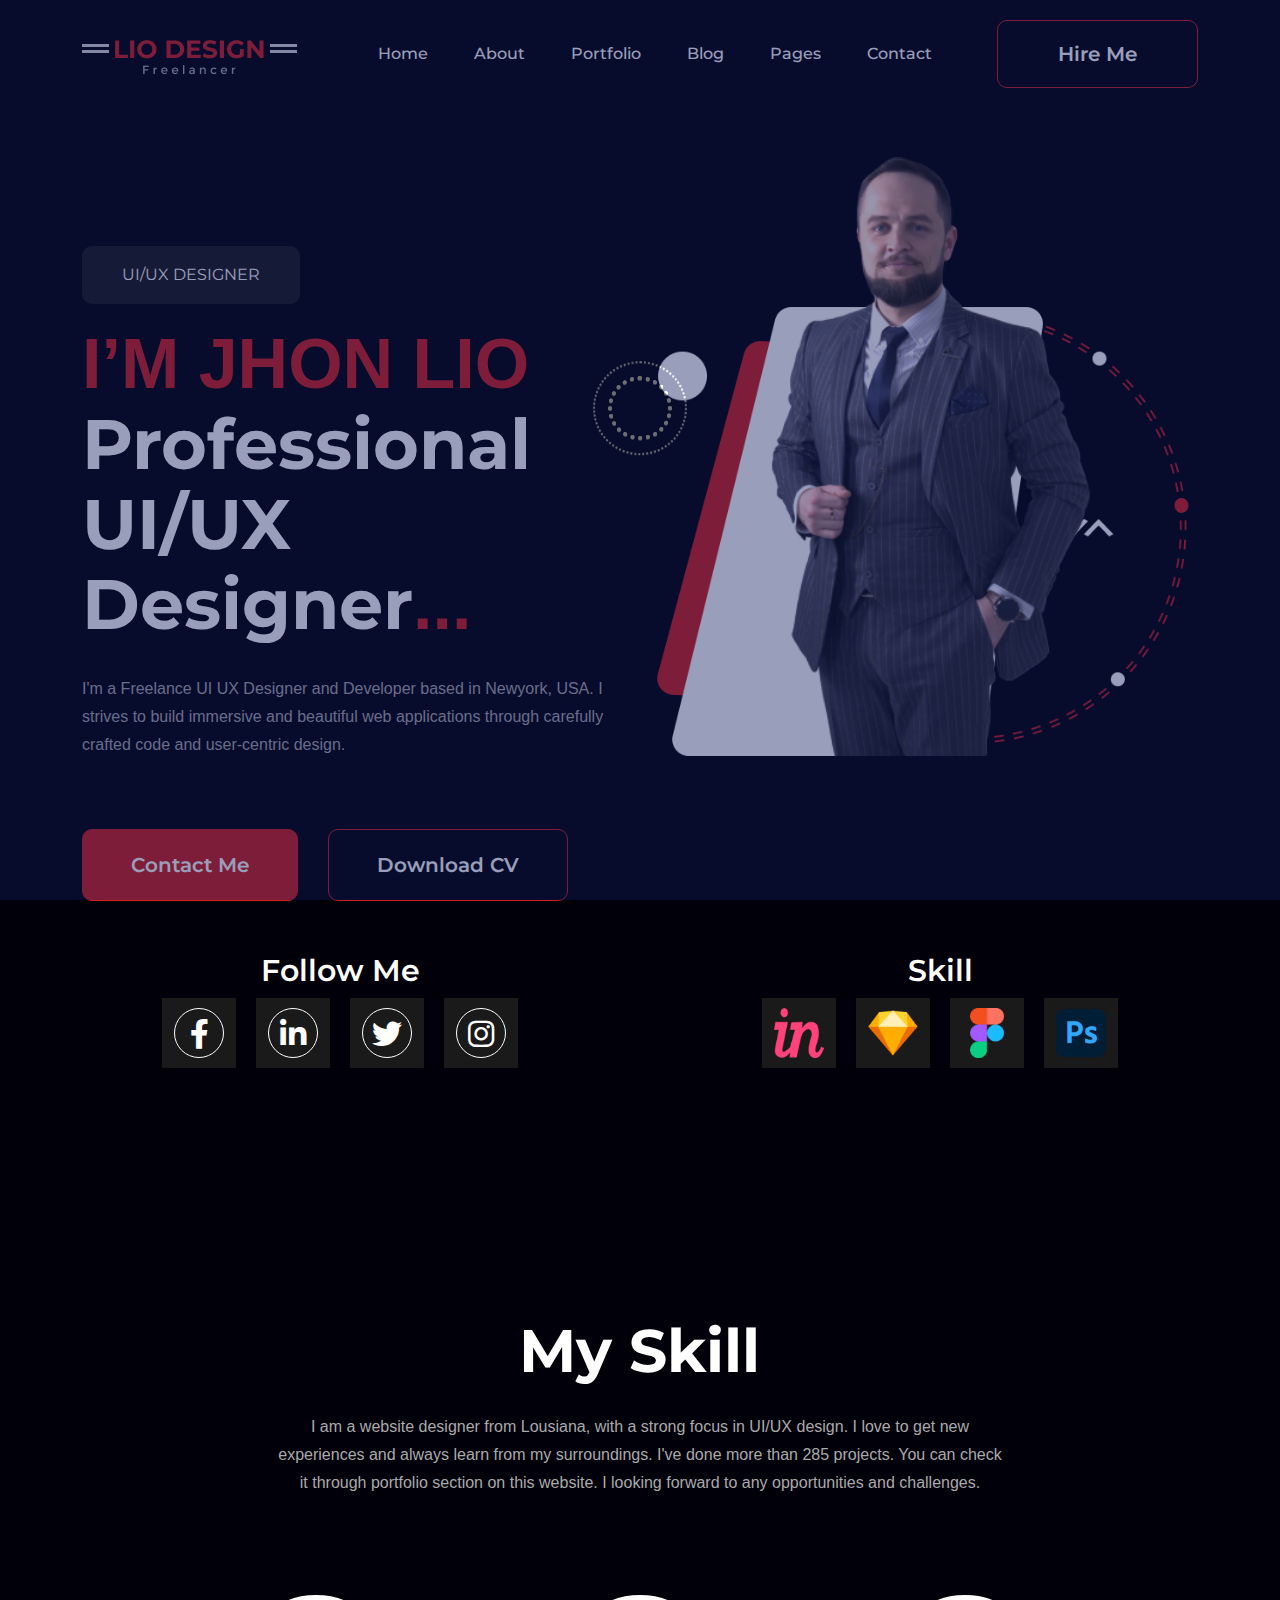
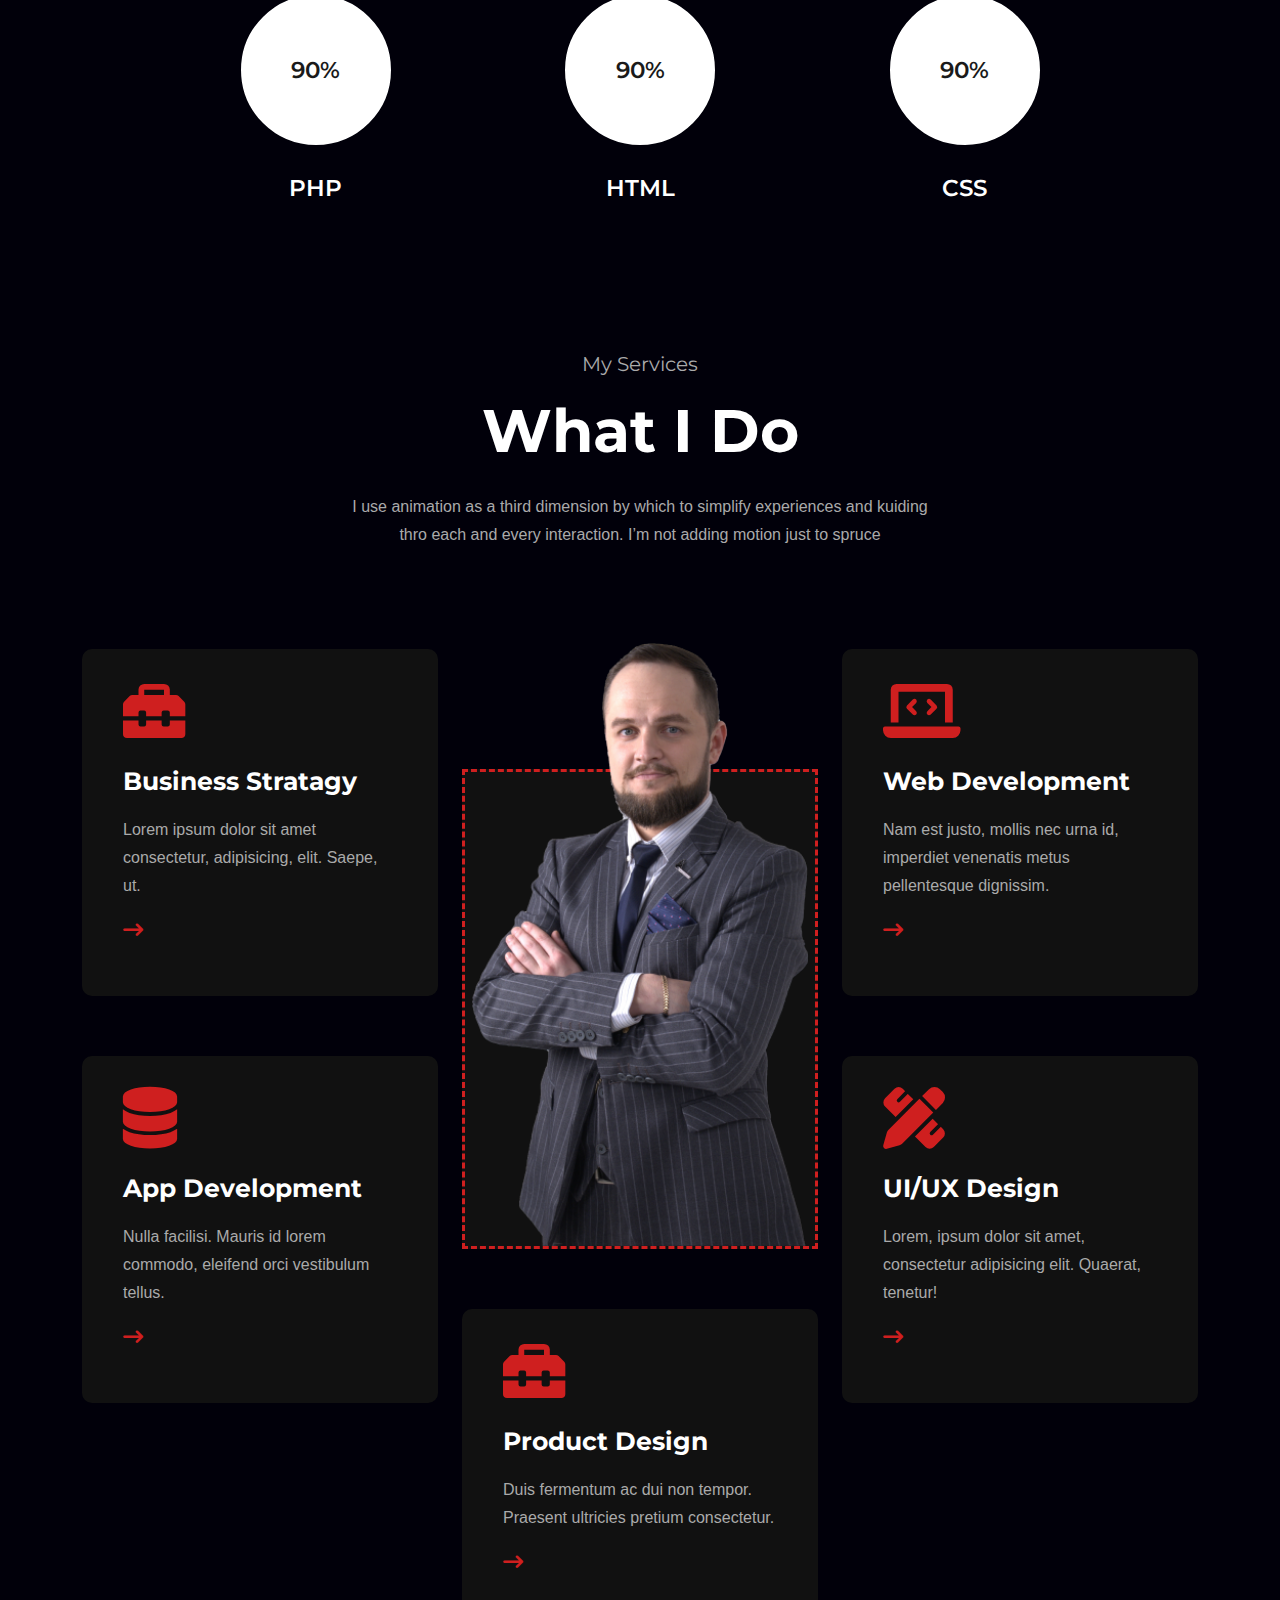
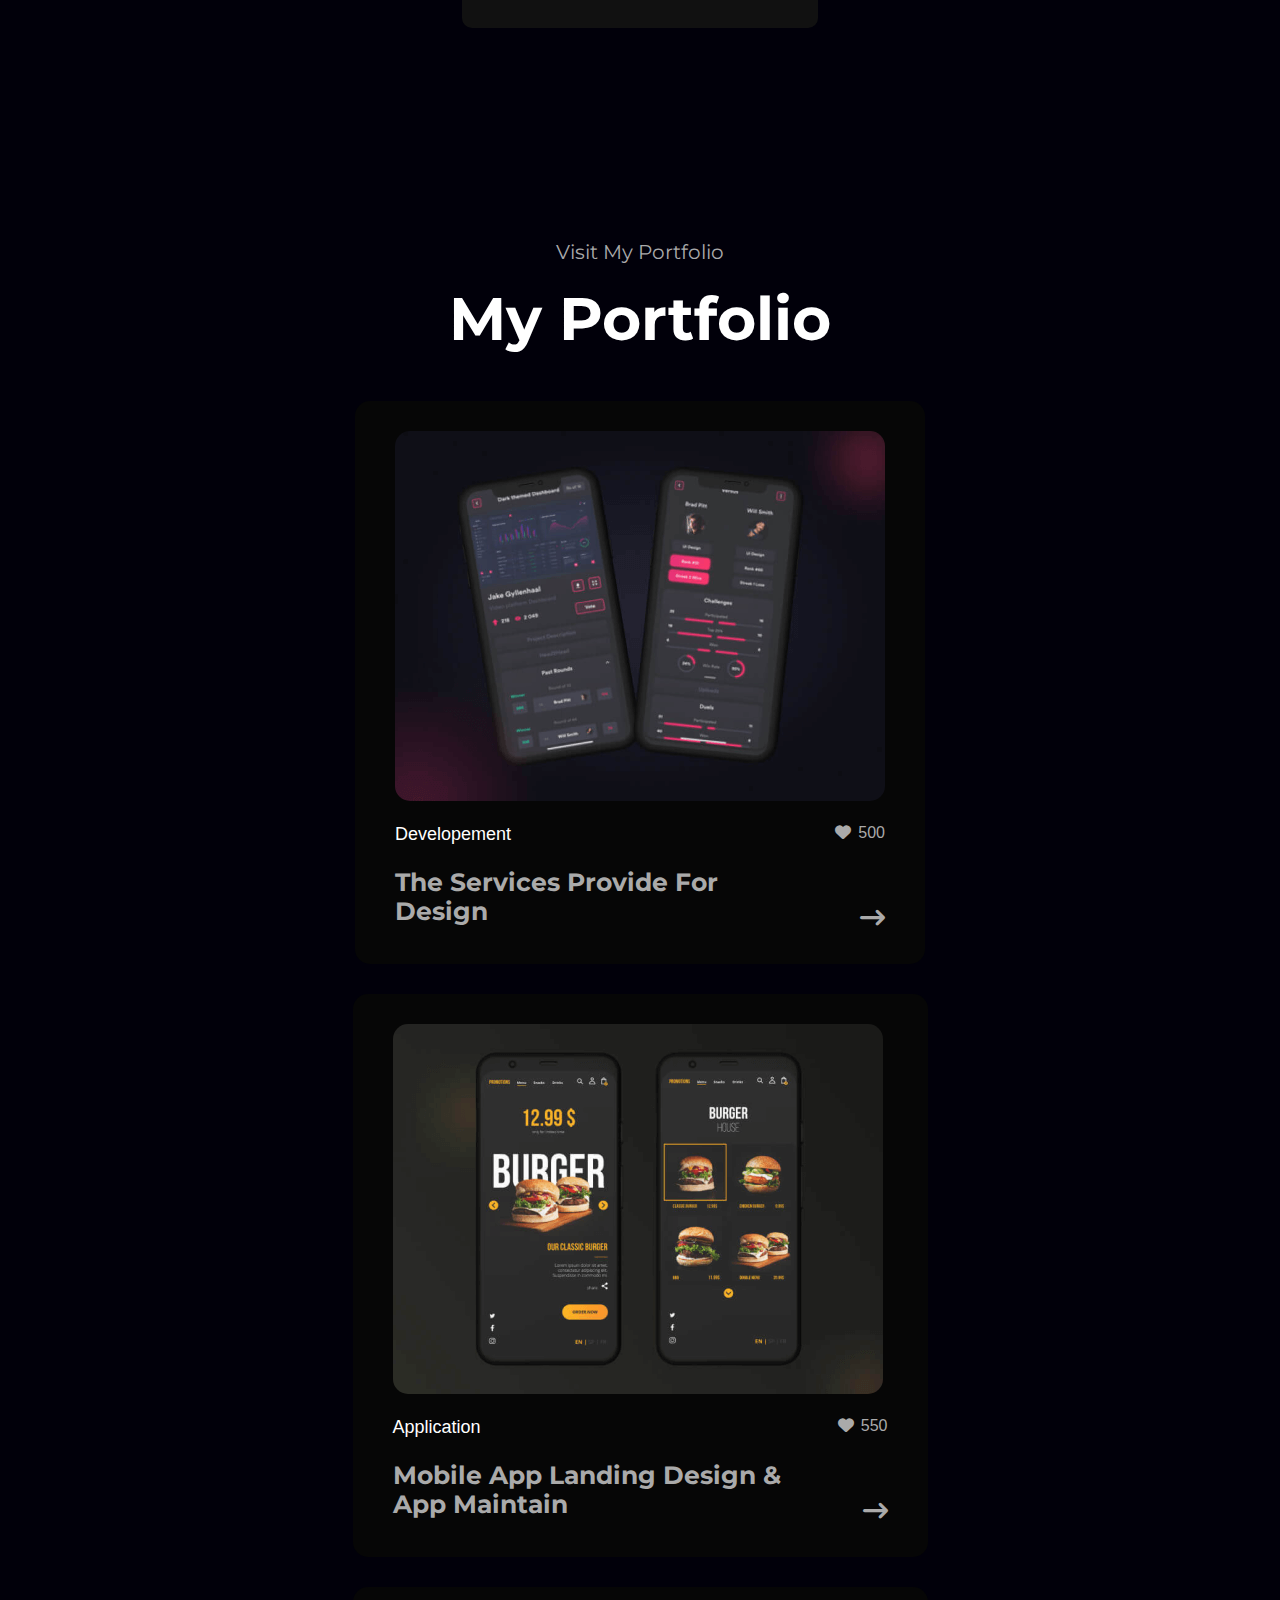
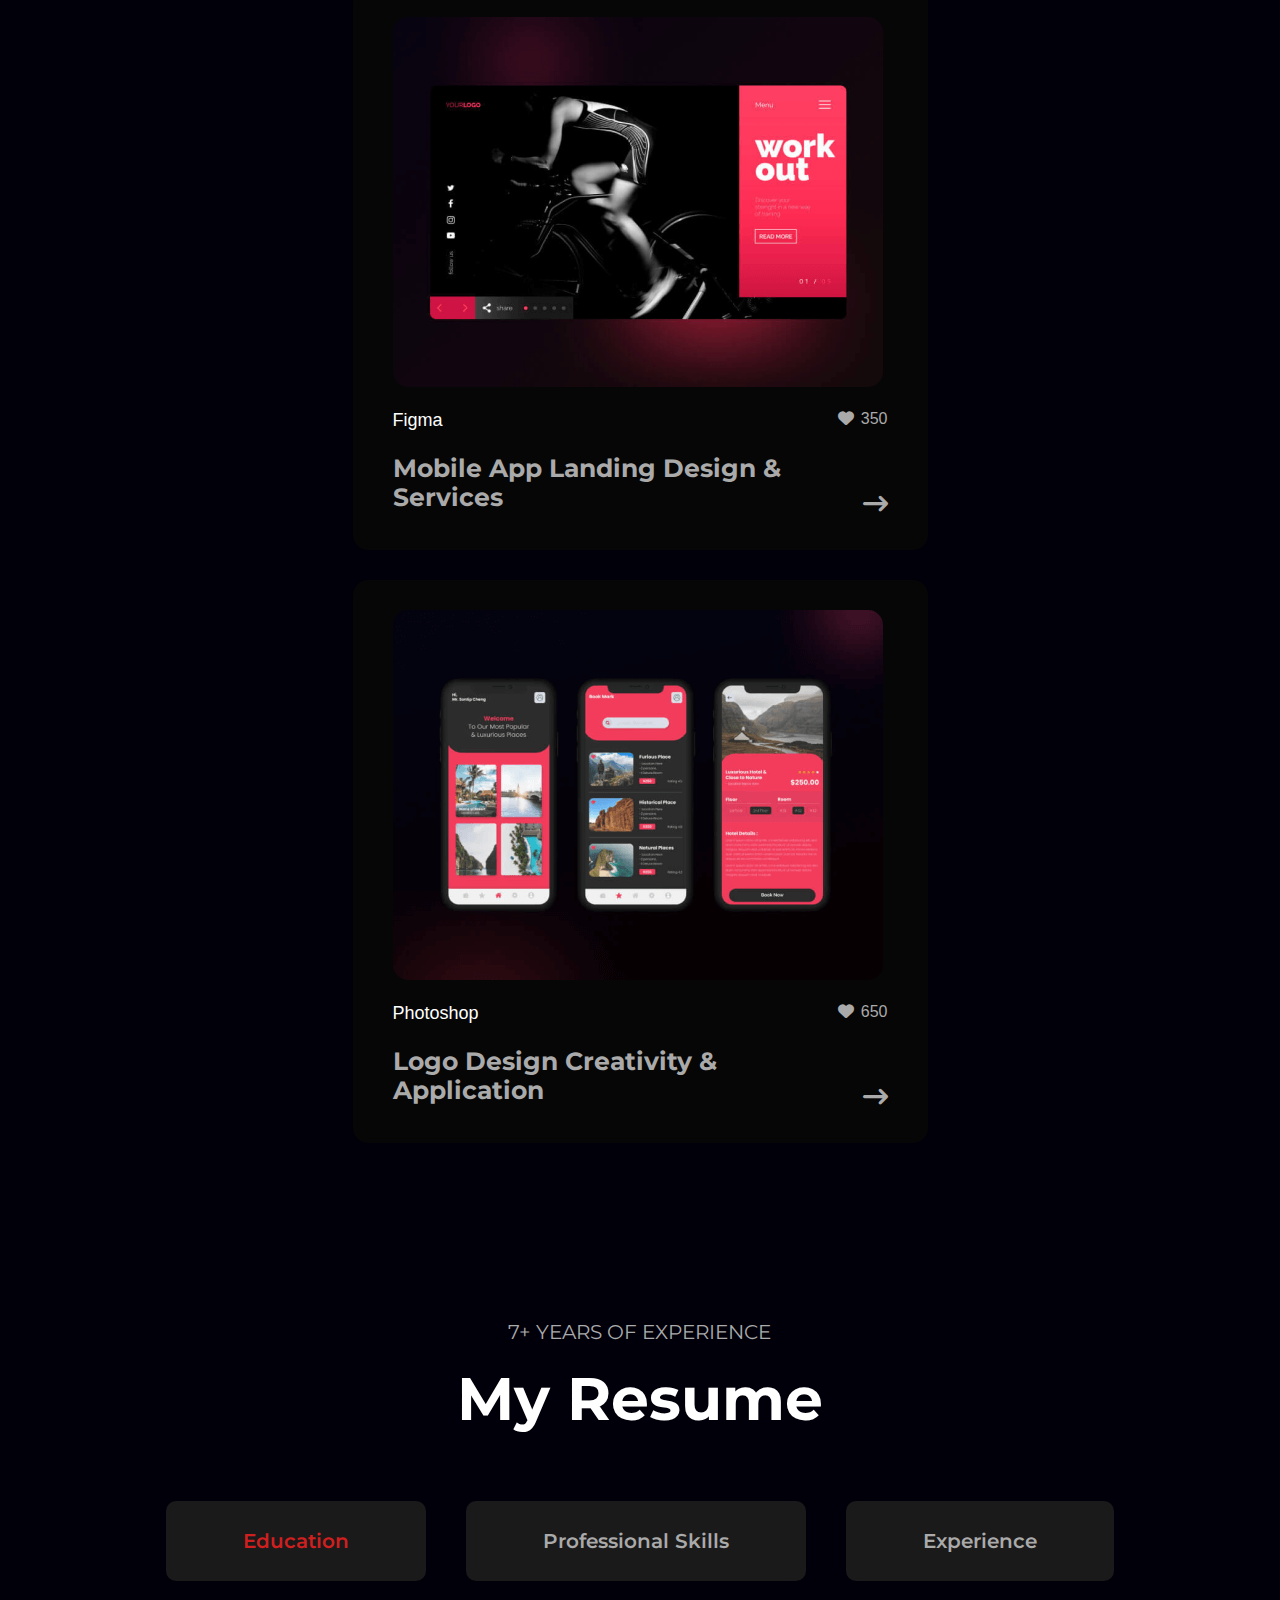
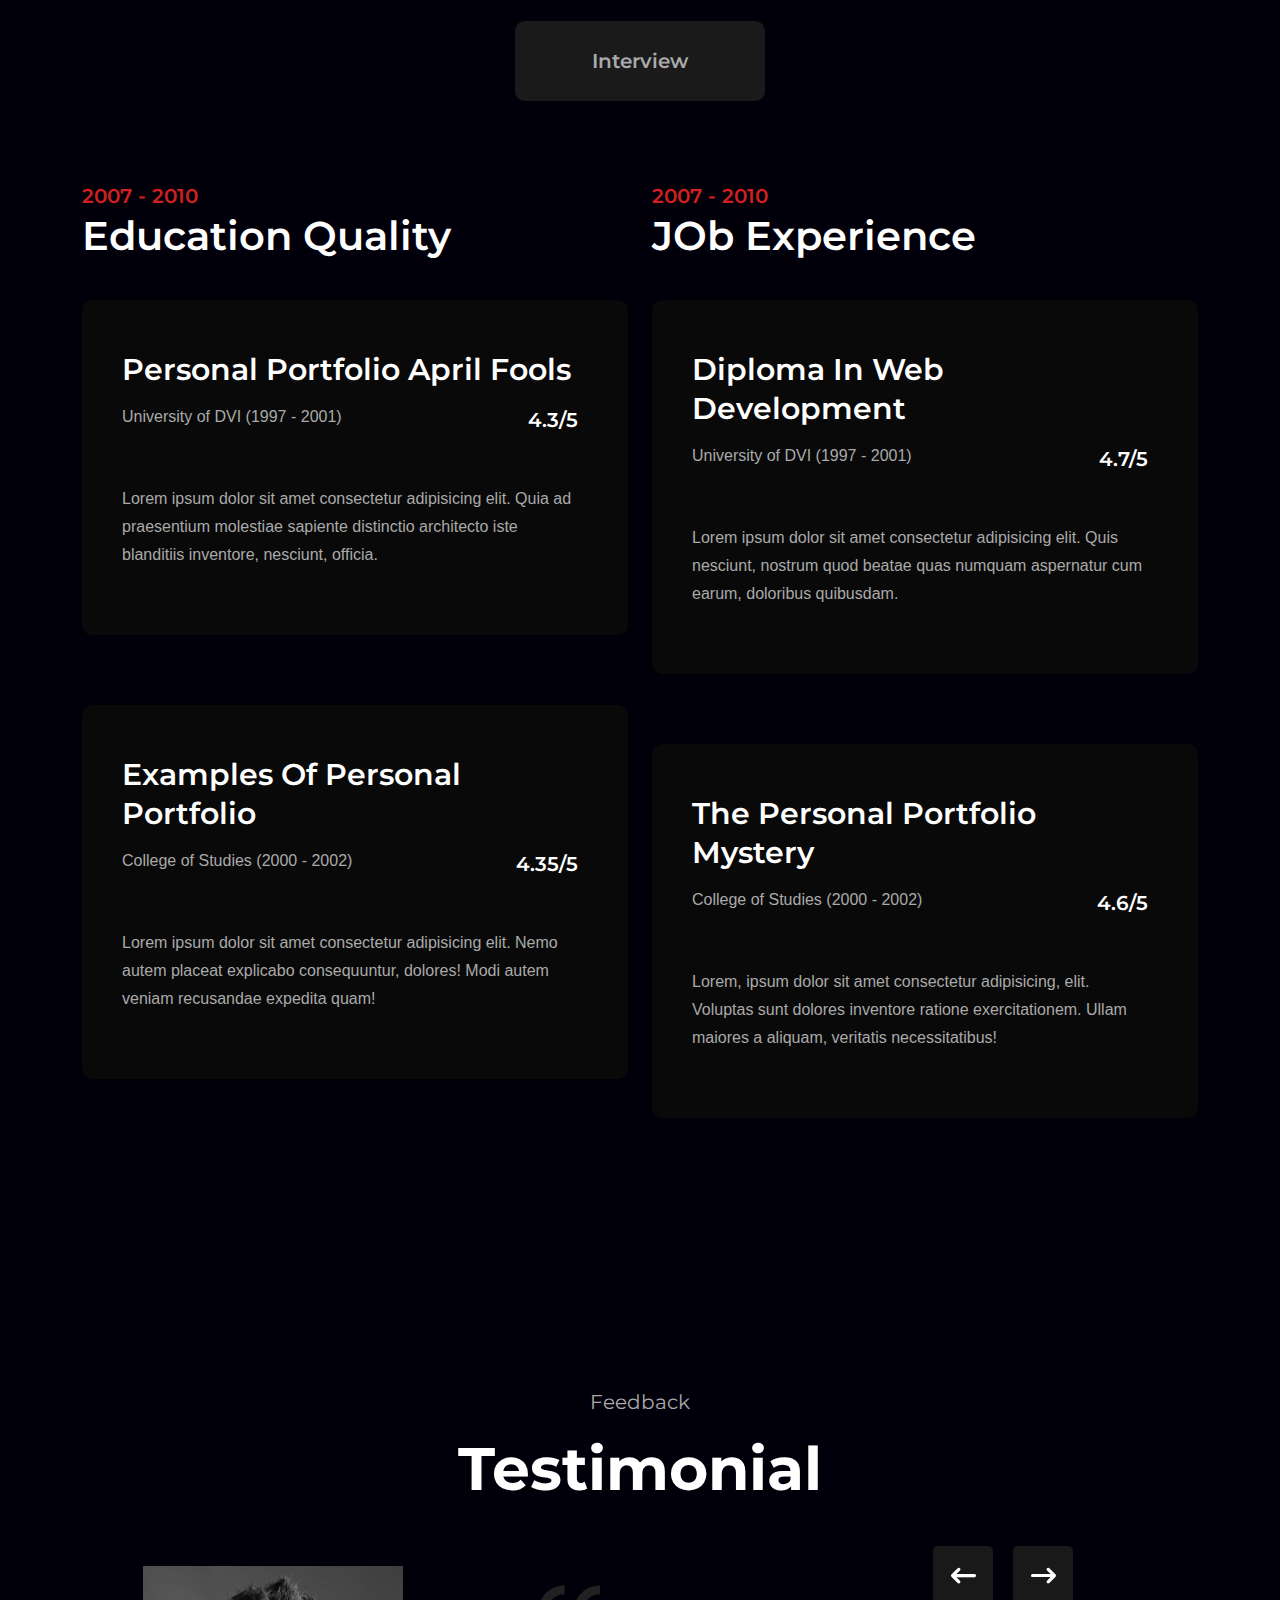
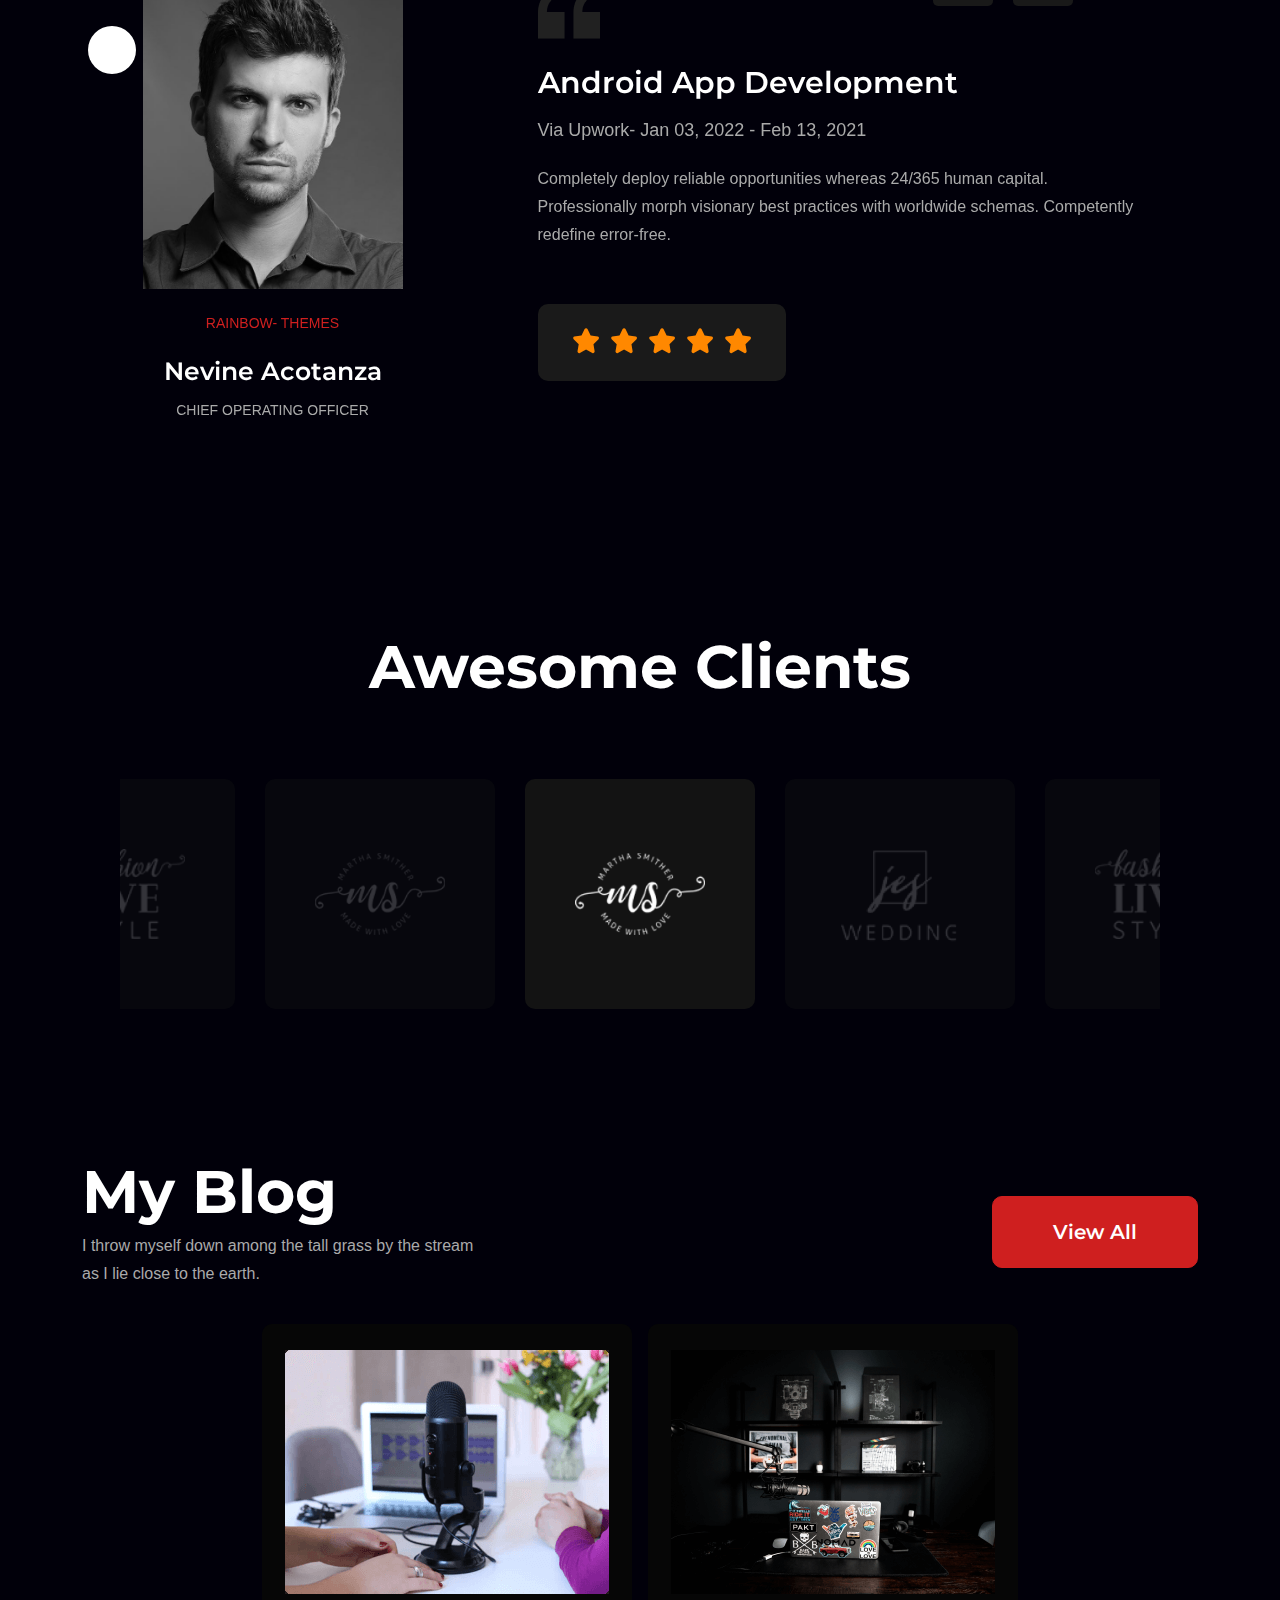
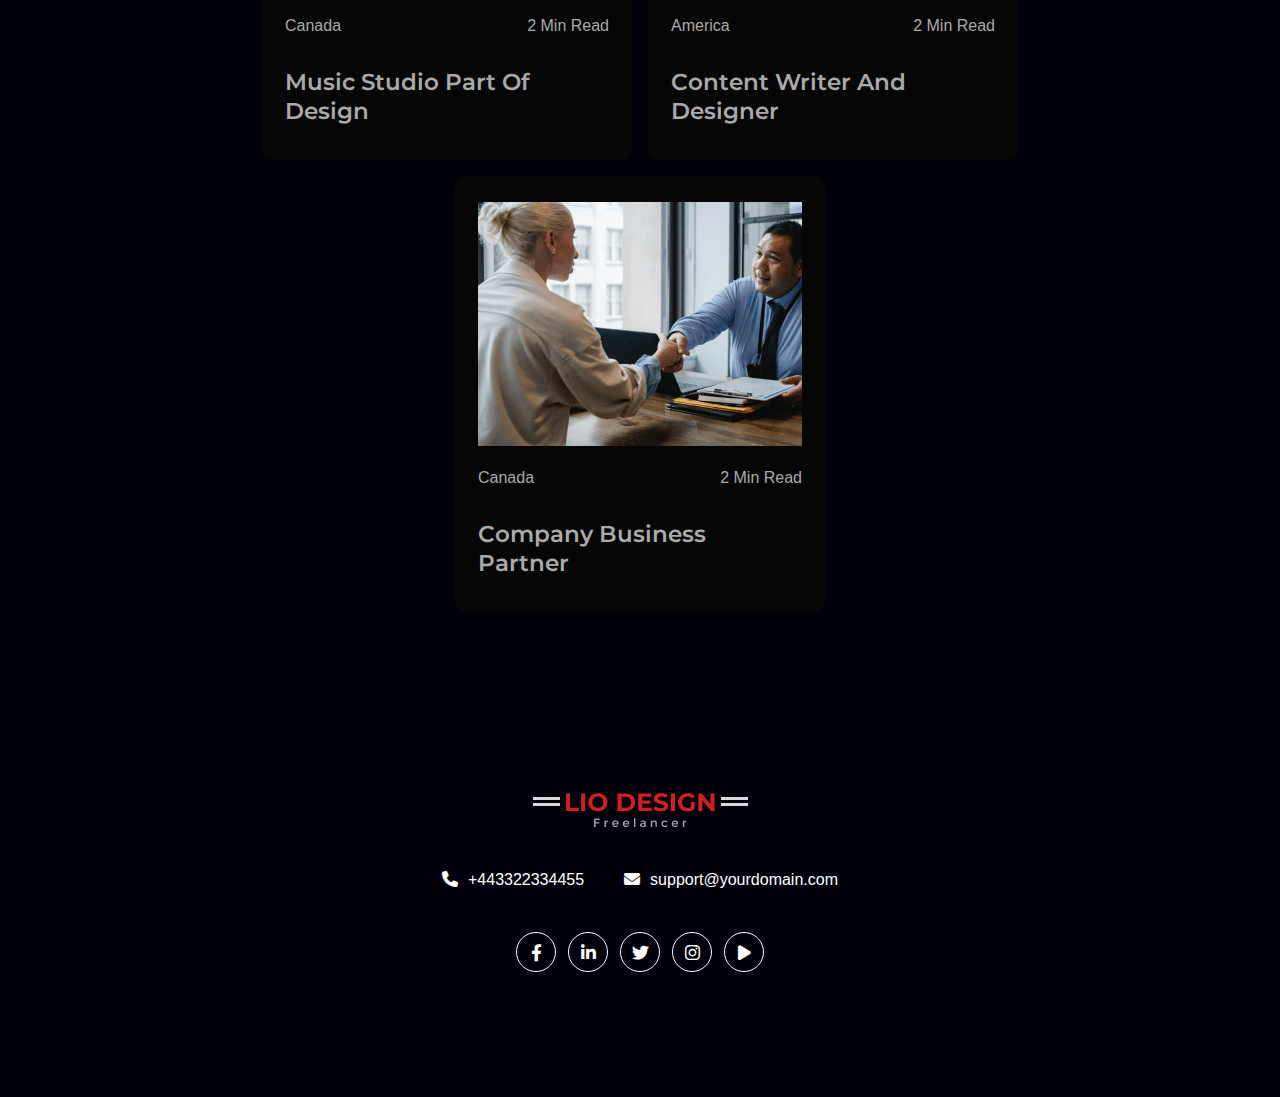
==== index.html @ 2f4b8023 "Initial commit" ====
<!DOCTYPE html>
<html lang="en">
	
<!-- Mirrored from www.ecologytheme.com/theme/liodesign/index.html by HTTrack Website Copier/3.x [XR&CO'2014], Tue, 16 May 2023 11:45:24 GMT -->
<head>
		<meta charset="UTF-8" />
		<meta http-equiv="X-UA-Compatible" content="IE=edge" />
		<meta name="viewport" content="width=device-width, initial-scale=1.0" />
		<title>Lio Design - Personal Portfolio HTML5 Template</title>
		<link rel="icon" href="images/icon.png" />
		<!--===== CSS =====-->
		<!-- Bootstrap Css -->
		<link rel="stylesheet" href="css/bootstrap.min.css" />
		<!-- Owl Carousel Css -->
		<link rel="stylesheet" href="css/owl.carousel.min.css" />
		<link rel="stylesheet" href="css/owl.theme.default.min.css" />
		<!-- Font Awesome Css -->
		<link rel="stylesheet" href="css/all.min.css" />
		
		<!-- Style Css -->
		<link rel="stylesheet" href="css/style.css" />
		<!-- Responsive Css -->
		<link rel="stylesheet" href="css/responsive.css" />
	</head>
	<body class="body-v1">
		<!--===== Preloader Starts =====-->
		<div class="preloader-area">
			<div class="spinner">
				<div class="inner">
					<div class="disc"></div>
					<div class="disc"></div>
					<div class="disc"></div>
				</div>
			</div>
		</div>
		<!--===== Preloader Ends =====-->
		<!--===== Header Starts =====-->
		<header class="header-v1">
			<!-- Main Menu Starts -->
			<div class="main-menu">
				<nav class="navbar navbar-expand-lg bg-light menu-one" id="topMenu">
					<div class="container">
						<a class="navbar-brand" href="index.html">
							<img src="images/logo-v1.png" alt="Logo" />
							<span class="visually-hidden">LioDesign</span>
						</a>
						<button class="navbar-toggler" type="button" data-bs-toggle="offcanvas" data-bs-target="#offcanvasMenu" aria-controls="offcanvasMenu">
							<span>
								<i class="fa-solid fa-bars"></i>
							</span>
						</button>
						<div class="collapse navbar-collapse" id="primaryMenu">
							<ul class="navbar-nav mx-auto">
								<li class="nav-item dropdown">
									<a class="nav-link dropdown-toggle" href="#" role="button" data-bs-toggle="dropdown" aria-expanded="false">
										Home
									</a>
									<ul class="dropdown-menu">
										<li>
											<a class="dropdown-item" href="index.html">Home V1</a>
										</li>
										<li>
											<a class="dropdown-item" href="index-2.html">Home V2</a>
										</li>
									</ul>
								</li>
								<li class="nav-item">
									<a class="nav-link" href="#features">About</a>
								</li>
								<li class="nav-item">
									<a class="nav-link" href="#portfolio">Portfolio</a>
								</li>
								<li class="nav-item">
									<a class="nav-link" href="#blogs">Blog</a>
								</li>

								<li class="nav-item dropdown">
									<a class="nav-link dropdown-toggle" href="#" role="button" data-bs-toggle="dropdown" aria-expanded="false">
										Pages
									</a>
									<ul class="dropdown-menu">
										<li>
											<a class="dropdown-item" href="index.html">Home v1</a>
										</li>
										<li>
											<a class="dropdown-item" href="index-2.html">Home v2</a>
										</li>
										<li>
											<a class="dropdown-item" href="blog.html">Blog</a>
										</li>
										<li>
											<a class="dropdown-item" href="blog-post.html">Blog Post</a>
										</li>
										<li>
											<a class="dropdown-item" href="contact-us.html">Contact Us</a>
										</li>
									</ul>
								</li>
								<li class="nav-item">
									<a class="nav-link" href="#footer-contact">Contact</a>
								</li>
							</ul>
							<a href="#" class="btn btn-outline-primary">Hire Me</a>
						</div>
						<!-- Primary Menu Ends -->
					</div>
				</nav>
			</div>
			<!-- Main Menu Ends -->
			<!-- OffCanvas NavMenu Starts -->
			<div class="offcanvas offcanvas-end" tabindex="-1" id="offcanvasMenu">
				<div class="offcanvas-header">
					<a href="index.html" class="navbar-brand">
						<img src="images/logo-v1.png" alt="" />
					</a>
					<button type="button" class="btn-close ms-auto" data-bs-dismiss="offcanvas" aria-label="Close">
						<i class="fa-solid fa-xmark"></i>
					</button>
				</div>
				<div class="offcanvas-body" id="off-menu">
					<nav class="navbar navbar-dark">
						<ul class="navbar-nav mx-auto">
							<li class="nav-item dropdown">
								<a class="nav-link dropdown-toggle" href="#" role="button" data-bs-toggle="dropdown" aria-expanded="false">
									Home
								</a>
								<ul class="dropdown-menu">
									<li>
										<a class="dropdown-item" href="index.html">Home V1</a>
									</li>
									<li>
										<a class="dropdown-item" href="index-2.html">Home V2</a>
									</li>
								</ul>
							</li>
							<li class="nav-item">
								<a class="nav-link" href="#features">Features</a>
							</li>
							<li class="nav-item">
								<a class="nav-link" href="#portfolio">Portfolio</a>
							</li>
							<li class="nav-item">
								<a class="nav-link" href="#clients">Clients</a>
							</li>
							<li class="nav-item">
								<a class="nav-link" href="#blogs">Blogs</a>
							</li>

							<li class="nav-item dropdown">
								<a class="nav-link dropdown-toggle" href="#" role="button" data-bs-toggle="dropdown" aria-expanded="false">
									Pages
								</a>
								<ul class="dropdown-menu">
									<li>
										<a class="dropdown-item" href="index.html">Home v1</a>
									</li>
									<li>
										<a class="dropdown-item" href="index-2.html">Home v2</a>
									</li>
									<li>
										<a class="dropdown-item" href="blog.html">Blog Page</a>
									</li>
									<li>
										<a class="dropdown-item" href="blog-post.html">Blog Single</a>
									</li>
									<li>
										<a class="dropdown-item" href="contact-us.html">Contact Us</a>
									</li>
								</ul>
							</li>
							<li class="nav-item">
								<a class="nav-link" href="#footer-contact">Contact</a>
							</li>
						</ul>
						<a href="#" class="btn btn-outline-primary mx-auto">Hire Me</a>
					</nav>
				</div>
			</div>
			<!-- OffCanvas NavMenu Ends -->
			<div class="hero-section">
				<div class="container">
					<div class="row">
						<div class="col-lg-6">
							<div class="hero-intro">
								<span class="btn btn-primary subtitle-btn">UI/UX DESIGNER</span>
								<h1 data-aos="fade-right" data-aos-duration="1500">
									<span class="highlight-text">I’M JHON LIO</span>
									Professional UI/UX Designer<span class="highlight-color">...</span>
								</h1>
								<p data-aos="fade-right" data-aos-duration="2000">
									I'm a Freelance UI UX Designer and Developer based in Newyork, USA. I strives to build immersive and beautiful web applications through carefully crafted code and user-centric design.
								</p>
								<div class="multi-btn">
									<a href="#" class="btn btn-primary" data-aos="fade-right" data-aos-duration="2000">Contact Me</a>
									<a href="#" class="btn btn-outline-primary" data-aos="fade-left" data-aos-duration="2000">Download CV</a>
								</div>
							</div>
							<!-- Hero Intro Ends -->
						</div>
						<div class="col-lg-6">
							<div class="hero-img">
								<img src="images/hero-one-img-one.png" alt="" />
								<div class="person-img">
									<img src="images/hero-person-imgones.png" alt="" />
								</div>
								<div class="hero-img-pos-one hero-img-pos">
									<img src="images/dribble.png" alt="" />
									<div class="box-txt">
										<h6>Johon Lio</h6>
										<h6>UI/UX <a href="#" target="_blank">Dribble</a></h6>
									</div>
								</div>
								<div class="hero-img-pos-two hero-img-pos">
									<img src="images/behance.png" alt="" />
									<div class="box-txt">
										<h6>Johon Lio</h6>
										<h6>UI/UX <a href="#" target="_blank">Behance</a></h6>
									</div>
								</div>
								<div class="hero-img-pos-three hero-img-pos">
									<img src="images/icon03.png" alt="" />
									<div class="box-txt">
										<h6>Johon Lio</h6>
										<h6>UI/UX <a href="#" target="_blank">Uplabs</a></h6>
									</div>
								</div>
							</div>
						</div>
					</div>
					<div class="hero-bottom">
						<div class="row">
							<div class="col-md-6">
								<div class="icon-links social-btns">
									<h4>Follow me</h4>
									<ul class="social-links">
										<li>
											<a href="#">
												<i class="fa-brands fa-facebook-f"></i>
											</a>
										</li>
										<li>
											<a href="#">
												<i class="fa-brands fa-linkedin-in"></i>
											</a>
										</li>
										<li>
											<a href="#">
												<i class="fa-brands fa-twitter"></i>
											</a>
										</li>
										<li>
											<a href="#">
												<i class="fa-brands fa-instagram"></i>
											</a>
										</li>
									</ul>
								</div>
							</div>
							<div class="col-md-6">
								<div class="icon-links">
									<h4>skill</h4>
									<ul class="img-links">
										<li>
											<a href="#"><img class="img-fluid" src="images/icon-0001.png" alt="" /></a>
										</li>
										<li>
											<a href="#"><img class="img-fluid" src="images/icon-0002.png" alt="" /></a>
										</li>
										<li>
											<a href="#"><img class="img-fluid" src="images/icon-0003.png" alt="" /></a>
										</li>
										<li>
											<a href="#"><img class="img-fluid" src="images/icon-0004.png" alt="" /></a>
										</li>
									</ul>
								</div>
							</div>
						</div>
					</div>
					<!-- Hero Bottom Ends -->
				</div>
			</div>
			<!-- Hero Section Ends -->
		</header>
		<!--===== Header Ends =====-->
		<!--===== SKills Starts =====-->
		<section class="skills-section skills-section-v2">
			<div class="container">
				<div class="row">
					<div class="col-md-12">
						<div class="section-header">
							<h2>My Skill</h2>
							<p>
								I am a website designer from Lousiana, with a strong focus in UI/UX design. I love to get new experiences and always learn from my surroundings. I've done more than 285 projects. You can check it through
								portfolio section on this website. I looking forward to any opportunities and challenges.
							</p>
						</div>
						<!-- Section Header Ends -->
					</div>
				</div>
				<div class="progress-body d-flex justify-content-evenly gap-3 pt-5">
					<div class="progress-wrapper">
						<div class="progress">
							<span class="progress-left">
								<span class="progress-bar"></span>
							</span>
							<span class="progress-right">
								<span class="progress-bar"></span>
							</span>
							<div class="progress-value">90%</div>
						</div>
						<span>PHP</span>
					</div>
					<div class="progress-wrapper">
						<div class="progress">
							<span class="progress-left">
								<span class="progress-bar"></span>
							</span>
							<span class="progress-right">
								<span class="progress-bar"></span>
							</span>
							<div class="progress-value">90%</div>
						</div>
						<span>HTML</span>
					</div>
					<div class="progress-wrapper">
						<div class="progress">
							<span class="progress-left">
								<span class="progress-bar"></span>
							</span>
							<span class="progress-right">
								<span class="progress-bar"></span>
							</span>
							<div class="progress-value">90%</div>
						</div>
						<span>CSS</span>
					</div>
				</div>
			</div>
		</section>
		<!--===== Skills Ends =====-->
		<!--===== Work Services Starts =====-->
		<section class="work-services" id="features">
			<div class="container">
				<div class="row">
					<div class="col-md-12">
						<div class="section-header">
							<span class="subtitle">My Services</span>
							<h2>what i do</h2>
							<p>
								I use animation as a third dimension by which to simplify experiences and kuiding thro each and every interaction. I’m not adding motion just to spruce
							</p>
						</div>
						<!-- Section Header Ends -->
					</div>
				</div>
				<div class="services-intro">
					<div class="row">
						<div class="col-lg-4">
							<div class="services-box" data-aos="fade-right" data-aos-duration="2000">
								<i class="fa-solid fa-toolbox"></i>
								<h5>Business Stratagy</h5>
								<p>
									Lorem ipsum dolor sit amet consectetur, adipisicing, elit. Saepe, ut.
								</p>
								<a href="#">
									<i class="fa-solid fa-arrow-right-long"></i>
								</a>
							</div>
							<!-- Services Box Ends -->
							<div class="services-box" data-aos="fade-right" data-aos-duration="2000">
								<i class="fa-solid fa-database"></i>
								<h5>App Development</h5>
								<p>
									Nulla facilisi. Mauris id lorem commodo, eleifend orci vestibulum tellus.
								</p>
								<a href="#">
									<i class="fa-solid fa-arrow-right-long"></i>
								</a>
							</div>
							<!-- Services Box Ends -->
						</div>
						<div class="col-lg-4">
							<div class="services-img">
								<img src="images/services-person.png" alt="" />
							</div>
							<div class="services-box" data-aos="fade-up" data-aos-duration="2000">
								<i class="fa-solid fa-toolbox"></i>
								<h5>Product Design</h5>
								<p>
									Duis fermentum ac dui non tempor. Praesent ultricies pretium consectetur.
								</p>
								<a href="#">
									<i class="fa-solid fa-arrow-right-long"></i>
								</a>
							</div>
							<!-- Services Box Ends -->
						</div>
						<div class="col-lg-4">
							<div class="services-box" data-aos="fade-left" data-aos-duration="2000">
								<i class="fa-solid fa-laptop-code"></i>
								<h5>Web Development</h5>
								<p>
									Nam est justo, mollis nec urna id, imperdiet venenatis metus pellentesque dignissim.
								</p>
								<a href="#">
									<i class="fa-solid fa-arrow-right-long"></i>
								</a>
							</div>
							<!-- Services Box Ends -->
							<div class="services-box" data-aos="fade-left" data-aos-duration="2000">
								<i class="fa-solid fa-pen-ruler"></i>
								<h5>UI/UX Design</h5>
								<p>
									Lorem, ipsum dolor sit amet, consectetur adipisicing elit. Quaerat, tenetur!
								</p>
								<a href="#">
									<i class="fa-solid fa-arrow-right-long"></i>
								</a>
							</div>
							<!-- Services Box Ends -->
						</div>
					</div>
				</div>
			</div>
		</section>
		<!--===== Work Services Ends =====-->
		<!--===== Portfolio Starts =====-->
		<section class="portfolio portfolio-one" id="portfolio">
			<div class="container">
				<div class="row">
					<div class="col-md-12">
						<div class="section-header">
							<span class="subtitle">visit My Portfolio</span>
							<h2>My Portfolio</h2>
						</div>
					</div>
				</div>
				<div class="portfolio-wrapper">
					<div class="portfolio-box" data-aos="fade-right" data-aos-duration="1500">
						<img src="images/portfolio-001.png" alt="" />
						<div class="portfolio-review">
							<span class="portfolio-category">Developement</span>
							<span class="portfolio-likes"> <i class="fa-solid fa-heart"></i>500</span>
						</div>
						<div class="portfolio-intro">
							<a href="#">
								<h5>The Services Provide for Design</h5>
							</a>
							<a href="#">
								<i class="fa-solid fa-arrow-right-long"></i>
							</a>
						</div>
					</div>
					<!-- Portfolio Box Ends -->
					<div class="portfolio-box" data-aos="fade-left" data-aos-duration="1500">
						<img src="images/portfolio-002.png" alt="" />
						<div class="portfolio-review">
							<span class="portfolio-category">Application</span>
							<span class="portfolio-likes"> <i class="fa-solid fa-heart"></i>550</span>
						</div>
						<div class="portfolio-intro">
							<a href="#">
								<h5>Mobile app Landing Design & app maintain</h5>
							</a>
							<a href="#">
								<i class="fa-solid fa-arrow-right-long"></i>
							</a>
						</div>
					</div>
					<!-- Portfolio Box Ends -->
					<div class="portfolio-box" data-aos="fade-right" data-aos-duration="2500">
						<img src="images/portfolio-003.png" alt="" />
						<div class="portfolio-review">
							<span class="portfolio-category">Figma</span>
							<span class="portfolio-likes"> <i class="fa-solid fa-heart"></i>350</span>
						</div>
						<div class="portfolio-intro">
							<a href="#">
								<h5>Mobile app landing design & Services</h5>
							</a>
							<a href="#">
								<i class="fa-solid fa-arrow-right-long"></i>
							</a>
						</div>
					</div>
					<!-- Portfolio Box Ends -->
					<div class="portfolio-box" data-aos="fade-left" data-aos-duration="2500">
						<img src="images/portfolio-004.png" alt="" />
						<div class="portfolio-review">
							<span class="portfolio-category">Photoshop</span>
							<span class="portfolio-likes"> <i class="fa-solid fa-heart"></i>650</span>
						</div>
						<div class="portfolio-intro">
							<a href="#">
								<h5>Logo design creativity & Application</h5>
							</a>
							<a href="#">
								<i class="fa-solid fa-arrow-right-long"></i>
							</a>
						</div>
					</div>
					<!-- Portfolio Box Ends -->
				</div>
			</div>
		</section>
		<!--===== Portfolio Ends =====-->
		<!--===== Resume Starts =====-->
		<section class="my-resume">
			<div class="container">
				<div class="row">
					<div class="col-md-12">
						<div class="section-header">
							<span class="subtitle">
								7+ YEARS OF EXPERIENCE
							</span>
							<h2>my resume</h2>
						</div>
					</div>
				</div>
				<div class="row">
					<div class="col-md-12">
						<div class="resume-tabs">
							<ul class="nav nav-pills mb-3" id="resume-pills-tab" role="tablist">
								<li class="nav-item" role="presentation">
									<button
										class="nav-link active"
										id="resume-pills-education-tab"
										data-bs-toggle="pill"
										data-bs-target="#resume-pills-education"
										type="button"
										role="tab"
										aria-controls="resume-pills-education"
										aria-selected="true"
									>
										Education
									</button>
								</li>
								<li class="nav-item" role="presentation">
									<button
										class="nav-link"
										id="resume-pills-professional-tab"
										data-bs-toggle="pill"
										data-bs-target="#resume-pills-professional"
										type="button"
										role="tab"
										aria-controls="resume-pills-professional"
										aria-selected="false"
									>
										Professional Skills
									</button>
								</li>
								<li class="nav-item" role="presentation">
									<button
										class="nav-link"
										id="resume-pills-experience-tab"
										data-bs-toggle="pill"
										data-bs-target="#resume-pills-experience"
										type="button"
										role="tab"
										aria-controls="resume-pills-experience"
										aria-selected="false"
									>
										Experience
									</button>
								</li>
								<li class="nav-item" role="presentation">
									<button
										class="nav-link"
										id="resume-pills-interview-tab"
										data-bs-toggle="pill"
										data-bs-target="#resume-pills-interview"
										type="button"
										role="tab"
										aria-controls="resume-pills-interview"
										aria-selected="false"
									>
										Interview
									</button>
								</li>
							</ul>
							<div class="tab-content" id="resume-pills-tabContent">
								<div class="tab-pane fade show active" id="resume-pills-education" role="tabpanel" aria-labelledby="resume-pills-education-tab">
									<div class="row">
										<div class="col-md-6">
											<div class="content-wrapper" data-aos="zoom-in-left" data-aos-duration="3000">
												<div class="section-content">
													<span class="time-frame">
														2007 - 2010
													</span>
													<h3>Education Quality</h3>
												</div>
												<div class="content-box">
													<h4>Personal Portfolio April Fools</h4>
													<div class="content-review">
														<span class="pl-time">University of DVI (1997 - 2001)</span>
														<span class="ratings">4.3/5</span>
													</div>
													<p>
														Lorem ipsum dolor sit amet consectetur adipisicing elit. Quia ad praesentium molestiae sapiente distinctio architecto iste blanditiis inventore, nesciunt, officia.
													</p>
												</div>
												<div class="content-box">
													<h4>Examples Of Personal Portfolio</h4>
													<div class="content-review">
														<span class="pl-time">College of Studies (2000 - 2002)</span>
														<span class="ratings">4.35/5</span>
													</div>
													<p>
														Lorem ipsum dolor sit amet consectetur adipisicing elit. Nemo autem placeat explicabo consequuntur, dolores! Modi autem veniam recusandae expedita quam!
													</p>
												</div>
												
											</div>
											<!-- Content Wrapper Ends -->
											
										</div>
										<div class="col-md-6">
											<div class="content-wrapper" data-aos="zoom-in-right" data-aos-duration="3000">
												<div class="section-content">
													<span class="time-frame">
														2007 - 2010
													</span>
													<h3>JOb Experience</h3>
												</div>
												<div class="content-box">
													<h4>Diploma in Web Development</h4>
													<div class="content-review">
														<span class="pl-time">University of DVI (1997 - 2001)</span>
														<span class="ratings">4.7/5</span>
													</div>
													<p>
														Lorem ipsum dolor sit amet consectetur adipisicing elit. Quis nesciunt, nostrum quod beatae quas numquam aspernatur cum earum, doloribus quibusdam.
													</p>
												</div>
												<div class="content-box">
													<h4>The Personal Portfolio Mystery</h4>
													<div class="content-review">
														<span class="pl-time">College of Studies (2000 - 2002)</span>
														<span class="ratings">4.6/5</span>
													</div>
													<p>
														Lorem, ipsum dolor sit amet consectetur adipisicing, elit. Voluptas sunt dolores inventore ratione exercitationem. Ullam maiores a aliquam, veritatis necessitatibus!
													</p>
												</div>
											</div>
											<!-- Content Wrapper Ends -->
										</div>
										<div class="img-position-1">
											<img src="images/shape-001.png" alt="">
										</div>
										<div class="img-position-2">
											<img src="images/shape-001.png" alt="">
										</div>
									</div>
								</div>
								<div class="tab-pane fade" id="resume-pills-professional" role="tabpanel" aria-labelledby="resume-pills-professional-tab">
									<div class="row">
										<div class="col-md-6">
											<div class="content-wrapper" data-aos="zoom-in-left" data-aos-duration="3000">
												<div class="section-content">
													<span class="time-frame">
														2007 - 2010
													</span>
													<h3>Education Quality</h3>
												</div>
												<div class="content-box">
													<h4>Personal Portfolio April Fools</h4>
													<div class="content-review">
														<span class="pl-time">University of DVI (1997 - 2001)</span>
														<span class="ratings">4.3/5</span>
													</div>
													<p>
														Lorem ipsum dolor sit amet consectetur adipisicing elit. Quia ad praesentium molestiae sapiente distinctio architecto iste blanditiis inventore, nesciunt, officia.
													</p>
												</div>
												<div class="content-box">
													<h4>Examples Of Personal Portfolio</h4>
													<div class="content-review">
														<span class="pl-time">College of Studies (2000 - 2002)</span>
														<span class="ratings">4.35/5</span>
													</div>
													<p>
														Lorem ipsum dolor sit amet consectetur adipisicing elit. Nemo autem placeat explicabo consequuntur, dolores! Modi autem veniam recusandae expedita quam!
													</p>
												</div>
											</div>
											<!-- Content Wrapper Ends -->
										</div>
										<div class="col-md-6">
											<div class="content-wrapper" data-aos="zoom-in-right" data-aos-duration="3000">
												<div class="section-content">
													<span class="time-frame">
														2007 - 2010
													</span>
													<h3>JOb Experience</h3>
												</div>
												<div class="content-box">
													<h4>Diploma in Web Development</h4>
													<div class="content-review">
														<span class="pl-time">University of DVI (1997 - 2001)</span>
														<span class="ratings">4.7/5</span>
													</div>
													<p>
														Lorem ipsum dolor sit amet consectetur adipisicing elit. Quis nesciunt, nostrum quod beatae quas numquam aspernatur cum earum, doloribus quibusdam.
													</p>
												</div>
												<div class="content-box">
													<h4>The Personal Portfolio Mystery</h4>
													<div class="content-review">
														<span class="pl-time">College of Studies (2000 - 2002)</span>
														<span class="ratings">4.6/5</span>
													</div>
													<p>
														Lorem, ipsum dolor sit amet consectetur adipisicing, elit. Voluptas sunt dolores inventore ratione exercitationem. Ullam maiores a aliquam, veritatis necessitatibus!
													</p>
												</div>
											</div>
											<!-- Content Wrapper Ends -->
										</div>
										<div class="img-position-1">
											<img src="images/shape-001.png" alt="">
										</div>
										<div class="img-position-2">
											<img src="images/shape-001.png" alt="">
										</div>
									</div>
								</div>
								<div class="tab-pane fade" id="resume-pills-experience" role="tabpanel" aria-labelledby="resume-pills-experience-tab">
									<div class="row">
										<div class="col-md-6">
											<div class="content-wrapper" data-aos="zoom-in-left" data-aos-duration="3000">
												<div class="section-content">
													<span class="time-frame">
														2007 - 2010
													</span>
													<h3>Education Quality</h3>
												</div>
												<div class="content-box">
													<h4>Personal Portfolio April Fools</h4>
													<div class="content-review">
														<span class="pl-time">University of DVI (1997 - 2001)</span>
														<span class="ratings">4.3/5</span>
													</div>
													<p>
														Lorem ipsum dolor sit amet consectetur adipisicing elit. Quia ad praesentium molestiae sapiente distinctio architecto iste blanditiis inventore, nesciunt, officia.
													</p>
												</div>
												<div class="content-box">
													<h4>Examples Of Personal Portfolio</h4>
													<div class="content-review">
														<span class="pl-time">College of Studies (2000 - 2002)</span>
														<span class="ratings">4.35/5</span>
													</div>
													<p>
														Lorem ipsum dolor sit amet consectetur adipisicing elit. Nemo autem placeat explicabo consequuntur, dolores! Modi autem veniam recusandae expedita quam!
													</p>
												</div>
											</div>
											<!-- Content Wrapper Ends -->
										</div>
										<div class="col-md-6">
											<div class="content-wrapper" data-aos="zoom-in-right" data-aos-duration="3000">
												<div class="section-content">
													<span class="time-frame">
														2007 - 2010
													</span>
													<h3>JOb Experience</h3>
												</div>
												<div class="content-box">
													<h4>Diploma in Web Development</h4>
													<div class="content-review">
														<span class="pl-time">University of DVI (1997 - 2001)</span>
														<span class="ratings">4.7/5</span>
													</div>
													<p>
														Lorem ipsum dolor sit amet consectetur adipisicing elit. Quis nesciunt, nostrum quod beatae quas numquam aspernatur cum earum, doloribus quibusdam.
													</p>
												</div>
												<div class="content-box">
													<h4>The Personal Portfolio Mystery</h4>
													<div class="content-review">
														<span class="pl-time">College of Studies (2000 - 2002)</span>
														<span class="ratings">4.6/5</span>
													</div>
													<p>
														Lorem, ipsum dolor sit amet consectetur adipisicing, elit. Voluptas sunt dolores inventore ratione exercitationem. Ullam maiores a aliquam, veritatis necessitatibus!
													</p>
												</div>
											</div>
											<!-- Content Wrapper Ends -->
										</div>
										<div class="img-position-1">
											<img src="images/shape-001.png" alt="">
										</div>
										<div class="img-position-2">
											<img src="images/shape-001.png" alt="">
										</div>
									</div>
								</div>
								<div class="tab-pane fade" id="resume-pills-interview" role="tabpanel" aria-labelledby="resume-pills-interview-tab">
									<div class="row">
										<div class="col-md-6">
											<div class="content-wrapper" data-aos="zoom-in-left" data-aos-duration="3000">
												<div class="section-content">
													<span class="time-frame">
														2007 - 2010
													</span>
													<h3>Education Quality</h3>
												</div>
												<div class="content-box">
													<h4>Personal Portfolio Demonstration</h4>
													<div class="content-review">
														<span class="pl-time">University of DVI (1997 - 2001)</span>
														<span class="ratings">4.3/5</span>
													</div>
													<p>
														Lorem ipsum dolor sit amet consectetur adipisicing elit. Quia ad praesentium molestiae sapiente distinctio architecto iste blanditiis inventore, nesciunt, officia.
													</p>
												</div>
												<div class="content-box">
													<h4>Examples Of Personal Portfolio</h4>
													<div class="content-review">
														<span class="pl-time">College of Studies (2000 - 2002)</span>
														<span class="ratings">4.35/5</span>
													</div>
													<p>
														Lorem ipsum dolor sit amet consectetur adipisicing elit. Nemo autem placeat explicabo consequuntur, dolores! Modi autem veniam recusandae expedita quam!
													</p>
												</div>
											</div>
											<!-- Content Wrapper Ends -->
										</div>
										<div class="col-md-6">
											<div class="content-wrapper" data-aos="zoom-in-right" data-aos-duration="3000">
												<div class="section-content">
													<span class="time-frame">
														2007 - 2010
													</span>
													<h3>JOb Experience</h3>
												</div>
												<div class="content-box">
													<h4>Diploma in Web Development</h4>
													<div class="content-review">
														<span class="pl-time">University of DVI (1997 - 2001)</span>
														<span class="ratings">4.7/5</span>
													</div>
													<p>
														Lorem ipsum dolor sit amet consectetur adipisicing elit. Quis nesciunt, nostrum quod beatae quas numquam aspernatur cum earum, doloribus quibusdam.
													</p>
												</div>
												<div class="content-box">
													<h4>The Personal Portfolio Mystery</h4>
													<div class="content-review">
														<span class="pl-time">College of Studies (2000 - 2002)</span>
														<span class="ratings">4.6/5</span>
													</div>
													<p>
														Lorem, ipsum dolor sit amet consectetur adipisicing, elit. Voluptas sunt dolores inventore ratione exercitationem. Ullam maiores a aliquam, veritatis necessitatibus!
													</p>
												</div>
											</div>
											<!-- Content Wrapper Ends -->
										</div>
										<div class="img-position-1">
											<img src="images/shape-001.png" alt="">
										</div>
										<div class="img-position-2">
											<img src="images/shape-001.png" alt="">
										</div>
									</div>
								</div>
							</div>
						</div>
					</div>
				</div>
			</div>
		</section>
		<!--===== Resume Ends =====-->
		<!--===== Testimonial Starts =====-->
		<section class="testimonial testimonial-v1">
			<div class="container">
				<div class="row">
					<div class="col-md-12">
						<div class="section-header">
							<span class="subtitle">
								Feedback
							</span>
							<h2>Testimonial</h2>
						</div>
						<!-- Section Header Ends -->
					</div>
				</div>
				<div class="testimonial-carousel owl-carousel owl-theme">
					<div class="items" data-aos="zoom-in-down" data-aos-duration="3000">
						<div class="testimonial-wrapper">
							<div class="testimonial-info">
								<div class="img-bg-overlay">
									<img src="images/client01.jpg" alt="" />
								</div>
								<div class="info-text">
									<a href="#">
										<span class="company-name">RAINBOW- THEMES</span>
									</a>
									<h5>Nevine Acotanza</h5>
									<span class="company-position">Chief Operating Officer</span>
								</div>
							</div>
							<!-- Testimonial Info Ends -->
							<div class="testimonal-intro">
								<img src="images/quotation-img.png" alt="" />
								<h4 class="project-category">Android App Development</h4>
								<span class="platform">Via Upwork- Jan 03, 2022 - Feb 13, 2021</span>
								<p>
									Completely deploy reliable opportunities whereas 24/365 human capital. Professionally morph visionary best practices with worldwide schemas. Competently redefine error-free.
								</p>
								<ul class="review-stars">
									<li>
										<i class="fa-solid fa-star star-overlay"></i>
									</li>
									<li>
										<i class="fa-solid fa-star star-overlay"></i>
									</li>
									<li>
										<i class="fa-solid fa-star star-overlay"></i>
									</li>
									<li>
										<i class="fa-solid fa-star star-overlay"></i>
									</li>
									<li>
										<i class="fa-solid fa-star star-overlay"></i>
									</li>
								</ul>
							</div>
							<!-- Testimonial Intro Ends -->
						</div>
						<!-- Testimonial Wrapper Ends -->
					</div>
					<!-- Items Ends -->
					<div class="items">
						<div class="testimonial-wrapper">
							<div class="testimonial-info">
								<div class="img-bg-overlay">
									<img src="images/client02.jpg" alt="" />
								</div>
								<div class="info-text">
									<a href="#">
										<span class="company-name">RAINBOW- THEMES</span>
									</a>
									<h5>Nevine Acotanza</h5>
									<span class="company-position">Chief Operating Officer</span>
								</div>
							</div>
							<!-- Testimonial Info Ends -->
							<div class="testimonal-intro">
								<img src="images/quotation-img.png" alt="" />
								<h4 class="project-category">Web Forum Development</h4>
								<span class="platform">Via Upwork- Mar 05, 2022 - May 20, 2021</span>
								<p>
									Completely deploy reliable opportunities whereas 24/365 human capital. Professionally morph visionary best practices with worldwide schemas. Competently redefine error-free.
								</p>
								<ul class="review-stars">
									<li>
										<i class="fa-solid fa-star star-overlay"></i>
									</li>
									<li>
										<i class="fa-solid fa-star star-overlay"></i>
									</li>
									<li>
										<i class="fa-solid fa-star star-overlay"></i>
									</li>
									<li>
										<i class="fa-solid fa-star star-overlay"></i>
									</li>
									<li>
										<i class="fa-solid fa-star star-overlay"></i>
									</li>
								</ul>
							</div>
							<!-- Testimonial Intro Ends -->
						</div>
						<!-- Testimonial Wrapper Ends -->
					</div>
					<!-- Items Ends -->
					<div class="items">
						<div class="testimonial-wrapper">
							<div class="testimonial-info">
								<div class="img-bg-overlay">
									<img src="images/testimonial-person-img-01.png" alt="" />
								</div>
								<div class="info-text">
									<a href="#">
										<span class="company-name">RAINBOW- THEMES</span>
									</a>
									<h5>Nevine Acotanza</h5>
									<span class="company-position">Chief Operating Officer</span>
								</div>
							</div>
							<!-- Testimonial Info Ends -->
							<div class="testimonal-intro">
								<img src="images/quotation-img.png" alt="" />
								<h4 class="project-category">Android App Development</h4>
								<span class="platform">Via Upwork- Mar 5, 2012 - AUG 20,2021</span>
								<p>
									Completely deploy reliable opportunities whereas 24/365 human capital. Professionally morph visionary best practices with worldwide schemas. Competently redefine error-free.
								</p>
								<ul class="review-stars">
									<li>
										<i class="fa-solid fa-star star-overlay"></i>
									</li>
									<li>
										<i class="fa-solid fa-star star-overlay"></i>
									</li>
									<li>
										<i class="fa-solid fa-star star-overlay"></i>
									</li>
									<li>
										<i class="fa-solid fa-star star-overlay"></i>
									</li>
									<li>
										<i class="fa-solid fa-star star-overlay"></i>
									</li>
								</ul>
							</div>
							<!-- Testimonial Intro Ends -->
						</div>
						<!-- Testimonial Wrapper Ends -->
					</div>
					<!-- Items Ends -->
				</div>
			</div>
		</section>
		<!--===== Testimonial Ends =====-->
		<!--===== Client Starts =====-->
		<section class="clients" id="clients">
			<div class="container">
				<div class="row">
					<div class="col-md-12">
						<div class="section-header">
							<h2>Awesome Clients</h2>
						</div>
					</div>
					<div class="client-carousel-wrapper">
						<div class="client-carousel owl-carousel owl-theme">
							<div class="item">
								<img src="images/clients-001.png" alt="" />
							</div>
							<div class="item">
								<img src="images/clients-002.png" alt="" />
							</div>
							<div class="item">
								<img src="images/clients-003.png" alt="" />
							</div>
							<div class="item">
								<img src="images/clients-004.png" alt="" />
							</div>
						</div>
					</div>
				</div>
			</div>
		</section>
		<!--===== Client Ends =====-->
		<!--===== Blog Starts =====-->
		<section class="blog-section blog-section-v1" id="blogs">
			<div class="container">
				<div class="blog-header">
					<div class="blog-heading">
						<h2>my blog</h2>
						<p>
							I throw myself down among the tall grass by the stream as I lie close to the earth.
						</p>
					</div>
					<a href="#" class="btn btn-primary">View All</a>
				</div>
				<div class="blog-wrapper">
					<div class="blog-box" data-aos="fade-right" data-aos-duration="2000">
						<img src="images/blog-one-img-01.png" alt="" />
						<div class="blog-review">
							<span class="blog-category">Canada</span>
							<span class="reading-time">2 min read</span>
						</div>
						<div class="blog-intro">
							<a href="#">
								<h5>Music Studio part of design</h5>
							</a>
							<a href="#">
								<i class="fa-solid fa-arrow-right-long"></i>
							</a>
						</div>
					</div>
					<!-- Blog Box Ends -->
					<div class="blog-box" data-aos="zoom-in" data-aos-duration="3000">
						<img src="images/blog-one-img-02.png" alt="" />
						<div class="blog-review">
							<span class="blog-category">America</span>
							<span class="reading-time">2 min read</span>
						</div>
						<div class="blog-intro">
							<a href="#">
								<h5>Content Writer And Designer</h5>
							</a>
							<a href="#">
								<i class="fa-solid fa-arrow-right-long"></i>
							</a>
						</div>
					</div>
					<!-- Blog Box Ends -->
					<div class="blog-box" data-aos="fade-left" data-aos-duration="2000">
						<img src="images/blog-one-img-03.png" alt="" />
						<div class="blog-review">
							<span class="blog-category">Canada</span>
							<span class="reading-time">2 min read</span>
						</div>
						<div class="blog-intro">
							<a href="#">
								<h5>Company Business Partner</h5>
							</a>
							<a href="#">
								<i class="fa-solid fa-arrow-right-long"></i>
							</a>
						</div>
					</div>
					<!-- Blog Box Ends -->
				</div>
			</div>
		</section>
		<!--===== Blog Ends =====-->
		<!--===== Footer Starts =====-->
		<footer class="footer-v1" id="footer-contact">
			<div class="container">
				<div class="footer-body" data-aos="fade-up" data-aos-duration="2000">
					<a href="#" class="navbar-brand">
						<img src="images/logo-v1.png" alt="" />
					</a>
					<ul class="list-links">
						<li>
							<a href="tel:+443322334455"> <i class="fa-solid fa-phone"></i>+443322334455</a>
						</li>
						<li>
							<a href="#"> <i class="fa-solid fa-envelope"></i>support@yourdomain.com</a>
						</li>
					</ul>
					<ul class="social-links">
						<li>
							<a href="#">
								<i class="fa-brands fa-facebook-f"></i>
							</a>
						</li>
						<li>
							<a href="#">
								<i class="fa-brands fa-linkedin-in"></i>
							</a>
						</li>
						<li>
							<a href="#">
								<i class="fa-brands fa-twitter"></i>
							</a>
						</li>
						<li>
							<a href="#">
								<i class="fa-brands fa-instagram"></i>
							</a>
						</li>
						<li>
							<a href="#">
								<i class="fa-solid fa-play"></i>
							</a>
						</li>
					</ul>
				</div>
			</div>
		</footer>
		<!--===== Footer Ends =====-->

		<!--===== JavaScript =====-->
		<!-- JQuery -->
		<script src="js/jquery-3.6.0.min.js"></script>
		<!-- Bootstrap Js -->
		<script src="js/bootstrap.bundle.min.js"></script>
		<!-- Counter Up Js -->
		<script src="js/jquery.waypoints.min.js"></script>
		<script src="js/jquery.counterup.min.js"></script>
		<!-- Slick Js -->
		<script src="js/owl.carousel.min.js"></script>
		<!-- Progress Bar Js -->
		<script src="js/progressbar.min.js"></script>
		<!-- Sticky Js -->
		<script src="js/jquery.sticky.js"></script>
		<!-- Custom Js -->
		<script src="js/custom.js"></script>
	</body>

<!-- Mirrored from www.ecologytheme.com/theme/liodesign/index.html by HTTrack Website Copier/3.x [XR&CO'2014], Tue, 16 May 2023 11:45:45 GMT -->
</html>
---- css/style.css ----
/*===== Google Fonts =====*/
@import url("https://fonts.googleapis.com/css2?family=Montserrat:wght@400;500;600;700&amp;display=swap");

/*-------------------------------------------------------
[Master Stylesheet]
	Template Name: 	Lio Design - Personal Portfolio HTML5 Template
	Description: 	  A responsive HTML5 Freelancer Portfolio Template
	Version:		    1.0
	Author: 		    EcologyTheme

-------------------------------------------------------*/
/*------------------------------------------------------
[Table of contents]

	1. General Style
	2. Common Style
	3. Header /       .header
	4. Navigation /   .navbar
	5. Skill /        .skills-section
	6. WorkService /  .work-services
	7. Resume /       .my-resume
	8. Portfolio /    .portfolio-one
	9. Counter /      .counter-section
	10. Services /    .services
	11. Testimonial / .testimonial
	12. Clients /     .clients
	13. Blog /        .blog-seccion
	14. Contact /     .contact-us
  15. Footer  /     .footer

	End of Main Home Page Design
		>> Other pages Design

------------------------------------------------------*/
/* ---------------------------------------------------- */


/***************** * GENERAL STYLE * *****************/

/*========================*/
:root {
  --primary-font: "Montserrat", sans-serif;
  --secondary-font: Helvetica, sans-serif;
}

body {
  overflow-x: hidden;
}

body,
p,
span {
  font-family: var(--secondary-font);
}

h1,
h2,
h3,
h4,
h5,
h6 {
  font-family: var(--primary-font);
  text-transform: capitalize;
  color: #ffffff;
}

h1 {
  font-size: 70px;
  font-weight: 700;
  line-height: 80px;
}

h2 {
  font-size: 60px;
  font-weight: 700;
  line-height: 65px;
}

h3 {
  font-size: 40px;
  font-weight: 600;
  line-height: 49px;
}

h4 {
  font-size: 30px;
  font-weight: 600;
  line-height: 39px;
}

h5 {
  font-size: 25px;
  font-weight: 600;
  line-height: 29px;
}

h6 {
  font-size: 18px;
  font-weight: 600;
  line-height: 25px;
}

p {
  font-size: 16px;
  font-weight: 400;
  line-height: 28px;
  color: #aaaaaa;
}

a {
  text-decoration: none;
  transition: all 0.25s ease-in-out;
}

a:hover {
  transition: all 0.25s ease-in-out;
}

ul {
  list-style-type: none;
  margin: 0;
  padding: 0;
}

input:focus {
  outline: 0;
}

/**************** * COMMON STYLE * ****************/

.body-v1 {
  background-color: #01000a;
}

.body-v2 {
  background-color: #01000a;
}

.body-v3 {
  background-color: #070610;
}

.btn {
  transition: all 0.5s ease-in-out !important;
}

.btn:focus {
  border: 0;
  outline: 0;
  box-shadow: none;
}

/* Preloader */
.preloader-area {
  position: fixed;
  z-index: 999999;
  background-color: #111d5e;
  width: 100%;
  height: 100%;
  text-align: center;
  left: 0;
  right: 0;
  top: 0;
}

.preloader-area .spinner {
  width: 4em;
  height: 4em;
  transform: perspective(20em) rotateX(-24deg) rotateY(20deg) rotateZ(30deg);
  transform-style: preserve-3d;
  position: absolute;
  left: 0;
  right: 0;
  top: 45%;
  transform: translateY(-45%);
  margin-left: auto;
  margin-right: auto;
}

.preloader-area .spinner .disc {
  position: absolute;
  width: 100%;
  height: 100%;
  border-radius: 100%;
  border: 0.3em dotted #fff;
}

.preloader-area .spinner .disc:nth-child(1) {
  animation: rotate 12s linear infinite;
}

.preloader-area .spinner .disc:nth-child(2) {
  animation: rotateDisc2 12s linear infinite;
}

.preloader-area .spinner .disc:nth-child(3) {
  animation: rotateDisc3 12s linear infinite;
}

.preloader-area .spinner .inner {
  width: 100%;
  height: 100%;
  transform-style: preserve-3d;
  animation: sphereSpin 6s linear infinite;
}

.preloader-area .spinner::before {
  content: "";
  position: absolute;
  left: 0;
  top: 0;
  border-radius: 50%;
  right: 0;
  bottom: 0;
  border: 2px dotted #fff;
  margin: -15px;
}

@keyframes sphereSpin {
  0% {
    transform: rotateX(360deg) rotateY(0deg);
  }

  100% {
    transform: rotateX(0deg) rotateY(360deg);
  }
}

@keyframes rotate {
  from {
    transform: rotate(0deg);
  }

  to {
    transform: rotate(360deg);
  }
}

@keyframes rotateDisc2 {
  from {
    transform: rotateX(90deg) rotateZ(0deg);
  }

  to {
    transform: rotateX(90deg) rotateZ(360deg);
  }
}

@keyframes rotateDisc3 {
  from {
    transform: rotateY(90deg) rotateZ(0deg);
  }

  to {
    transform: rotateY(90deg) rotateZ(360deg);
  }
}
/* preloader */
.btn:hover {
  transition: all 0.5s ease-in-out !important;
}

.multi-btn {
  display: flex;
  gap: 30px;
  flex-wrap: wrap;
}

.multi-btn .btn {
  padding: 20px 60px;
  font-family: var(--primary-font);
  font-size: 20px;
  font-weight: 600;
  line-height: 24px;
  text-transform: capitalize;
  color: #ffffff;
  border-radius: 10px;
}

.section-header {
  text-align: center;
  max-width: 65%;
  margin: 0 auto;
}

.section-header .subtitle {
  font-family: var(--primary-font);
  font-size: 20px;
  font-weight: 400;
  line-height: 28px;
  text-transform: capitalize;
  color: #aaaaaa;
  margin-bottom: 20px;
  display: block;
}

.section-header h2 {
  margin-bottom: 30px;
}

.section-header p {
  margin-bottom: 50px;
}

.body-bg-one {
  background: url("../images/body-bg-one.png") no-repeat top center/cover;
}

.body-bg-two {
  background: url("../images/body-bg-two.png") no-repeat top center/contain;
}

.body-bg-three {
  background: url("../images/body-bg-three.png") no-repeat top center/contain;
}

.section-content h2 {
  margin-bottom: 30px;
}

.section-content p {
  margin-bottom: 60px;
}

.section-content .btn {
  padding: 18px 65px !important;
  background-color: #07d0c4;
  border: 1px solid transparent;
  font-family: var(--primary-font);
  font-weight: 600;
  font-size: 18px;
  text-transform: capitalize;
}

.section-content .btn:hover {
  background-color: transparent;
  color: #07d0c4;
  border-color: #07d0c4;
}

.page-breadcrumbs {
  margin: 100px 0;
}

.page-breadcrumbs .breadcrumbs {
  display: flex;
  flex-flow: row wrap;
  gap: 15px;
  justify-content: center;
  align-items: baseline;
  margin-top: 25px;
  font-family: var(--primary-font);
  font-size: 16px;
  font-weight: 700;
  text-transform: capitalize;
  line-height: 28px;
}

.page-breadcrumbs .breadcrumbs .disabled {
  color: #cf1f1f;
}

.page-breadcrumbs .breadcrumbs a {
  color: #f1f1f1;
}

.page-breadcrumbs .breadcrumbs i {
  color: #f1f1f1;
}

a.disabled {
  pointer-events: none;
}

/*********************** * HEADER & NAVIGATION * ***********************/
.navbar.navbar-expand-lg.bg-light {
  background: transparent !important;
  padding-top: 20px;
}

.navbar-nav .nav-link {
  color: #ffffff;
  font-family: var(--primary-font);
  font-size: 16px;
  line-height: 24px;
  text-transform: capitalize;
  margin: 0 15px;
  padding: 0;
  font-weight: 500;
  transition: all 0.5s ease-in-out;
}

.navbar-toggler span i {
  color: #aaaaaa;
  font-size: 28px;
}

.menu-one .navbar-nav .nav-link:hover,
.menu-one .navbar-nav .nav-link:active {
  color: #cf1f1f;
}

.menu-two .navbar-nav .nav-link:hover,
.menu-two .navbar-nav .nav-link:active {
  color: #07d0c4;
}

#primaryMenu .dropdown:hover .dropdown-menu {
  visibility: visible;
  opacity: 1;
  max-height: 500px;
  margin-top: 10px;
  box-shadow: 0 5px 40px 0 rgba(57, 73, 76, 0.1);
}

#primaryMenu .dropdown .dropdown-menu {
  -webkit-transition: all 0.3s ease-in-out;
  -o-transition: all 0.3s ease-in-out;
  -moz-transition: all 0.3s ease-in-out;
  transition: all 0.3s ease-in-out;
  background: #fff;
  min-width: 200px;
  border-radius: 0;
  padding: 15px 0;
  margin-top: -2px;
  display: block;
  visibility: hidden;
  opacity: 0.1;
  max-height: 0;
  border: none;
}

.dropdown .dropdown-toggle::after {
  display: none;
}

#primaryMenu .dropdown .dropdown-menu .dropdown-item {
  -webkit-transition: all 0.3s ease-in-out;
  -o-transition: all 0.3s ease-in-out;
  -moz-transition: all 0.3s ease-in-out;
  transition: all 0.3s ease-in-out;
  padding: 8px 25px !important;
  background: transparent;
  font-weight: 500;
}

#primaryMenu .dropdown .dropdown-menu .dropdown:hover .dropdown-menu {
  max-height: 500px;
  visibility: visible;
  opacity: 1;
}

#primaryMenu .dropdown .dropdown-menu .dropdown .dropdown-menu {
  border-left: 1px solid #f1f1f1;
  left: 200px;
  top: -13px;
  padding: 15px 0;
  visibility: hidden;
  opacity: 0;
  max-height: 0;
}

.menu-one #primaryMenu .navbar-nav .dropdown:hover .dropdown-menu .dropdown-item:hover {
  color: #cf1f1f;
}

.menu-two #primaryMenu .navbar-nav .dropdown:hover .dropdown-menu .dropdown-item:hover {
  color: #07d0c4;
}

#primaryMenu .btn.btn-outline-primary {
  padding: 18px 60px;
  background-color: transparent;
  font-family: var(--primary-font);
  font-weight: 600;
  font-size: 20px;
  text-transform: capitalize;
  border-radius: 10px;
  color: #ffffff;
}

.is-sticky .main-menu{
  background: #01000a;
  z-index: 9 !important;
  -webkit-box-shadow: 0px 18px 19px -27px rgba(255,255,255,1);
  -moz-box-shadow: 0px 18px 19px -27px rgba(255,255,255,1);
  box-shadow: 0px 18px 19px -27px rgba(255,255,255,1);
}
.menu-one #primaryMenu .btn.btn-outline-primary {
  border: 1px solid #cf1f1f;
}

.menu-one #primaryMenu .btn.btn-outline-primary:hover {
  border: 1px solid #cf1f1f;
  color: #cf1f1f;
  background: #ffffff;
}

.menu-two #primaryMenu .btn.btn-outline-primary {
  border: 1px solid #07d0c4;
}

.menu-two #primaryMenu .btn.btn-outline-primary:hover {
  border: 1px solid #07d0c4;
  color: #07d0c4;
  background: #ffffff;
}

#offcanvasMenu {
  background-color: #1a1a1a;
}

.offcanvas-header .btn-close i {
  color: #ffffff;
  font-size: 25px;
}

#off-menu .navbar-nav {
  display: block;
  width: 100%;
}

#off-menu .navbar-nav .nav-link {
  padding: 10px 20px;
  color: #ffffff;
}

#off-menu .navbar-nav .nav-link:hover {
  padding: 10px 20px;
  color: #aaaaaa;
}

#off-menu .navbar-nav .dropdown-menu.show {
  display: block;
  width: 350px;
  background-color: transparent;
  margin-left: 35px;
  padding: 0;
}

#offMenu .dropdown {
  margin-bottom: 0;
  padding-bottom: 0;
}

#off-menu .navbar-nav .dropdown-menu .dropdown-item {
  color: #ffffff;
  padding: 10px 20px;
  border-bottom: 1px solid #ffffff;
}

#off-menu .navbar-nav .dropdown-menu .dropdown-item:hover {
  background-color: transparent;
  color: #aaaaaa;
}

#off-menu .btn {
  padding: 10px 35px;
  width: 50%;
  margin: 25px auto 0;
}

.header-v1 #off-menu .btn {
  border: 1px solid #cf1f1f;
  color: #cf1f1f;
}

.header-v1 #off-menu .btn:hover {
  background-color: #cf1f1f;
  color: #ffffff;
}

.header-v2 #off-menu .btn {
  border: 1px solid #07d0c4;
  color: #07d0c4;
}

.header-v2 #off-menu .btn:hover {
  background-color: #07d0c4;
  color: #ffffff;
}

.hero-section {
  padding: 150px 0 150px;
}

.hero-intro .subtitle-btn {
  font-family: var(--primary-font);
  font-size: 18 xp;
  font-weight: 400;
  line-height: 22px;
  text-transform: uppercase;
  color: #ffffff;
  border-radius: 10px;
  padding: 18px 40px;
  background-color: #1a1919;
  border: 0;
  margin-bottom: 20px;
}
.hero-intro.hometwo{
  margin-top: 40px;
}
.hero-intro h1 {
  color: #ffffff;
  margin-bottom: 30px;
}

.hero-intro p {
  margin-bottom: 70px;
}
.header-link{
  margin-top: 70px;
}
.header-link li {
  display: inline;
  margin-right: 15px;
  color: #fff;
  font-size: 24px;
  font-weight: 700;
}

.header-link li a i {
  background: #07d0c4;
  color: #fff;
  font-size: 25px;
  padding: 15px;
  position: relative;
  transition: .5s;
  border-radius: 50%;
}
.header-link li a i:hover{
  background: #fff;
  color: #07d0c4;
  transition: .5s;
  transform: rotate(360deg);
}
.header-link li a i.fa-facebook-f{
  padding: 13px 19px;
}
.header-link li a i.fa-instagram, .header-link li a i.fa-linkedin{
  padding: 15px 18px;
}
.header-v1 .hero-intro h1 .highlight-text {
  color: #cf1f1f;
  text-transform: uppercase;
  display: block;
}

.header-v1 .hero-intro h1 .highlight-color {
  color: #cf1f1f;
}

.header-v2 .hero-intro h1 .highlight-color {
  color: #07d0c4;
}

.header-v1 .hero-intro .multi-btn .btn.btn-primary {
  background-color: #cf1f1f;
  border: 1px solid #cf1f1f;
}

.header-v1 .hero-intro .multi-btn .btn.btn-outline-primary {
  border: 1px solid #cf1f1f;
}

.header-v1 .hero-intro .multi-btn .btn.btn-primary:hover,
.header-v1 .hero-intro .multi-btn .btn.btn-outline-primary:hover {
  background-color: #ffffff;
  border: 1px solid #cf1f1f;
  color: #cf1f1f;
}

.header-v2 .hero-intro .multi-btn .btn.btn-primary {
  background-color: #07d0c4;
  border: 1px solid #07d0c4;
}

.header-v2 .hero-intro .multi-btn .btn.btn-outline-primary {
  border: 1px solid #07d0c4;
}

.header-v2 .hero-intro .multi-btn .btn.btn-primary:hover,
.header-v2 .hero-intro .multi-btn .btn.btn-outline-primary:hover {
  background-color: #ffffff;
  border: 1px solid #07d0c4;
  color: #07d0c4;
}

.header-v1 .hero-intro .multi-btn .btn.btn-primary,
.header-v1 .hero-intro .multi-btn .btn.btn-outline-primary,
.header-v2 .hero-intro .multi-btn .btn.btn-primary,
.header-v2 .hero-intro .multi-btn .btn.btn-outline-primary {
  padding: 23px 48px;
}

.header-v1 .hero-bottom .row {
  gap: 30px;
  justify-content: center;
  flex-flow: row nowrap;
  margin-top: 50px;
}

.header-v1 .hero-section .icon-links {
  text-align: center;
}

.header-v1 .hero-section .icon-links h4 {
  color: #ffffff;
}

.header-v1 .hero-section .icon-links .social-links {
  display: flex;
  flex-flow: row nowrap;
  justify-content: center;
  gap: 20px;
}

.header-v1 .hero-section .icon-links .social-links li {
  background-color: #1a1a1a;
  padding: 10px 12px;
  position: relative;
  z-index: 1;
}

.header-v1 .hero-section .icon-links .social-links li::before{
  position: absolute;
  content: "";
  top: 0;
  left: 0;
  height: 0%;
  width: 100%;
  background: #fff;
  transition: .5s;
  z-index: -1;
  cursor: pointer;
}

.header-v1 .hero-section .icon-links .social-links li:hover::before{
  height: 100%;
  transition: .5s;
}

.header-v1 .hero-section .icon-links .social-links li:hover i{
  color: #1a1a1a;
  transition: .5s;
}

.header-v1 .hero-section .icon-links .social-links li i {
  color: #ffffff;
  font-size: 30px;
  border: 1px solid #ffffff;
  border-radius: 50%;
  height: 50px;
  width: 50px;
  line-height: 50px;
  position: relative;
  z-index: 11;
  transition: .5s;
}

.header-v1 .hero-section .icon-links .social-links li i:hover {
  color: #cf1f1f;
  border-color: #cf1f1f;
}

.header-v1 .hero-section .icon-links .img-links {
  display: flex;
  flex-flow: row nowrap;
  justify-content: center;
  gap: 20px;
}

.header-v1 .hero-section .icon-links .img-links li {
  padding: 10px 12px;
  background-color: #1a1a1a;
}

.header-v1 .hero-section .icon-links .img-links li img {
  object-fit: contain;
  width: 50px;
  height: 50px;
}

.header-v1 .hero-section .hero-img {
  position: relative;
}

.header-v1 .hero-section .hero-img .person-img {
  position: absolute;
  left: 45px;
  bottom: 0;
}

.header-v2 .hero-img {
  position: relative;
 
}
.header-v2 .hero-img img{
  animation: rotateanimi 2s infinite;
}
@keyframes rotateanimi{
  10%{
    transform: rotate(0deg);
  }
  
  100%{
    transform: rotate(360deg);
  }

}
.header-v2 .hero-img .main-img {
  width: 100%;
}

.header-v2 .hero-img .hero-pimg {
  position: absolute;
  top: 50%;
  left: 50%;
  transform: translate(-50%, -50%);
  height: 360px;
  width: 360px;
  background: url("../images/banner-imgp01.png") no-repeat top center/contain;
  background-color: #d9d9d9;
  -webkit-clip-path: circle(50% at 50% 50%);
  clip-path: circle(50% at 50% 50%);
}

.hero-img-pos .box-txt h6 a{
  color: #cf1f1f;
}

.header-v1 .hero-img .hero-img-pos {
  display: flex;
  flex-flow: row nowrap;
  justify-content: start;
  align-items: center;
  column-gap: 10px;
}

.header-v1 .hero-img img {
  max-width: 100%;
  height: auto;
  margin-top: 55px;
  
}
.hero-img-pos-one.hero-img-pos, .hero-img-pos-two.hero-img-pos, .hero-img-pos-three.hero-img-pos{
  animation: x 2s infinite;
}
@keyframes x{
  0%{
    transform: scale(1.0);
  }
  50%{
    transform: scale(1.1);
  }
  
}


.header-v1 .hero-img .hero-img-pos h6 {
  line-height: 23px;
}

.header-v1 .hero-img .hero-img-pos-one {
  position: absolute;
  right: -90px;
  top: 28px;
}

.header-v1 .hero-img .hero-img-pos-two {
  position: absolute;
  right: -190px;
  top: 200px;
}

.header-v1 .hero-img .hero-img-pos-three {
  position: absolute;
  right: -160px;
  top: 416px;
}

/********** * SKILLS * **********/
.skills-section {
  padding: 100px 0;
}
.progress-body{
  display: flex;
  align-items: center;
  justify-content: center;
}
.progress-wrapper {
  display: flex;
  flex-flow: column nowrap;
  align-items: center;
  gap: 2rem;
}

.progress-wrapper span {
  font-family: var(--primary-font);
  font-size: 23px;
  font-weight: 600;
  line-height: 23px;
  color: #fff;
  text-transform: uppercase;
}

.progress {
  width: 150px;
  height: 150px;
  line-height: 150px;
  background: none;
  margin: 0 auto;
  box-shadow: none;
  position: relative;
}

.progress:after {
  content: "";
  width: 100%;
  height: 100%;
  border-radius: 50%;
  border: 12px solid #fff;
  position: absolute;
  top: 0;
  left: 0;
}

.progress>span {
  width: 50%;
  height: 100%;
  overflow: hidden;
  position: absolute;
  top: 0;
  z-index: 1;
}

.progress .progress-left {
  left: 0;
}

.progress .progress-bar {
  width: 100%;
  height: 100%;
  background: none;
  border-width: 12px;
  border-style: solid;
  position: absolute;
  top: 0;
}

.progress .progress-left .progress-bar {
  left: 100%;
  border-top-right-radius: 80px;
  border-bottom-right-radius: 80px;
  border-left: 0;
  -webkit-transform-origin: center left;
  transform-origin: center left;
}

.progress .progress-right {
  right: 0;
}

.progress .progress-right .progress-bar {
  left: -100%;
  border-top-left-radius: 80px;
  border-bottom-left-radius: 80px;
  border-right: 0;
  -webkit-transform-origin: center right;
  transform-origin: center right;
  animation: loading-1 1.8s linear forwards;
}

.progress .progress-value {
  width: 90%;
  height: 90%;
  border-radius: 50%;
  background: #fff;
  font-size: 24px;
  color: #1A1A1A;
  line-height: 135px;
  text-align: center;
  position: absolute;
  top: 5%;
  left: 5%;
  font-family: var(--primary-font);
  font-size: 23px;
  font-weight: 600;
}

.progress .progress-bar {
  border-color: #07d0c4;
}
.skills-section-v2 .progress .progress-bar{
  border-color: #cf1f1f;
}
.progress .progress-left .progress-bar {
  animation: loading-2 1.5s linear forwards 1.8s;
}

@keyframes loading-1 {
  0% {
    -webkit-transform: rotate(0deg);
    transform: rotate(0deg);
  }

  100% {
    -webkit-transform: rotate(180deg);
    transform: rotate(180deg);
  }
}

@keyframes loading-2 {
  0% {
    -webkit-transform: rotate(0deg);
    transform: rotate(0deg);
  }

  100% {
    -webkit-transform: rotate(144deg);
    transform: rotate(144deg);
  }
}

@keyframes loading-3 {
  0% {
    -webkit-transform: rotate(0deg);
    transform: rotate(0deg);
  }

  100% {
    -webkit-transform: rotate(90deg);
    transform: rotate(90deg);
  }
}

@keyframes loading-4 {
  0% {
    -webkit-transform: rotate(0deg);
    transform: rotate(0deg);
  }

  100% {
    -webkit-transform: rotate(36deg);
    transform: rotate(36deg);
  }
}

@keyframes loading-5 {
  0% {
    -webkit-transform: rotate(0deg);
    transform: rotate(0deg);
  }

  100% {
    -webkit-transform: rotate(126deg);
    transform: rotate(126deg);
  }
}

@media only screen and (max-width: 990px) {
  .progress {
    margin-bottom: 20px;
  }
}



/***************** * WORK SERVICES * *****************/
.work-services {
  padding: 50px 0;
}

.work-services .section-header {
  max-width: 580px;
}

.services-intro {
  padding: 50px 0;
}

.services-intro .services-box {
  max-width: 432px;
  border: 1px solid transparent;
  background-color: #111111;
  padding: 30px 40px;
  border-radius: 10px;
  margin: 0 auto 60px;
  transition: all 0.5s ease-out;
}

.services-intro .services-box:hover {
  border: 1px solid #cf1f1f;
  transition: all 0.5s ease-in;
}

.services-box i {
  font-size: 62px;
  color: #cf1f1f;
  margin-bottom: 25px;
}

.services-box h5 {
  font-weight: 700;
  margin-bottom: 20px;
}

.services-box p {
  margin-bottom: 20px;
}

.services-box a i {
  font-size: 20px;
}

.services-intro .services-img {
  height: 480px;
  max-width: 368px;
  background-color: #111111;
  margin: 120px auto 60px;
  border: 3px dashed #cf1f1f;
  position: relative;
}

.services-intro .services-img img {
  position: absolute;
  width: 100%;
  height: auto;
  left: 0;
  right: 0;
  bottom: 0;
}

/********** * RESUME * **********/
.my-resume {
  padding: 100px 0;
}

.my-resume .section-header h2 {
  margin-bottom: 70px;
}

.resume-tabs #resume-pills-tab {
  display: flex;
  flex-flow: row wrap;
  justify-content: center;
  gap: 40px;
}

.resume-tabs .tab-content {
  margin-top: 80px;
}

.resume-tabs #resume-pills-tab .nav-link {
  font-family: var(--primary-font);
  font-size: 20px;
  font-weight: 600;
  text-transform: capitalize;
  line-height: 24px;
  padding: 28px 77px;
  border-radius: 10px;
  background-color: #1a1a1a;
  color: #aaaaaa;
}

.resume-tabs #resume-pills-tab .nav-link.active,
.resume-tabs #resume-pills-tab .nav-link:hover {
  color: #cf1f1f;
}

.resume-2 .resume-tabs #resume-pills-tab .nav-link.active,
.resume-2 .resume-tabs #resume-pills-tab .nav-link:hover {
  color: #07d0c4;
}

.resume-tabs .content-wrapper .section-content .time-frame {
  color: #cf1f1f;
  font-family: var(--primary-font);
  font-size: 20px;
  font-weight: 600;
  margin-bottom: 15px;
}

.resume-2 .resume-tabs .content-wrapper .section-content .time-frame {
  color: #07d0c4;
}

.resume-tabs .content-wrapper .section-content h3 {
  margin-bottom: 40px;
}

.resume-tabs .content-wrapper .content-box {
  max-width: 570px;
  height: auto;
  background-color: #090909;
  padding: 50px 50px 50px 40px;
  border-radius: 10px;
  margin-bottom: 70px;
  transition: all 0.5s ease-in-out;
}

.resume-tabs .content-wrapper .content-box .content-review .ratings {
  transition: all 0.5s ease-in-out;
}

.resume-tabs .content-wrapper .content-box:hover .content-review .resume-tabs .content-wrapper .content-box:hover .content-review .ratings {
  color: #cf1f1f;
  transition: all 0.5s ease-in-out;
}

.resume-2 .resume-tabs .content-wrapper .content-box:hover .content-review .ratings {
  color: #07d0c4;
}

.resume-tabs .content-wrapper .content-box h4 {
  margin-bottom: 16px;
}

.resume-tabs .content-wrapper .content-box .content-review {
  display: flex;
  flex-flow: row wrap;
  justify-content: space-between;
  gap: 1rem;
  margin-bottom: 50px;
}

.resume-tabs .content-wrapper .content-box .content-review .pl-time {
  font-family: var(--secondary-font);
  font-size: 16px;
  font-weight: 400;
  color: #aaaaaa;
}

.resume-tabs .content-wrapper .content-box .content-review .ratings {
  font-family: var(--primary-font);
  font-size: 20px;
  font-weight: 600;
  color: #ffffff;
}
.my-resume .tab-content .row{
  position: relative;
}
.my-resume .tab-content .row .img-position-1 {
  position: absolute;
  top: 30%;
  left: 565px;
}
.my-resume .tab-content .row .img-position-2 {
  position: absolute;
  top: 75%;
  left: 565px;
}

.img-position-1 img,
.img-position-2 img{
  width: 100px;
}
@media (max-width: 1399px){
  .my-resume .tab-content .row .img-position-1,
  .my-resume .tab-content .row .img-position-2{
    display: none;
  }
}
/************* * PORTFOLIO * *************/
.portfolio-one {
  padding: 50px 0 75px;
}

.portfolio-one .portfolio-wrapper {
  display: flex;
  flex-flow: row wrap;
  justify-content: center;
  gap: 30px;
  margin-top: 20px;
}

.portfolio-one .portfolio-wrapper .portfolio-box {
  max-width: 575px;
  background-color: #060606;
  padding: 30px 40px 30px;
  border-radius: 15px;
}
.portfolio-one .portfolio-wrapper .portfolio-box img{
  border-radius: 15px;
}
.portfolio-one .portfolio-box .portfolio-review {
  display: flex;
  justify-content: space-between;
  margin: 20px 0;
  font-family: var(--secondary-font);
  font-weight: 400;
  text-transform: capitalize;
}

.portfolio-one .portfolio-box .portfolio-review .portfolio-category {
  font-size: 18px;
  color: #ffffff;
}

.portfolio-one .portfolio-box .portfolio-review .portfolio-likes {
  font-size: 16px;
  color: #aaaaaa;
}

.portfolio-one .portfolio-box .portfolio-review .portfolio-likes i {
  margin-right: 7px;
}

.portfolio-one .portfolio-box .portfolio-intro {
  display: flex;
  justify-content: space-between;
  align-items: flex-end;
}

.portfolio-one .portfolio-box .portfolio-intro h5 {
  font-weight: 700;
  color: #aaaaaa;
  max-width: 85%;
}

.portfolio-one .portfolio-box .portfolio-intro a i {
  font-size: 25px;
  color: #aaaaaa;
}

.portfolio-one .portfolio-box .portfolio-review span,
.portfolio-one .portfolio-box .portfolio-intro h5,
.portfolio-one .portfolio-box .portfolio-intro a i {
  transition: all 0.3s ease-in-out;
}

.portfolio-one .portfolio-box:hover .portfolio-review span,
.portfolio-one .portfolio-box:hover .portfolio-intro h5,
.portfolio-one .portfolio-box:hover .portfolio-intro a i {
  color: #cf1f1f;
  transition: all 0.3s ease-in-out;
}

.my-work {
  padding: 50px 0;
}

.my-work .section-content {
  display: flex;
  flex-direction: row;
  flex-wrap: wrap;
}

.work-img-wrapper {
  display: flex;
  flex-direction: row;
  flex-wrap: wrap;
  justify-content: center;
  gap: 15px;
}

.work-img-box {
  width: 370px;
  height: 270px;
  padding: 12px 13px;
  border-radius: 10px;
  background-color: #111111;
  position: relative;
  transition: all 0.5s ease-in-out;
}

.work-img-box:hover {
  background-color: #ffffff;
  transition: all 0.5s ease-in-out;
}

.work-img-box span {
  color: #ffffff;
  background-color: #1a1a1a;
  padding: 5px 25px;
  position: absolute;
  bottom: 20%;
  left: 13px;
  font-family: var(--primary-font);
  font-size: 16px;
  font-weight: 600;
}

.work-img-box img {
  width: 100%;
  height: auto;
  border-radius: 10px;
}

/******************* * COUNTER SECTION * *******************/
.counter-section {
  padding: 140px 0;
  background: url("../images/counter-bg.png") no-repeat center center/cover;
}

.counter-wrapper {
  display: flex;
  justify-content: space-between;
  flex-direction: row;
  flex-wrap: wrap;
  gap: 1.5rem;
}

.counter-wrapper .counter-box span {
  display: block;
  text-align: center;
  font-family: var(--primary-font);
  color: #ffffff;
}

.counter-wrapper .counter-box .counter {
  font-size: 40px;
  font-weight: 600;
}

.counter-wrapper .counter-box .counter-text {
  font-size: 20px;
  font-weight: 400;
}

/************ * SERVICES * ************/
.services {
  padding: 100px 0;
}

.services .section-header {
  max-width: 578px;
}

.work-img-box {
  width: 370px;
  height: 270px;
  padding: 12px 13px;
  border-radius: 10px;
  background-color: #111111;
  position: relative;
  transition: all 0.5s ease-in-out;
}

.services-carousel .services-box {
  background-color: #111111;
  padding: 28px 40px 23px;
  border-radius: 10px;
}

.services-carousel .services-box i {
  color: #006660;
  transition: all 0.5s ease-out;
}

.services-carousel .services-box:hover i,
.services-carousel .owl-item.center i {
  color: #00fff0;
  transition: all 0.5s ease-in;
}

.services-carousel .owl-dots.disabled {
  display: block;
  margin: 20px auto;
}

.services-carousel .owl-dots .owl-dot span {
  background-color: #1a1a1a;
  width: 45px;
  height: 4px;
  border-radius: 5px;
}

.services-carousel .owl-dots .owl-dot.active span {
  background-color: #07d0c4;
}

/*************** * TESTIMONIAL * ***************/
.testimonial {
  padding: 100px 0;
}

.testimonal-carousel {
  margin-top: 35px;
  position: relative;
}

.testimonial-wrapper {
  display: flex;
  flex-direction: row;
  flex-wrap: wrap;
  justify-content: center;
  align-content: flex-start;
  column-gap: 135px;
  row-gap: 50px;
  padding-top: 50px;
}

.testimonial-carousel.owl-theme .owl-nav {
  position: absolute;
  top: 0;
  right: 120px;
  gap: 10px;
  display: flex;
}

.testimonial-carousel.owl-theme .owl-nav .owl-next i,
.testimonial-carousel.owl-theme .owl-nav .owl-prev i {
  color: #ffffff;
  background-color: #191919;
  height: 60px;
  width: 60px;
  border-radius: 5px;
  line-height: 60px;
  font-size: 25px;
  text-align: center;
}

.testimonial-info {
  width: 260px;
  height: auto;
  text-align: center;
}

.testimonial-v1 .testimonial-info .img-bg-overlay {
  height: 308px;
  width: 100%;
  background-color: #ffffff;
  border-radius: 10px;
  position: relative;
}

.testimonial-v2 .testimonial-info .img-bg-overlay {
  height: 322px;
  width: 100%;
  background-color: transparent;
  border-radius: 10px;
  position: relative;
  border: 3px dashed #07d0c4;
}

.testimonial-v1 .testimonial-info .img-bg-overlay::before {
  position: absolute;
  content: "";
  height: 48px;
  width: 48px;
  border-radius: 50%;
  background-color: #ffffff;
  top: 45px;
  left: -55px;
}

.testimonial-v2 .testimonial-info .img-bg-overlay::before {
  position: absolute;
  content: "";
  height: 48px;
  width: 48px;
  border-radius: 50%;
  background-color: #07d0c4;
  top: 45px;
  left: -65px;
}

.testimonial-info .img-bg-overlay img {
  position: absolute;
  width: 100%;
  left: 0;
  right: 0;
  bottom: 0;
}

.testimonial-info .info-text {
  margin-top: 20px;
}

.testimonial-info span {
  display: block;
  font-size: 14px;
  font-weight: 400;
  line-height: 28px;
  text-transform: uppercase;
}

.testimonial-info .company-name {
  margin-bottom: 20px;
}

.testimonial-info h5 {
  margin-bottom: 10px;
}

.testimonial-info .company-position {
  color: #aaaaaa;
  margin-bottom: 10px;
}

.testimonial-v1 .testimonial-info .company-name {
  color: #cf1f1f;
}

.testimonial-v2 .testimonial-info .company-name {
  color: #07d0c4;
}

.testimonal-intro {
  display: flex;
  flex-flow: column nowrap;
  align-items: flex-start;
  max-width: 600px;
}

.testimonal-intro img {
  max-width: 62px;
  height: auto;
  margin-bottom: 20px;
}

.testimonal-intro .project-category {
  margin-bottom: 23px;
}

.testimonal-intro span {
  display: block;
  font-size: 18px;
  font-weight: 400;
  line-height: 10px;
  margin-bottom: 30px;
  color: #aaaaaa;
}

.testimonal-intro p {
  margin-bottom: 55px;
}

.review-stars {
  display: flex;
  flex-flow: row nowrap;
  gap: 10px;
  padding: 24px 34px;
  border-radius: 10px;
  background-color: #1a1a1a;
}

.review-stars i {
  font-size: 25px;
  column-rule: #ffffff;
  line-height: 25px;
}

.star-overlay {
  color: #ff8800;
}

/*********** * CLIENTS * ***********/
.clients {
  padding: 100px 0 0;
}

.client-carousel-wrapper {
  padding: 50px;
}

.client-carousel .item {
  background-color: rgb(19, 19, 19);
  opacity: 0.38;
  padding: 65px 50px;
  border-radius: 10px;
  margin: 0 15px;
}

.client-carousel .owl-item.center .item {
  opacity: 1;
}

.client-carousel .item img {
  display: block;
  width: 100%;
  height: 100px;
  margin: 0;
  object-fit: contain;
}

/******** * BLOG * ********/
.blog-section {
  padding: 100px 0 50px;
}

.blog-header {
  display: flex;
  flex-flow: row wrap;
  justify-content: space-between;
  align-items: center;
}

.blog-section-v2 .blog-header {
  justify-content: left;
}

.blog-heading {
  max-width: 400px;
}

.blog-header .btn {
  padding: 20px 60px;
  color: #ffffff;
  background-color: #cf1f1f;
  border-radius: 10px;
  font-family: var(--primary-font);
  font-weight: 600;
  font-size: 20px;
  border: 1px solid #cf1f1f;
}

.blog-header .btn:hover {
  background-color: #ffffff;
  color: #cf1f1f;
}

.blog-wrapper {
  display: flex;
  flex-flow: row wrap;
  justify-content: center;
  gap: 1rem;
  margin-top: 20px;
}

.blog-wrapper .blog-box {
  max-width: 370px;
  width: 100%;
  background-color: #060606;
  padding: 26px 23px 26px;
  border-radius: 10px;
}

.blog-box img {
  max-width: 100%;
  height: auto;
}

.blog-box .blog-review {
  display: flex;
  justify-content: space-between;
  margin: 20px 0 30px;
  font-family: var(--secondary-font);
  font-weight: 400;
  text-transform: capitalize;
  color: #aaaaaa;
}

.blog-section-v1 .blog-box .blog-intro,
.blog-section-v2 .blog-box .blog-intro {
  display: flex;
  justify-content: space-between;
  align-items: flex-end;
}

.blog-section-v1 .blog-box .blog-intro h5,
.blog-section-v2 .blog-box .blog-intro h5 {
  font-weight: 600;
  font-size: 23px;
  color: #aaaaaa;
  max-width: 85%;
}

.blog-section-v1 .blog-box .blog-intro a i,
.blog-section-v2 .blog-box .blog-intro a i {
  font-size: 20px;
  color: #aaaaaa;
  visibility: hidden;
  transition: all 0.4s ease-out;
}

.blog-section-v1 .blog-box .blog-review span,
.blog-section-v1 .blog-box .blog-intro h5,
.blog-section-v2 .blog-box .blog-review span,
.blog-section-v2 .blog-box .blog-intro h5 {
  transition: all 0.4s ease-in-out;
}

.blog-section-v1 .blog-box:hover .blog-review span,
.blog-section-v1 .blog-box:hover .blog-intro h5,
.blog-section-v1 .blog-box:hover .blog-intro a i {
  color: #cf1f1f;
  transition: all 0.4s ease-in-out;
}

.blog-section-v2 .blog-box:hover .blog-review span,
.blog-section-v2 .blog-box:hover .blog-intro h5,
.blog-section-v2 .blog-box:hover .blog-intro a i {
  color: #07d0c4;
  transition: all 0.4s ease-in-out;
}

.blog-section-v1 .blog-box:hover .blog-intro a i,
.blog-section-v2 .blog-box:hover .blog-intro a i {
  visibility: visible;
  transition: all 0.4s ease-in-out;
}

.blog-carousel .item .blog-box {
  margin: 0 auto;
}

.blog-carousel .owl-item.center .blog-review span,
.blog-carousel .owl-item.center .blog-intro h5,
.blog-carousel .owl-item.center.blog-intro a i {
  color: #07d0c4;
  transition: all 0.4s ease-in-out;
}

.blog-carousel .owl-item.center .blog-intro a i {
  visibility: visible;
  color: #07d0c4;
}

.blog-carousel .owl-dots.disabled {
  display: block;
  margin: 20px auto;
}

.blog-carousel .owl-dots .owl-dot span {
  background-color: #1a1a1a;
  width: 45px;
  height: 4px;
  border-radius: 5px;
}

.blog-carousel .owl-dots .owl-dot.active span {
  background-color: #07d0c4;
}

.blog-archive .pagination {
  background: transparent;
  margin-top: 50px;
}

.blog-archive .pagination .page-link {
  background: transparent;
  border: 0;
  color: #cf1f1f;
  font-family: var(--primary-font);
  font-weight: 600;
  font-size: 16px;
}

.blog-archive .pagination .page-item.disabled .page-link {
  color: #b7b7b7;
}

.blog-archive .pagination .page-item.active .page-link {
  color: #b7b7b7;
}

.blog-archive.blog-section-v1 .blog-box .blog-intro h5 {
  font-size: 20px;
  max-width: 85%;
}

.featured-img {
  position: relative;
  overflow: hidden;
  margin-bottom: 45px;
}

.featured-img .img-corner-box {
  position: absolute;
  left: 0;
  top: 0;
  background-color: #1a1a1a;
  padding: 10px 35px;
  color: #ffffff;
  box-shadow: 0 0 5px 5px rgba(0, 0, 0, 0.1);
  text-align: center;
  transition: all 0.5s ease-in-out;
}

.featured-img img {
  transform: scale(1.2);
  transition: all 0.5s ease-in-out;
}

.featured-img .img-corner-box span {
  font-size: 35px;
  font-weight: 700;
  display: block;
}

.featured-img:hover img {
  transform: scale(1);
  transition: all 0.5s ease-in-out;
}

.featured-img:hover .img-corner-box {
  color: #cf1f1f;
  transition: all 0.5s ease-in-out;
}

.post-info {
  display: flex;
  flex-flow: row nowrap;
  justify-content: flex-start;
  align-items: baseline;
  gap: 1rem;
  margin-bottom: 25px;
}

.post-info a {
  color: #fff;
}

.post-info a:hover {
  color: #cf1f1f;
}

.post-info span {
  font-size: 16px;
}

.post-info span i {
  margin-right: 10px;
}

.sigle-post-title {
  margin-bottom: 35px;
  font-weight: 600;
  font-size: 55px;
}

.comment-section {
  padding-top: 50px;
}

.comment-section h2 {
  font-size: 45px;
  font-weight: 600px;
  margin-bottom: 20px;
}

.comment-box .form-group {
  margin-bottom: 25px;
}

.comment-box label {
  font-family: var(--secondary-font);
  font-size: 18px;
  font-weight: 700;
  line-height: 28px;
  color: #ffffff;
}

.comment-box input,
.comment-box textarea {
  border-radius: 5px;
  padding: 20px 25px;
  background-color: #060808;
  border: 1px solid #5f5d5de0;
}

.comment-box input::placeholder,
.comment-box textarea::placeholder {
  font-family: var(--secondary-font);
  font-size: 15px;
  line-height: 30px;
  font-weight: 400;
  color: #aaaaaa;
}

.comment-box input:focus,
.comment-box textarea:focus {
  background-color: #060808;
  outline: 0;
  box-shadow: none;
  border-color: #cf1f1f;
}

.comment-box textarea {
  min-height: 200px;
}

.comment-box button[type="submit"] {
  background-color: #cf1f1f;
  color: #ffffff;
  font-size: 18px;
  font-family: var(--secondary-font);
  font-weight: 700;
  padding: 15px 40px;
  border: 1px solid transparent;
  line-height: 28px;
  margin-top: 25px;
}

.comment-box button[type="submit"]:hover {
  background-color: #111111;
  color: #ffffff;
  border: 1px solid #cf1f1f;
}

.page-sidebar {
  margin-top: 25px;
  padding: 0 25px;
}

.page-sidebar h4 {
  font-size: 30px;
  margin-bottom: 25px;
}

.sm-post-preview {
  display: flex;
  flex-flow: row nowrap;
  justify-content: flex-start;
  gap: 1rem;
  margin: 25px 0;
}

.sm-post-preview img {
  width: 30%;
}

.sm-post-preview .sm-post-info h5 {
  font-size: 20px;
  font-weight: 600;
}

.sm-post-preview .sm-post-info h5:hover {
  color: #cf1f1f;
}

.sm-post-preview .sm-post-info .upload-time {
  color: #f1f1f1;
  font-size: 15px;
  font-weight: 500;
}

.sm-post-preview .sm-post-info .upload-time i {
  margin-right: 10px;
  font-weight: 500;
}

.categories-lists {
  display: flex;
  flex-flow: row wrap;
  gap: 1rem;
  align-items: baseline;
}

.categories-lists li {
  padding: 7px 12px;
  background-color: #f1f1f1;
  border-radius: 2px;
  color: #cf1f1f;
  border: 1px solid transparent;
}

.categories-lists li:hover {
  border: 1px solid #cf1f1f;
  background-color: #cf1f1f;
}

.categories-lists li a {
  color: #cf1f1f;
  font-size: 16px;
}

.categories-lists li:hover a {
  color: #f1f1f1;
}

/************** * CONTACT US * **************/
.contact-us {
  padding: 100px 0;
}

.contact-us .section-img img {
  max-width: 100%;
  height: auto;
}

.contact-us .section-content h2 {
  font-size: 50px;
  margin-bottom: 0;
}

.contact-us .section-content {
  margin-bottom: 70px;
}

.contact-form .form-group {
  margin-bottom: 40px;
}

.contact-form label {
  font-family: var(--secondary-font);
  font-size: 20px;
  font-weight: 700;
  line-height: 28px;
  color: #ffffff;
}

.contact-form input,
.contact-form textarea {
  border-radius: 5px;
  padding: 25px 30px;
  background-color: #060808;
  border: 1px solid #5f5d5de0;
}

.contact-form input::placeholder,
.contact-form textarea::placeholder {
  font-family: var(--secondary-font);
  font-size: 15px;
  font-weight: 400;
  color: #aaaaaa;
}

.contact-form input:focus,
.contact-form textarea:focus {
  background-color: #060808;
  outline: 0;
  box-shadow: none;
  border-color: #00fff0;
}

.contact-form textarea {
  height: 130px;
}

.contact-form button[type="submit"] {
  background-color: #07d0c4;
  color: #ffffff;
  font-size: 18px;
  font-family: var(--secondary-font);
  font-weight: 700;
  padding: 18px 60px;
  border: 1px solid transparent;
}
.contact-form.hometwo button[type="submit"] {
  background-color: #07d0c4;
}

.contact-form.hometwo button[type="submit"]:hover {
  background-color: #111111;
  color: #ffffff;
  border: 1px solid #07d0c4;
}

/********** * FOOTER * **********/
footer {
  padding: 125px 0;
}

.footer-body {
  display: flex;
  flex-direction: column;
  justify-content: center;
  align-items: center;
  gap: 40px;
}

.footer-body .list-links {
  display: flex;
  flex-flow: row wrap;
  align-items: center;
  column-gap: 40px;
  row-gap: 20px;
}

.footer-body .list-links li a {
  font-family: var(--secondary-font);
  font-size: 16px;
  font-weight: 400;
  color: #ffffff;
}

.footer-body .list-links li a i {
  margin-right: 10px;
}

.footer-body .social-links {
  display: flex;
  flex-flow: row nowrap;
  align-items: center;
  column-gap: 12px;
  transition: all 0.5s ease-in-out;
}

.footer-body .social-links li i {
    height: 40px;
    width: 40px;
    line-height: 35px;
    text-align: center;
    border: 1px solid #ffffff;
    border-radius: 50%;
    font-size: 17px;
    color: #ffffff;
    transition: all 0.5s ease-in-out;
    line-height: 40px;
}

.footer-v1 .footer-body .social-links li i:hover {
  color: #cf1f1f;
  border-color: #cf1f1f;
  transition: all 0.5s ease-in-out;
  transform: scale(1.2);
}

.footer-v1 .footer-body .list-links li a:hover {
  color: #cf1f1f;
  transition: all 0.4s ease-in-out;
}

.footer-v2 .footer-body .social-links li i:hover {
  color: #07d0c4;
  border-color: #07d0c4;
  transition: all 0.5s ease-in-out;
  transform: scale(1.2);
}

.footer-v2 .footer-body .list-links li a:hover {
  color: #07d0c4;
  transition: all 0.5s ease-in-out;
}


/**********************************      
    Other Page Design

********************************** /

/**************** * PROGRESS BAR * ****************/
#progressOne {
  margin: 20px;
  width: 200px;
  height: 200px;
  position: relative;
}

#progressTwo {
  margin: 20px;
  width: 200px;
  height: 200px;
  position: relative;
}

.progress-body {
  display: block;
}

/**************** * Contact Us Page * ****************/
.contact-info {
  padding: 50px 0;
}

.contact-info .section-content h3 {
  margin-bottom: 35px;
}

.contact-info .icon-lists li {
  margin: 1rem 0;
}

.contact-info .icon-lists li a {
  color: #f1f1f1;
  font-size: 18px;
  font-weight: 500;
}

.contact-info .icon-lists li a i {
  margin-right: 1rem;
}

.contact-info .icon-lists li a:hover {
  color: #cf1f1f;
}

.contact-info .contact-form input:focus,
.contact-info .contact-form textarea:focus {
  border-color: #cf1f1f;
}

.contact-form textarea {
  height: 150px;
}

.contact-form button[type="submit"] {
  background-color: #cf1f1f;
}

.contact-form button[type="submit"]:hover {
  border: 1px solid #cf1f1f;
}

.map-section {
  padding: 75px 0 0;
}

.map-embed iframe {
  margin-top: 35px;
  width: 100%;
  min-height: 35vh;
}

.contact-info .section-img {
  margin-top: 45px;
  padding: 20px;
}

.contact-info .section-img img {
  margin: 0 auto;
}

/* Eng Of Design */
---- css/responsive.css ----
/********************
 * MAX WIDTH 991PX *
 ********************/

@media screen and (max-width: 1200px) {
  .header-v1 .hero-img .hero-img-pos-one, .header-v1 .hero-img .hero-img-pos-two, .header-v1 .hero-img .hero-img-pos-three{
      display: none;
    }
    #primaryMenu .btn.btn-outline-primary {
	  padding: 10px 14px;
	  font-size: 18px;
	  color: #ffffff;
	}
}

@media screen and (max-width: 1080px) {
	#primaryMenu .btn.btn-outline-primary {
	  padding: 10px 14px;
	  font-size: 18px;
	  color: #ffffff;
	}
}

 @media screen and (max-width: 991px) {
    .header-v1 .hero-intro {
      margin-bottom: 100px;
    }
    .header-v1 .hero-img .hero-img-pos-one, .header-v1 .hero-img .hero-img-pos-two, .header-v1 .hero-img .hero-img-pos-three{
      display: none;
    }
    .header-v1 .hero-img .hero-img-pos-one {
      position: absolute;
      right: -25px;
      top: 34px;
    }
    .header-v1 .hero-bottom .row {
      flex-wrap: wrap;
    }
    .portfolio-one {
      padding: 50px 0;
    }
    .work-services {
      padding: 50px 0;
    }
    .clients {
      padding: 50px 0;
    }
    .blog-section {
      padding: 50px 0;
    }
    .blog-wrapper .blog-box {
      max-width: 340px;
      width: 100%;
      background-color: #060606;
      padding: 20px 20px 40px;
      border-radius: 10px;
    }
    .testimonial-carousel.owl-theme .owl-nav {
      position: absolute;
      bottom: 0;
      right: 0;
      gap: 10px;
      display: flex;
      align-items: flex-end;
    }
    .my-resume {
      padding: 50px 0;
    }
    footer {
      padding: 75px 0 50px;
    }
    .contact-us {
      padding: 50px 0;
    }
    .contact-us .section-img {
      margin-bottom: 50px;
    }
  }
  @media screen and (max-width: 767px) {
    body{
      overflow-x: hidden;
    }
    .hero-section {

      padding: 40px 0;
    }
    .hero-intro h1 {
      color: #ffffff;
      margin-bottom: 30px;
      font-size: 34px;
      line-height: 50px;
    }
    .header-link li {
      margin-right: 1px;
      font-size: 16px;
    }
    .skills-section {
      padding: 30px 0;
    }
    .progress-body.d-flex.justify-content-evenly.gap-3.pt-5{
      display: block !important;
    }
    .hero-intro p {
      margin-bottom: 20px;
    }
    .header-v1 .hero-section .hero-img {
      position: relative;
      margin-top: 70px;
    }
    .header-v1 .hero-img .hero-img-pos {
      display: none;
    }
    h2 {
      font-size: 30px;
    }
    h4 {
      font-size: 24px;
    }
    .section-header {
      max-width: 100%;
    }
    .resume-tabs #resume-pills-tab .nav-link {
      padding: 17px 38px;
      border-radius: 5px;
    }
    .blog-header {
      justify-content: center;
      gap: 25px;
    }
    .blog-header .btn {
      padding: 15px 55px;
      border-radius: 7px;
    }
    .header-v2 .hero-section .hero-intro {
      margin-bottom: 85px;
    }
    .section-content {
      margin-bottom: 50px;
    }
    .testimonial {
      padding: 40px 0;
    }
    .testimonal-intro {
      display: flex;
      flex-flow: column nowrap;
      align-items: center;
      max-width: 600px;
      width: 100%;
      justify-content: center;
      text-align: center;
    }
    .testimonial-carousel.owl-theme .owl-nav {
      display: none;
    }
    .testimonial-info span {
      margin: 0;
    }
    .testimonial-info .info-text {
      margin-top: 20px;
      text-align: center;
    }
    .review-stars {
      display: flex;
      flex-flow: row nowrap;
      gap: 10px;
      padding: 18px 35px;
      border-radius: 5px;
      background-color: #1a1a1a;
    }
    .contact-us .section-content h2{font-size: 28px;}
    .blog-section-v2 .blog-header {
      justify-content: center;
      max-width: 100%;
      text-align: center;
    }
    .footer-body .list-links {
      display: flex;
      flex-flow: row wrap;
      align-items: center;
      column-gap: 40px;
      row-gap: 20px;
      justify-content: center;
    }
    .portfolio-one .portfolio-wrapper .portfolio-box {
      width: 100%;
    }
    .portfolio-one .portfolio-wrapper .portfolio-box img {
      max-width: 100%;
      height: auto;
    }
    .sigle-post-title {
      font-size: 48px;
      line-height: 55px;
    }
    .comment-section h2 {
      font-size: 40px;
    }
    .page-sidebar h4 {
      font-size: 27px;
    }
  }
  @media screen and (max-width: 565px) {
    h1 {
      font-size: 56px;
      font-weight: 700;
      line-height: 65px;
    }
    .header-v1 .hero-intro .multi-btn .btn.btn-primary,
    .header-v1 .hero-intro .multi-btn .btn.btn-outline-primary,
    .header-v2 .hero-intro .multi-btn .btn.btn-primary,
    .header-v2 .hero-intro .multi-btn .btn.btn-outline-primary {
      padding: 18px 45px;
      border-radius: 5px;
      margin: 0 auto;
    }
    .header-v2 .hero-section .hero-intro {
      margin-bottom: 85px;
      text-align: center;
    }
    h2 {
      font-size: 30px;
      line-height: 52px;
    }
    h5 {
      font-size: 22px;
      line-height: 25px;
    }
    h3 {
      font-size: 28px;
      font-weight: 600;
      line-height: 45px;
    }
    .my-work .section-content {
      display: flex;
      flex-direction: row;
      flex-wrap: wrap;
      text-align: center;
      justify-content: center;
    }
    .counter-wrapper {
      display: flex;
      justify-content: center;
      flex-direction: row;
      flex-wrap: wrap;
      gap: 1.5rem;
    }
  }
  @media screen and (max-width: 360px) {
    .hero-section {
      padding: 50px 0 65px;
    }
    .blog-header {
      text-align: center;
    }
    h1 {
      font-size: 40px;
      line-height: 60px;
    }
    h3 {
      font-size: 30px;
      line-height: 44px;
    }
    .resume-tabs .content-wrapper .content-box {
      padding: 25px 30px;
      border-radius: 0;
      margin-bottom: 38px;
    }
  }

 @media only screen and (min-width: 992px) and (max-width: 1400px) {
     body {
      overflow-x: hidden;
    }
    .header-v1 .hero-img .hero-img-pos-one, .header-v1 .hero-img .hero-img-pos-two, .header-v1 .hero-img .hero-img-pos-three{
      display: none;
    }
}
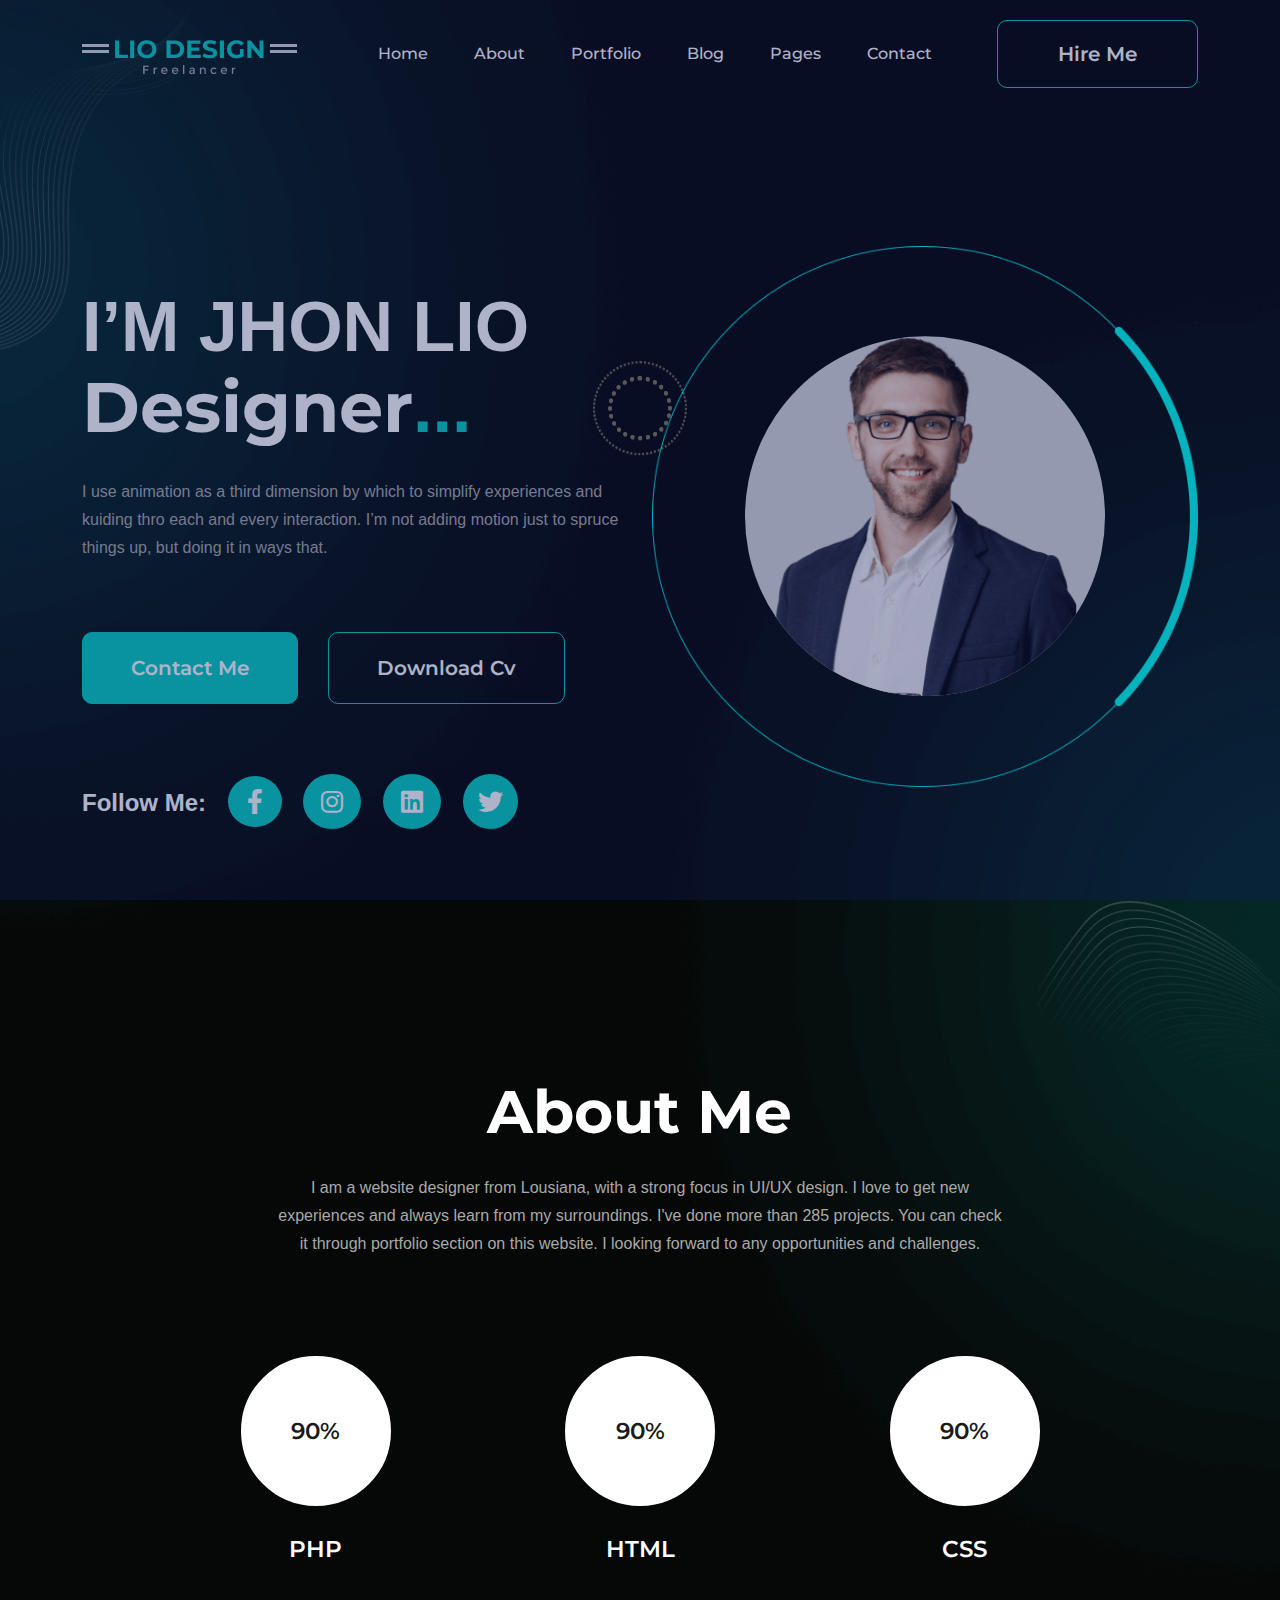
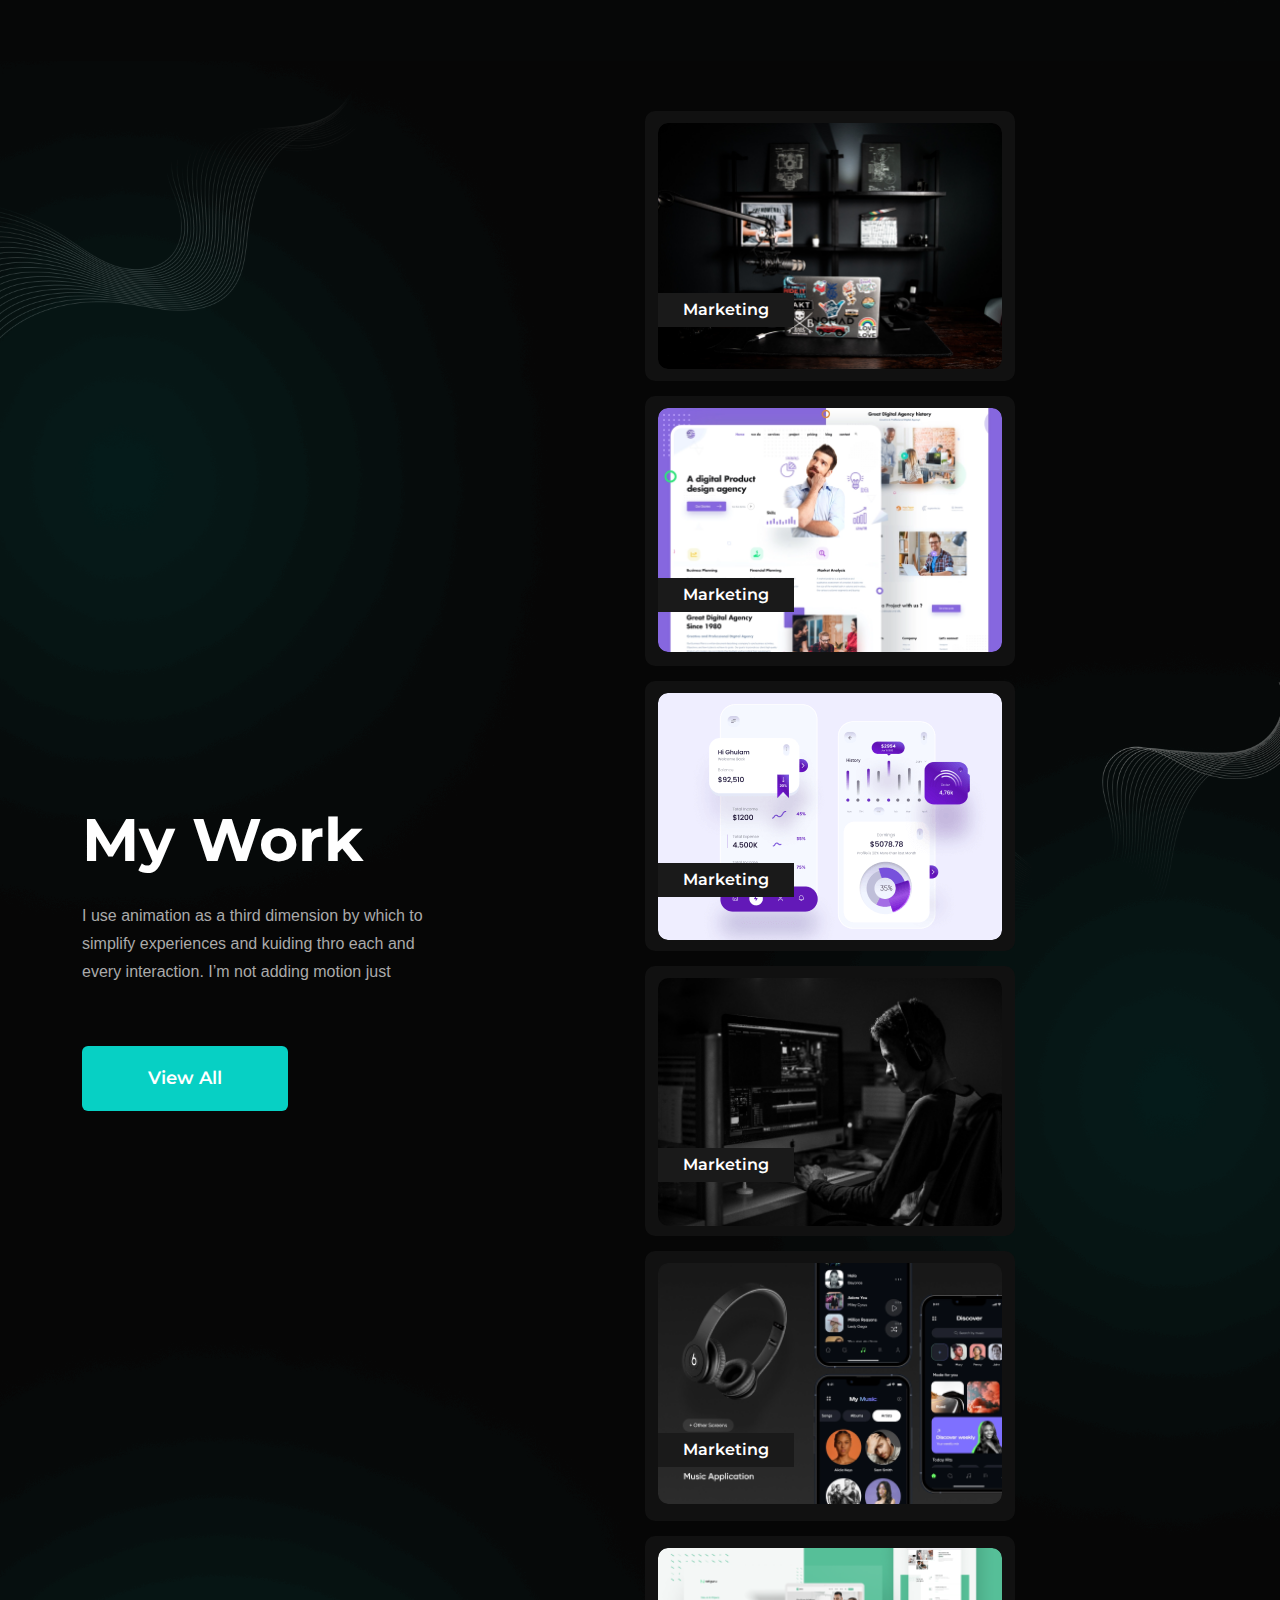
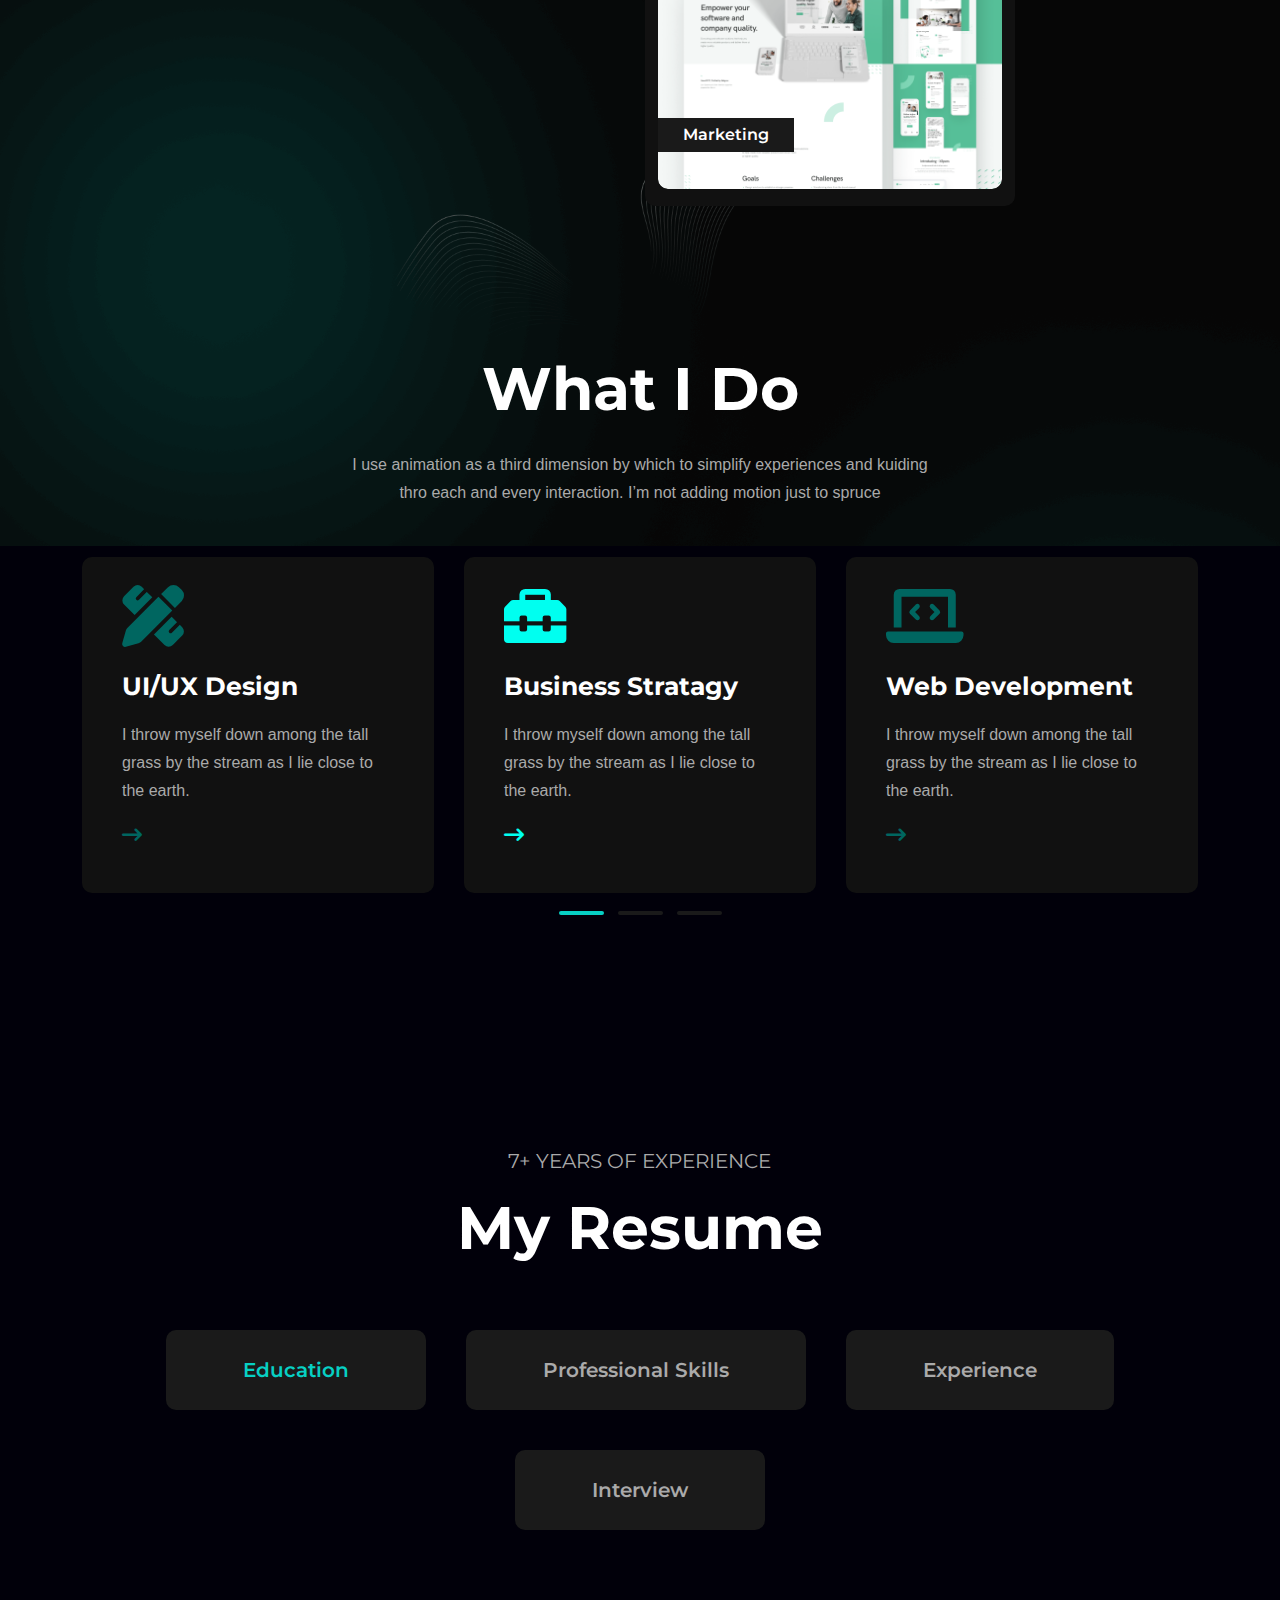
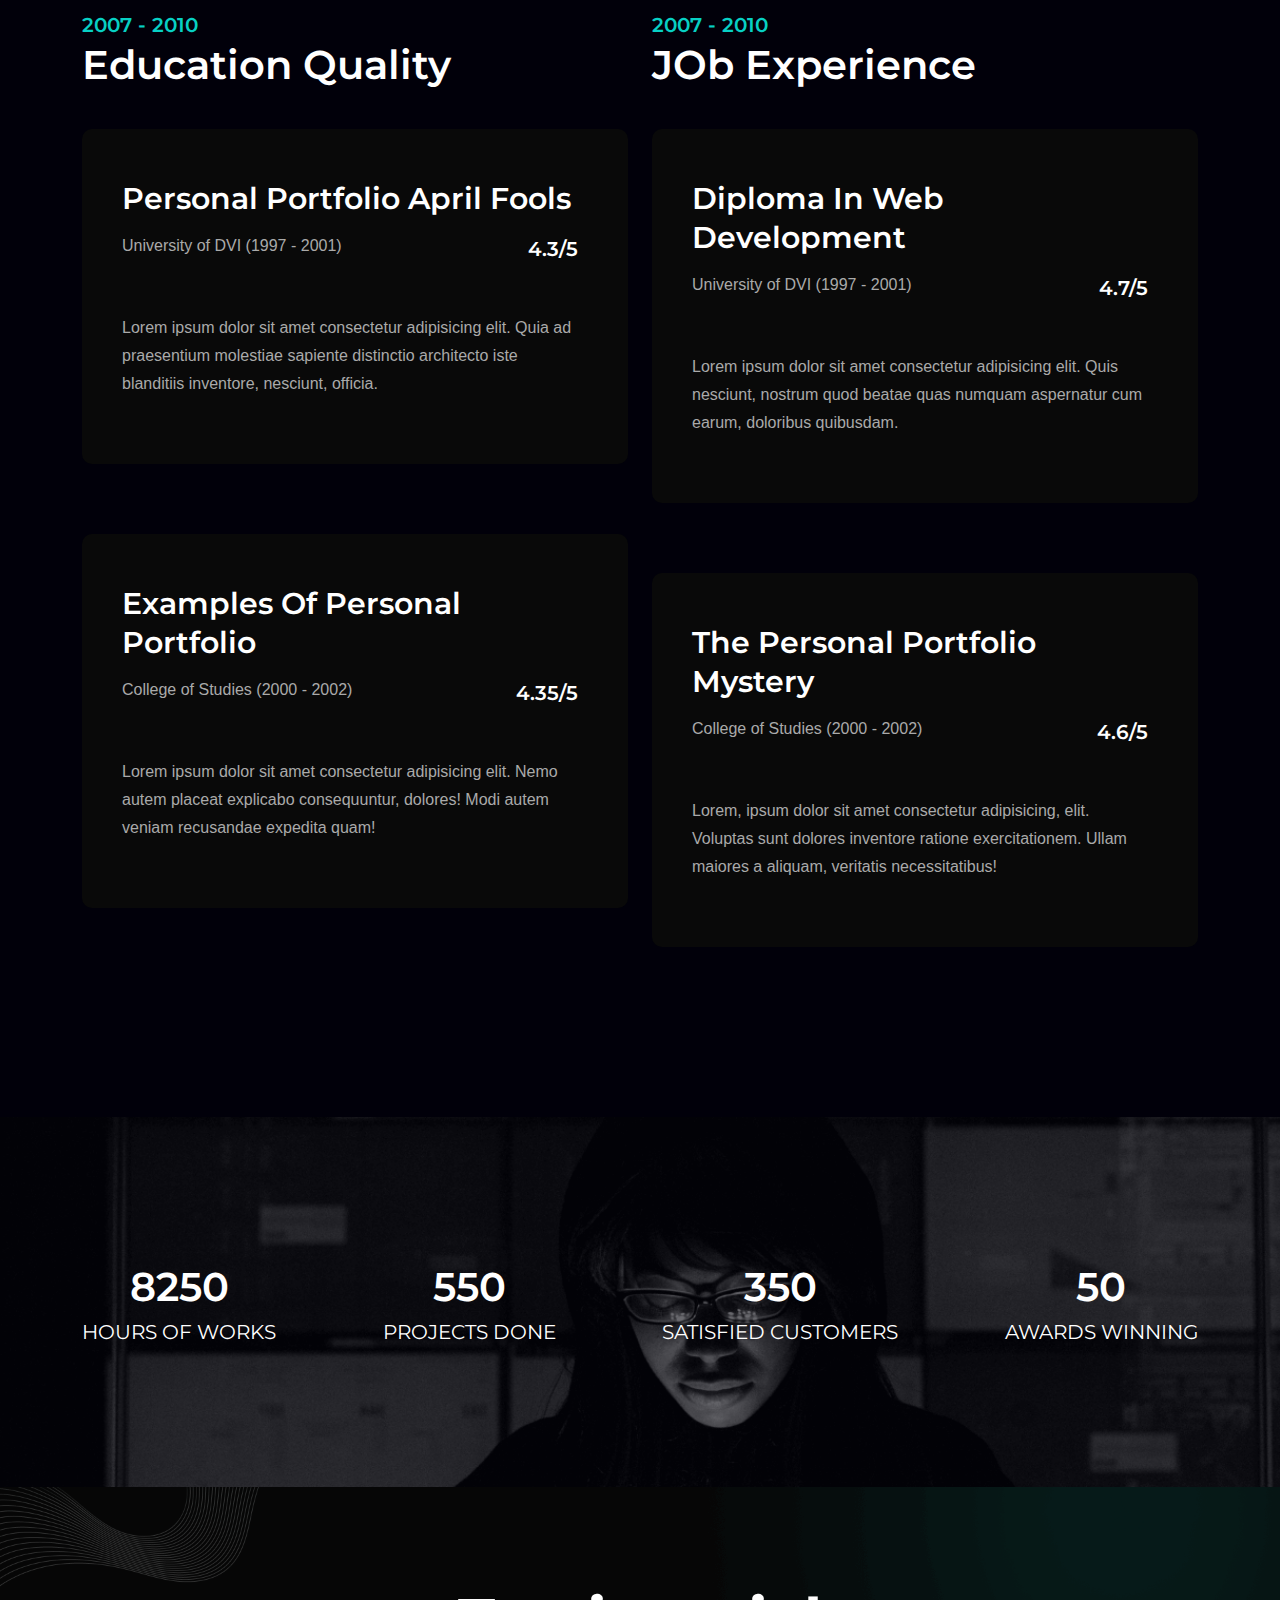
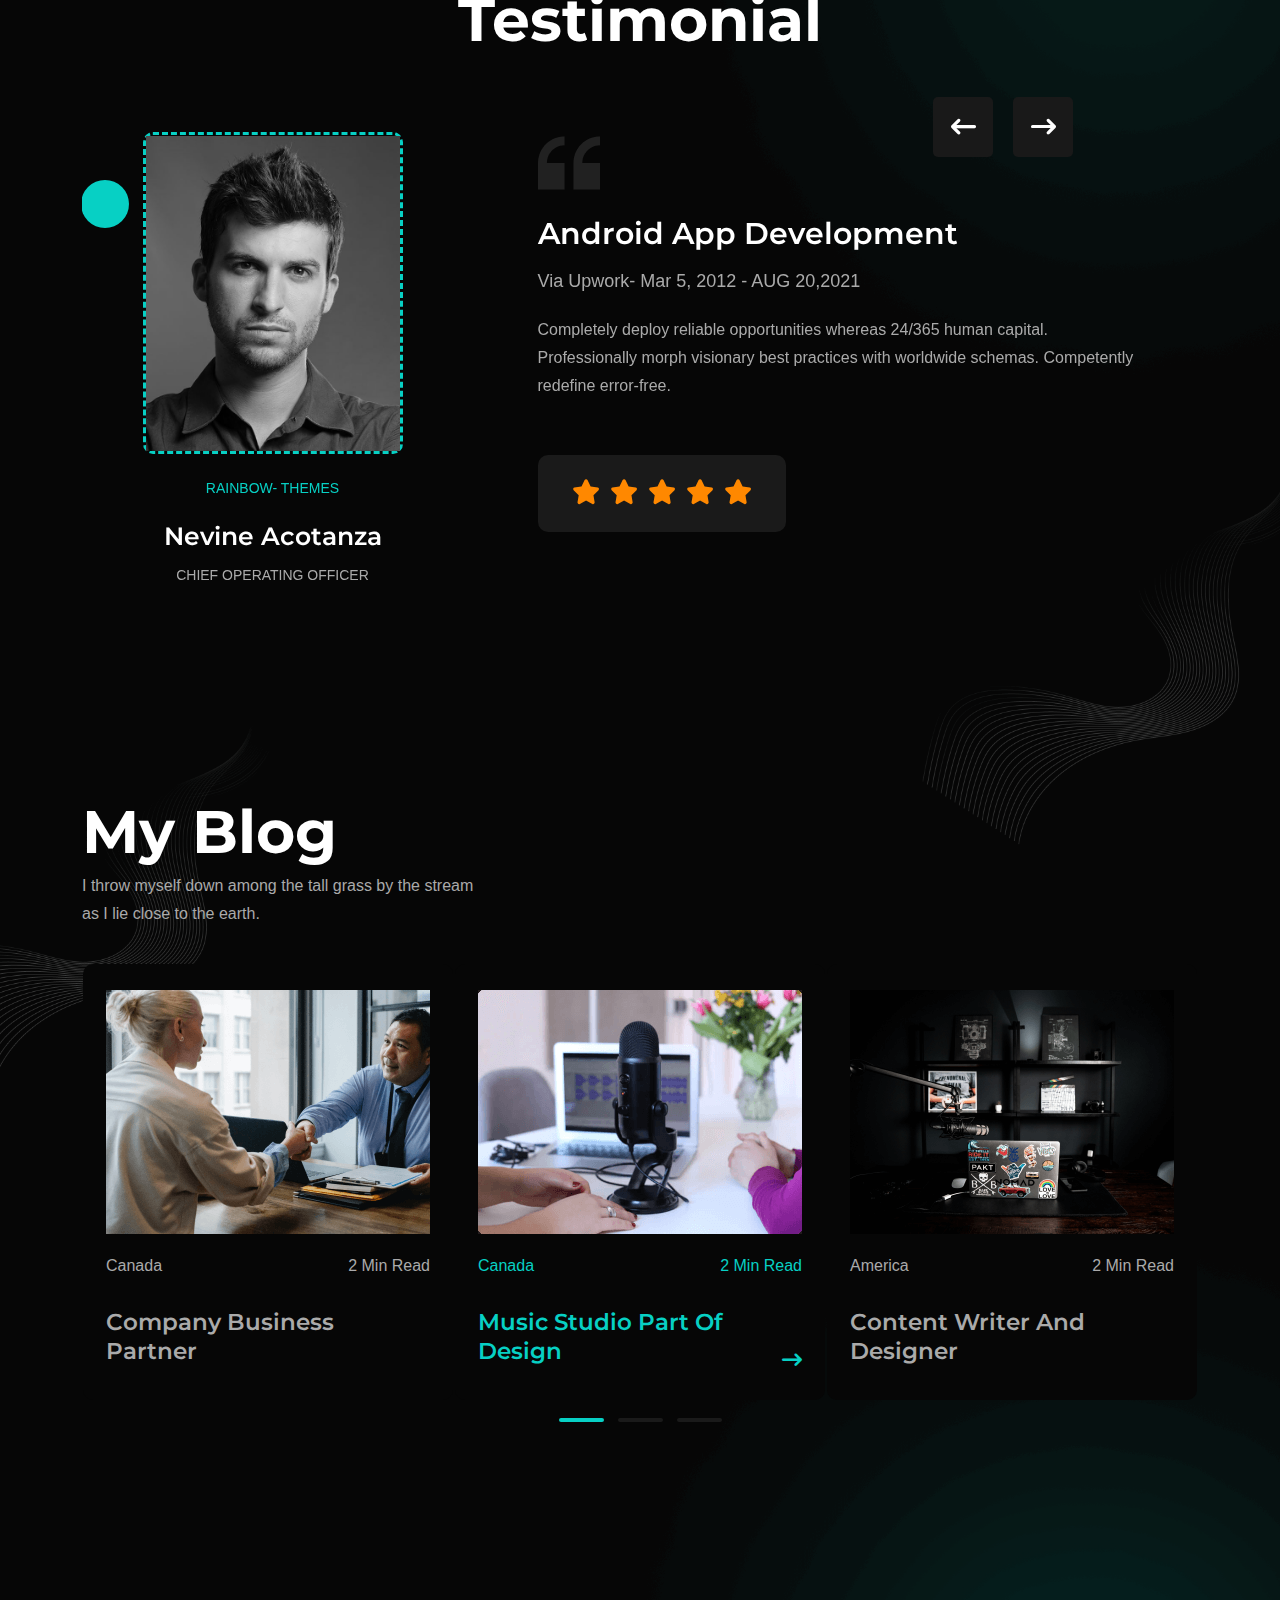
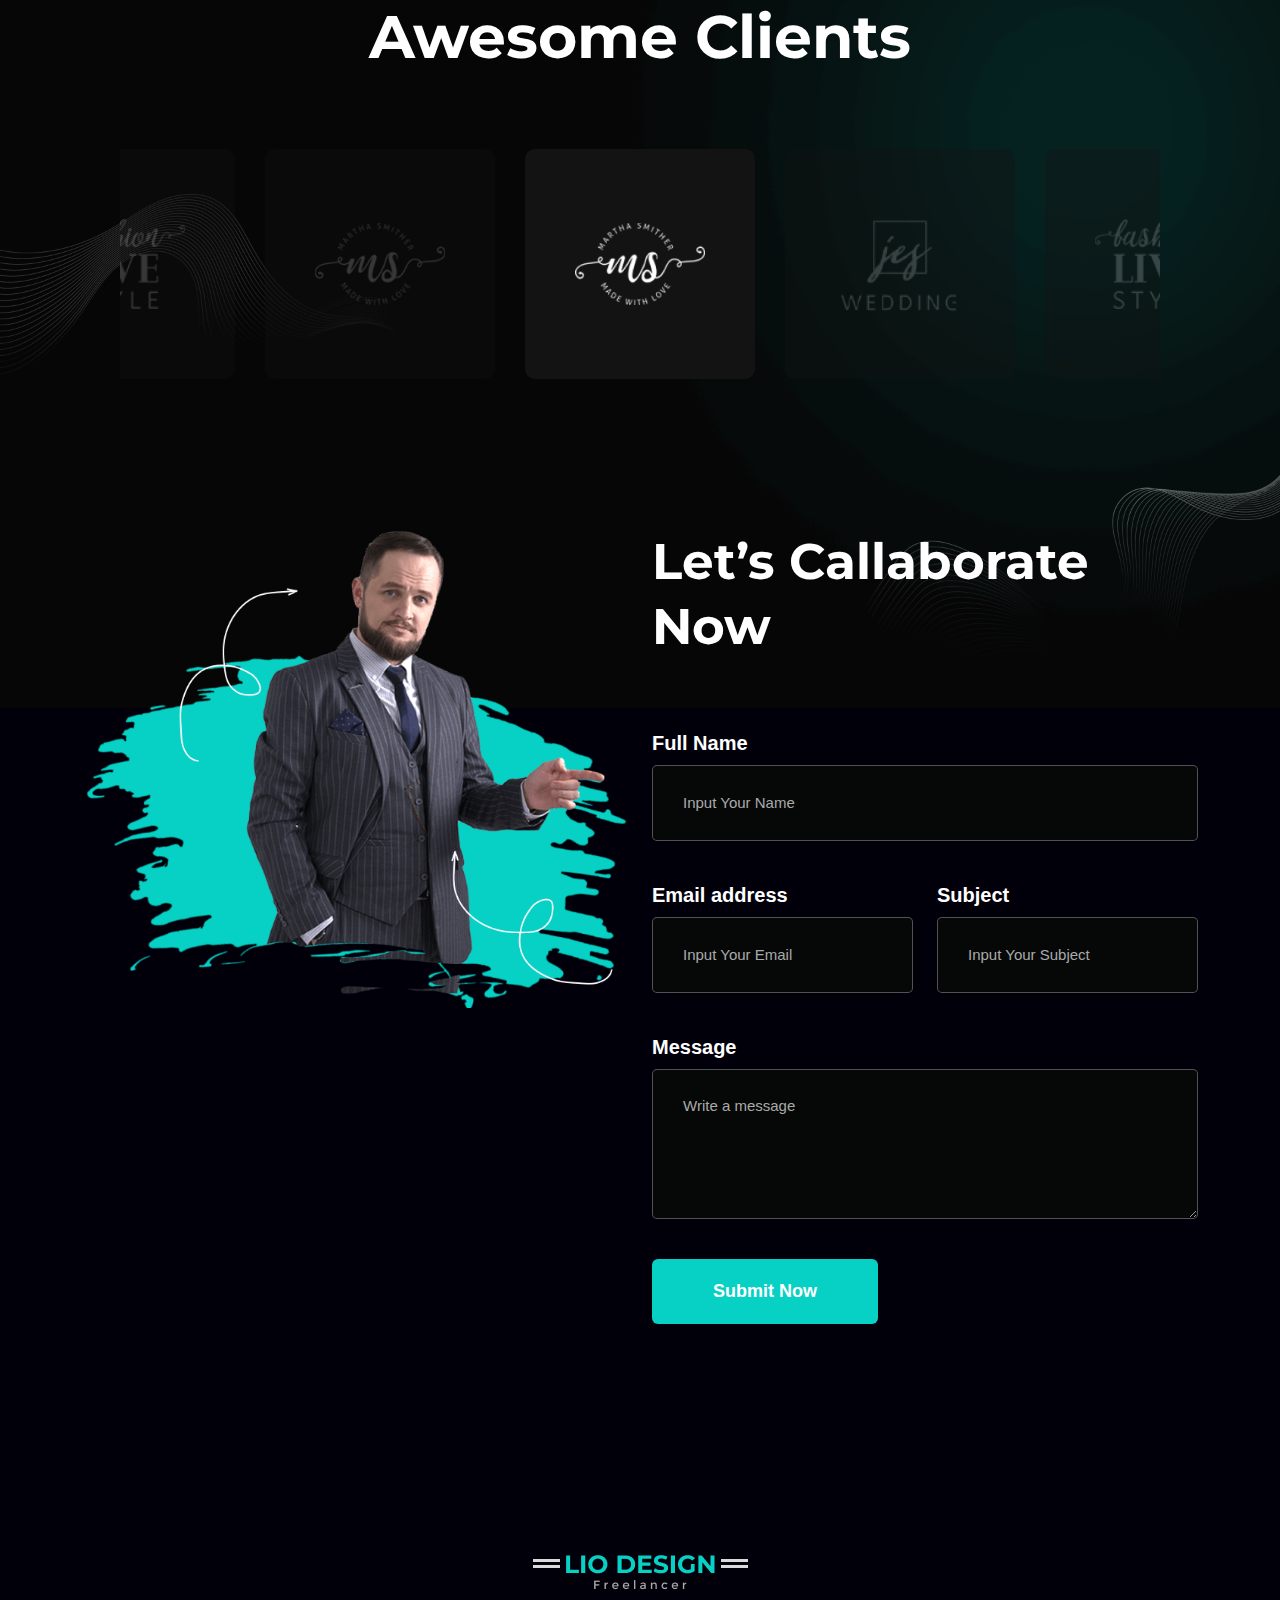
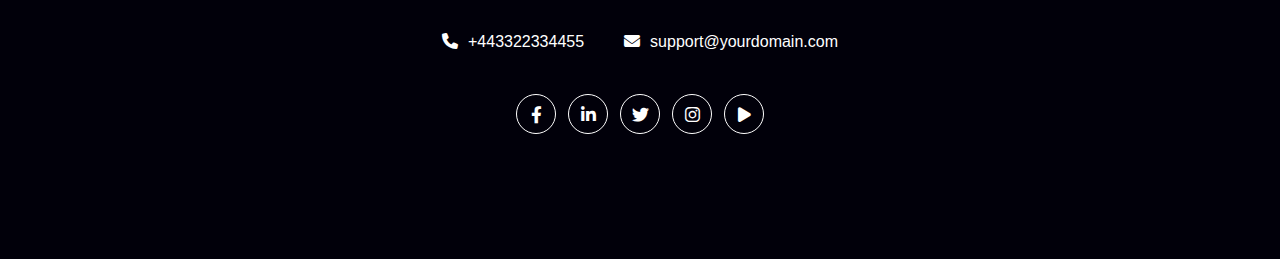
==== commit 34b12f70: "FIXING" ====
--- a/index.html
+++ b/index.html
@@ -1,50 +1,52 @@
 <!DOCTYPE html>
 <html lang="en">
-	
-<!-- Mirrored from www.ecologytheme.com/theme/liodesign/index.html by HTTrack Website Copier/3.x [XR&CO'2014], Tue, 16 May 2023 11:45:24 GMT -->
+
 <head>
-		<meta charset="UTF-8" />
-		<meta http-equiv="X-UA-Compatible" content="IE=edge" />
-		<meta name="viewport" content="width=device-width, initial-scale=1.0" />
-		<title>Lio Design - Personal Portfolio HTML5 Template</title>
-		<link rel="icon" href="images/icon.png" />
-		<!--===== CSS =====-->
-		<!-- Bootstrap Css -->
-		<link rel="stylesheet" href="css/bootstrap.min.css" />
-		<!-- Owl Carousel Css -->
-		<link rel="stylesheet" href="css/owl.carousel.min.css" />
-		<link rel="stylesheet" href="css/owl.theme.default.min.css" />
-		<!-- Font Awesome Css -->
-		<link rel="stylesheet" href="css/all.min.css" />
-		
-		<!-- Style Css -->
-		<link rel="stylesheet" href="css/style.css" />
-		<!-- Responsive Css -->
-		<link rel="stylesheet" href="css/responsive.css" />
-	</head>
-	<body class="body-v1">
-		<!--===== Preloader Starts =====-->
-		<div class="preloader-area">
-			<div class="spinner">
-				<div class="inner">
-					<div class="disc"></div>
-					<div class="disc"></div>
-					<div class="disc"></div>
-				</div>
+	<meta charset="UTF-8" />
+	<meta http-equiv="X-UA-Compatible" content="IE=edge" />
+	<meta name="viewport" content="width=device-width, initial-scale=1.0" />
+	<title>Mst.Sara</title>
+	<link rel="icon" href="images/icon.png" />
+	<!--===== CSS =====-->
+	<!-- Bootstrap Css -->
+	<link rel="stylesheet" href="css/bootstrap.min.css" />
+	<!-- Owl Carousel Css -->
+	<link rel="stylesheet" href="css/owl.carousel.min.css" />
+	<link rel="stylesheet" href="css/owl.theme.default.min.css" />
+	<!-- Font Awesome Css -->
+	<link rel="stylesheet" href="css/all.min.css" />
+
+	<!-- Style Css -->
+	<link rel="stylesheet" href="css/style.css" />
+	<!-- Responsive Css -->
+	<link rel="stylesheet" href="css/responsive.css" />
+</head>
+
+<body class="body-v2">
+	<!--===== Preloader Starts =====-->
+	<div class="preloader-area">
+		<div class="spinner">
+			<div class="inner">
+				<div class="disc"></div>
+				<div class="disc"></div>
+				<div class="disc"></div>
 			</div>
 		</div>
-		<!--===== Preloader Ends =====-->
+	</div>
+	<!--===== Preloader Ends =====-->
+	<div class="body-bg-one">
 		<!--===== Header Starts =====-->
-		<header class="header-v1">
+		<header class="header-v2">
 			<!-- Main Menu Starts -->
 			<div class="main-menu">
-				<nav class="navbar navbar-expand-lg bg-light menu-one" id="topMenu">
+				<nav class="navbar navbar-expand-lg bg-light menu-two" id="topMenu">
 					<div class="container">
 						<a class="navbar-brand" href="index.html">
-							<img src="images/logo-v1.png" alt="Logo" />
-							<span class="visually-hidden">LioDesign</span>
+							<img src="images/logo-v2.png" alt="Logo" />
+							<span class="visually-hidden">MST.SARA</span>
 						</a>
-						<button class="navbar-toggler" type="button" data-bs-toggle="offcanvas" data-bs-target="#offcanvasMenu" aria-controls="offcanvasMenu">
+						<button class="navbar-toggler" type="button" data-bs-toggle="offcanvas"
+							data-bs-target="#offcanvasMenu" aria-controls="offcanvasMenu">
 							<span>
 								<i class="fa-solid fa-bars"></i>
 							</span>
@@ -52,7 +54,8 @@
 						<div class="collapse navbar-collapse" id="primaryMenu">
 							<ul class="navbar-nav mx-auto">
 								<li class="nav-item dropdown">
-									<a class="nav-link dropdown-toggle" href="#" role="button" data-bs-toggle="dropdown" aria-expanded="false">
+									<a class="nav-link dropdown-toggle" href="#" role="button" data-bs-toggle="dropdown"
+										aria-expanded="false">
 										Home
 									</a>
 									<ul class="dropdown-menu">
@@ -75,7 +78,8 @@
 								</li>
 
 								<li class="nav-item dropdown">
-									<a class="nav-link dropdown-toggle" href="#" role="button" data-bs-toggle="dropdown" aria-expanded="false">
+									<a class="nav-link dropdown-toggle" href="#" role="button" data-bs-toggle="dropdown"
+										aria-expanded="false">
 										Pages
 									</a>
 									<ul class="dropdown-menu">
@@ -111,7 +115,7 @@
 			<div class="offcanvas offcanvas-end" tabindex="-1" id="offcanvasMenu">
 				<div class="offcanvas-header">
 					<a href="index.html" class="navbar-brand">
-						<img src="images/logo-v1.png" alt="" />
+						<img src="images/logo-v2.png" alt="" />
 					</a>
 					<button type="button" class="btn-close ms-auto" data-bs-dismiss="offcanvas" aria-label="Close">
 						<i class="fa-solid fa-xmark"></i>
@@ -121,7 +125,8 @@
 					<nav class="navbar navbar-dark">
 						<ul class="navbar-nav mx-auto">
 							<li class="nav-item dropdown">
-								<a class="nav-link dropdown-toggle" href="#" role="button" data-bs-toggle="dropdown" aria-expanded="false">
+								<a class="nav-link dropdown-toggle" href="#" role="button" data-bs-toggle="dropdown"
+									aria-expanded="false">
 									Home
 								</a>
 								<ul class="dropdown-menu">
@@ -147,7 +152,8 @@
 							</li>
 
 							<li class="nav-item dropdown">
-								<a class="nav-link dropdown-toggle" href="#" role="button" data-bs-toggle="dropdown" aria-expanded="false">
+								<a class="nav-link dropdown-toggle" href="#" role="button" data-bs-toggle="dropdown"
+									aria-expanded="false">
 									Pages
 								</a>
 								<ul class="dropdown-menu">
@@ -180,119 +186,74 @@
 			<div class="hero-section">
 				<div class="container">
 					<div class="row">
-						<div class="col-lg-6">
-							<div class="hero-intro">
-								<span class="btn btn-primary subtitle-btn">UI/UX DESIGNER</span>
-								<h1 data-aos="fade-right" data-aos-duration="1500">
+						<div class="col-md-6">
+							<div class="hero-intro hometwo">
+								<h1 data-aos="fade-right">
 									<span class="highlight-text">I’M JHON LIO</span>
-									Professional UI/UX Designer<span class="highlight-color">...</span>
+									Designer<span class="highlight-color">...</span>
 								</h1>
-								<p data-aos="fade-right" data-aos-duration="2000">
-									I'm a Freelance UI UX Designer and Developer based in Newyork, USA. I strives to build immersive and beautiful web applications through carefully crafted code and user-centric design.
+								<p data-aos="fade-right">
+									I use animation as a third dimension by which to simplify experiences and kuiding
+									thro each and every interaction. I’m not adding motion just to spruce things up, but
+									doing it in ways that.
 								</p>
 								<div class="multi-btn">
-									<a href="#" class="btn btn-primary" data-aos="fade-right" data-aos-duration="2000">Contact Me</a>
-									<a href="#" class="btn btn-outline-primary" data-aos="fade-left" data-aos-duration="2000">Download CV</a>
-								</div>
+									<a href="#" class="btn btn-primary" data-aos="fade-right">Contact Me</a>
+									<a href="#" class="btn btn-outline-primary" data-aos="fade-left">Download Cv</a>
+								</div>
+								<ul class="header-link">
+									<li>
+										Follow Me:
+									</li>
+									<li>
+										<a href="#">
+											<i class="fa-brands fa-facebook-f"></i>
+										</a>
+									</li>
+									<li>
+										<a href="#">
+											<i class="fa-brands fa-instagram"></i>
+										</a>
+									</li>
+									<li>
+										<a href="#">
+											<i class="fa-brands fa-linkedin"></i>
+										</a>
+									</li>
+									<li>
+										<a href="#">
+											<i class="fa-brands fa-twitter"></i>
+										</a>
+									</li>
+								</ul>
 							</div>
 							<!-- Hero Intro Ends -->
 						</div>
-						<div class="col-lg-6">
+						<div class="col-md-6">
 							<div class="hero-img">
-								<img src="images/hero-one-img-one.png" alt="" />
-								<div class="person-img">
-									<img src="images/hero-person-imgones.png" alt="" />
-								</div>
-								<div class="hero-img-pos-one hero-img-pos">
-									<img src="images/dribble.png" alt="" />
-									<div class="box-txt">
-										<h6>Johon Lio</h6>
-										<h6>UI/UX <a href="#" target="_blank">Dribble</a></h6>
-									</div>
-								</div>
-								<div class="hero-img-pos-two hero-img-pos">
-									<img src="images/behance.png" alt="" />
-									<div class="box-txt">
-										<h6>Johon Lio</h6>
-										<h6>UI/UX <a href="#" target="_blank">Behance</a></h6>
-									</div>
-								</div>
-								<div class="hero-img-pos-three hero-img-pos">
-									<img src="images/icon03.png" alt="" />
-									<div class="box-txt">
-										<h6>Johon Lio</h6>
-										<h6>UI/UX <a href="#" target="_blank">Uplabs</a></h6>
-									</div>
-								</div>
-							</div>
-						</div>
-					</div>
-					<div class="hero-bottom">
-						<div class="row">
-							<div class="col-md-6">
-								<div class="icon-links social-btns">
-									<h4>Follow me</h4>
-									<ul class="social-links">
-										<li>
-											<a href="#">
-												<i class="fa-brands fa-facebook-f"></i>
-											</a>
-										</li>
-										<li>
-											<a href="#">
-												<i class="fa-brands fa-linkedin-in"></i>
-											</a>
-										</li>
-										<li>
-											<a href="#">
-												<i class="fa-brands fa-twitter"></i>
-											</a>
-										</li>
-										<li>
-											<a href="#">
-												<i class="fa-brands fa-instagram"></i>
-											</a>
-										</li>
-									</ul>
-								</div>
-							</div>
-							<div class="col-md-6">
-								<div class="icon-links">
-									<h4>skill</h4>
-									<ul class="img-links">
-										<li>
-											<a href="#"><img class="img-fluid" src="images/icon-0001.png" alt="" /></a>
-										</li>
-										<li>
-											<a href="#"><img class="img-fluid" src="images/icon-0002.png" alt="" /></a>
-										</li>
-										<li>
-											<a href="#"><img class="img-fluid" src="images/icon-0003.png" alt="" /></a>
-										</li>
-										<li>
-											<a href="#"><img class="img-fluid" src="images/icon-0004.png" alt="" /></a>
-										</li>
-									</ul>
-								</div>
-							</div>
-						</div>
-					</div>
-					<!-- Hero Bottom Ends -->
+								<img src="images/hero-img-tow-bg.png" alt="" class="main-img" />
+								<div class="hero-pimg"></div>
+							</div>
+						</div>
+					</div>
 				</div>
 			</div>
 			<!-- Hero Section Ends -->
 		</header>
 		<!--===== Header Ends =====-->
 		<!--===== SKills Starts =====-->
-		<section class="skills-section skills-section-v2">
+		<section class="skills-section">
 			<div class="container">
 				<div class="row">
 					<div class="col-md-12">
 						<div class="section-header">
-							<h2>My Skill</h2>
+							<h2>About Me</h2>
 							<p>
-								I am a website designer from Lousiana, with a strong focus in UI/UX design. I love to get new experiences and always learn from my surroundings. I've done more than 285 projects. You can check it through
-								portfolio section on this website. I looking forward to any opportunities and challenges.
+								I am a website designer from Lousiana, with a strong focus in UI/UX design. I love to
+								get new experiences and always learn from my surroundings. I've done more than 285
+								projects. You can check it through
+								portfolio section on this website. I looking forward to any opportunities and
+								challenges.
 							</p>
 						</div>
 						<!-- Section Header Ends -->
@@ -339,174 +300,111 @@
 			</div>
 		</section>
 		<!--===== Skills Ends =====-->
-		<!--===== Work Services Starts =====-->
-		<section class="work-services" id="features">
+	</div>
+	<div class="body-bg-two">
+		<!--===== My Work Starts =====-->
+		<section class="my-work" id="portfolio" data-aos="fade-up" data-aos-duration="2000">
+			<div class="container">
+				<div class="row d-flex align-items-center justify-content-center">
+					<div class="col-lg-4 col-md-6">
+						<div class="section-content">
+							<h2 data-aos="fade-right" data-aos-duration="2000">My Work</h2>
+							<p data-aos="fade-right" data-aos-duration="2000">I use animation as a third dimension by
+								which to simplify experiences and kuiding thro each and every interaction. I’m not
+								adding motion just</p>
+							<a href="#" class="btn btn-primary" data-aos="fade-rights">View All</a>
+						</div>
+					</div>
+					<div class="col-lg-8 col-md-12">
+						<div class="work-img-wrapper">
+							<div class="work-img-box" data-aos="fade-up" data-aos-duration="2000">
+								<img src="images/work-img-01.png" alt="" />
+								<span>Marketing</span>
+							</div>
+							<!-- Work Img _box Ends -->
+							<div class="work-img-box" data-aos="fade-down" data-aos-duration="2000">
+								<img src="images/work-img-02.png" alt="" />
+								<span>Marketing</span>
+							</div>
+							<!-- Work Img _box Ends -->
+							<div class="work-img-box" data-aos="fade-right" data-aos-duration="3000">
+								<img src="images/work-img-03.png" alt="" />
+								<span>Marketing</span>
+							</div>
+							<!-- Work Img _box Ends -->
+							<div class="work-img-box" data-aos="fade-left" data-aos-duration="3000">
+								<img src="images/work-img-04.png" alt="" />
+								<span>Marketing</span>
+							</div>
+							<!-- Work Img _box Ends -->
+							<div class="work-img-box" data-aos="fade-up-right" data-aos-duration="1500">
+								<img src="images/work-img-05.png" alt="" />
+								<span>Marketing</span>
+							</div>
+							<!-- Work Img _box Ends -->
+							<div class="work-img-box" data-aos="fade-up-left" data-aos-duration="1500">
+								<img src="images/work-img-06.png" alt="" />
+								<span>Marketing</span>
+							</div>
+							<!-- Work Img _box Ends -->
+						</div>
+					</div>
+				</div>
+			</div>
+		</section>
+		<!--===== My Work Ends =====-->
+		<!--===== Services Starts =====-->
+		<section class="services" id="features" data-aos="fade-up" data-aos-duration="3000">
 			<div class="container">
 				<div class="row">
 					<div class="col-md-12">
 						<div class="section-header">
-							<span class="subtitle">My Services</span>
-							<h2>what i do</h2>
-							<p>
-								I use animation as a third dimension by which to simplify experiences and kuiding thro each and every interaction. I’m not adding motion just to spruce
-							</p>
-						</div>
-						<!-- Section Header Ends -->
-					</div>
-				</div>
-				<div class="services-intro">
-					<div class="row">
-						<div class="col-lg-4">
-							<div class="services-box" data-aos="fade-right" data-aos-duration="2000">
-								<i class="fa-solid fa-toolbox"></i>
-								<h5>Business Stratagy</h5>
-								<p>
-									Lorem ipsum dolor sit amet consectetur, adipisicing, elit. Saepe, ut.
-								</p>
-								<a href="#">
-									<i class="fa-solid fa-arrow-right-long"></i>
-								</a>
-							</div>
-							<!-- Services Box Ends -->
-							<div class="services-box" data-aos="fade-right" data-aos-duration="2000">
-								<i class="fa-solid fa-database"></i>
-								<h5>App Development</h5>
-								<p>
-									Nulla facilisi. Mauris id lorem commodo, eleifend orci vestibulum tellus.
-								</p>
-								<a href="#">
-									<i class="fa-solid fa-arrow-right-long"></i>
-								</a>
-							</div>
-							<!-- Services Box Ends -->
-						</div>
-						<div class="col-lg-4">
-							<div class="services-img">
-								<img src="images/services-person.png" alt="" />
-							</div>
-							<div class="services-box" data-aos="fade-up" data-aos-duration="2000">
-								<i class="fa-solid fa-toolbox"></i>
-								<h5>Product Design</h5>
-								<p>
-									Duis fermentum ac dui non tempor. Praesent ultricies pretium consectetur.
-								</p>
-								<a href="#">
-									<i class="fa-solid fa-arrow-right-long"></i>
-								</a>
-							</div>
-							<!-- Services Box Ends -->
-						</div>
-						<div class="col-lg-4">
-							<div class="services-box" data-aos="fade-left" data-aos-duration="2000">
-								<i class="fa-solid fa-laptop-code"></i>
-								<h5>Web Development</h5>
-								<p>
-									Nam est justo, mollis nec urna id, imperdiet venenatis metus pellentesque dignissim.
-								</p>
-								<a href="#">
-									<i class="fa-solid fa-arrow-right-long"></i>
-								</a>
-							</div>
-							<!-- Services Box Ends -->
-							<div class="services-box" data-aos="fade-left" data-aos-duration="2000">
-								<i class="fa-solid fa-pen-ruler"></i>
-								<h5>UI/UX Design</h5>
-								<p>
-									Lorem, ipsum dolor sit amet, consectetur adipisicing elit. Quaerat, tenetur!
-								</p>
-								<a href="#">
-									<i class="fa-solid fa-arrow-right-long"></i>
-								</a>
-							</div>
-							<!-- Services Box Ends -->
-						</div>
-					</div>
-				</div>
-			</div>
-		</section>
-		<!--===== Work Services Ends =====-->
-		<!--===== Portfolio Starts =====-->
-		<section class="portfolio portfolio-one" id="portfolio">
-			<div class="container">
-				<div class="row">
-					<div class="col-md-12">
-						<div class="section-header">
-							<span class="subtitle">visit My Portfolio</span>
-							<h2>My Portfolio</h2>
-						</div>
-					</div>
-				</div>
-				<div class="portfolio-wrapper">
-					<div class="portfolio-box" data-aos="fade-right" data-aos-duration="1500">
-						<img src="images/portfolio-001.png" alt="" />
-						<div class="portfolio-review">
-							<span class="portfolio-category">Developement</span>
-							<span class="portfolio-likes"> <i class="fa-solid fa-heart"></i>500</span>
-						</div>
-						<div class="portfolio-intro">
-							<a href="#">
-								<h5>The Services Provide for Design</h5>
-							</a>
+							<h2>What I Do</h2>
+							<p>I use animation as a third dimension by which to simplify experiences and kuiding thro
+								each and every interaction. I’m not adding motion just to spruce</p>
+						</div>
+					</div>
+				</div>
+				<div class="services-carousel owl-carousel owl-theme">
+					<div class="item">
+						<div class="services-box">
+							<i class="fa-solid fa-toolbox"></i>
+							<h5>Business Stratagy</h5>
+							<p>I throw myself down among the tall grass by the stream as I lie close to the earth.</p>
 							<a href="#">
 								<i class="fa-solid fa-arrow-right-long"></i>
 							</a>
 						</div>
-					</div>
-					<!-- Portfolio Box Ends -->
-					<div class="portfolio-box" data-aos="fade-left" data-aos-duration="1500">
-						<img src="images/portfolio-002.png" alt="" />
-						<div class="portfolio-review">
-							<span class="portfolio-category">Application</span>
-							<span class="portfolio-likes"> <i class="fa-solid fa-heart"></i>550</span>
-						</div>
-						<div class="portfolio-intro">
-							<a href="#">
-								<h5>Mobile app Landing Design & app maintain</h5>
-							</a>
+						<!-- Services Box Ends -->
+					</div>
+					<div class="item">
+						<div class="services-box">
+							<i class="fa-solid fa-laptop-code"></i>
+							<h5>Web Development</h5>
+							<p>I throw myself down among the tall grass by the stream as I lie close to the earth.</p>
 							<a href="#">
 								<i class="fa-solid fa-arrow-right-long"></i>
 							</a>
 						</div>
-					</div>
-					<!-- Portfolio Box Ends -->
-					<div class="portfolio-box" data-aos="fade-right" data-aos-duration="2500">
-						<img src="images/portfolio-003.png" alt="" />
-						<div class="portfolio-review">
-							<span class="portfolio-category">Figma</span>
-							<span class="portfolio-likes"> <i class="fa-solid fa-heart"></i>350</span>
-						</div>
-						<div class="portfolio-intro">
-							<a href="#">
-								<h5>Mobile app landing design & Services</h5>
-							</a>
+						<!-- Services Box Ends -->
+					</div>
+					<div class="item">
+						<div class="services-box">
+							<i class="fa-solid fa-pen-ruler"></i>
+							<h5>UI/UX Design</h5>
+							<p>I throw myself down among the tall grass by the stream as I lie close to the earth.</p>
 							<a href="#">
 								<i class="fa-solid fa-arrow-right-long"></i>
 							</a>
 						</div>
-					</div>
-					<!-- Portfolio Box Ends -->
-					<div class="portfolio-box" data-aos="fade-left" data-aos-duration="2500">
-						<img src="images/portfolio-004.png" alt="" />
-						<div class="portfolio-review">
-							<span class="portfolio-category">Photoshop</span>
-							<span class="portfolio-likes"> <i class="fa-solid fa-heart"></i>650</span>
-						</div>
-						<div class="portfolio-intro">
-							<a href="#">
-								<h5>Logo design creativity & Application</h5>
-							</a>
-							<a href="#">
-								<i class="fa-solid fa-arrow-right-long"></i>
-							</a>
-						</div>
-					</div>
-					<!-- Portfolio Box Ends -->
+						<!-- Services Box Ends -->
+					</div>
 				</div>
 			</div>
 		</section>
-		<!--===== Portfolio Ends =====-->
+		<!--===== Services Ends=====-->
 		<!--===== Resume Starts =====-->
-		<section class="my-resume">
+		<section class="my-resume resume-2">
 			<div class="container">
 				<div class="row">
 					<div class="col-md-12">
@@ -523,67 +421,41 @@
 						<div class="resume-tabs">
 							<ul class="nav nav-pills mb-3" id="resume-pills-tab" role="tablist">
 								<li class="nav-item" role="presentation">
-									<button
-										class="nav-link active"
-										id="resume-pills-education-tab"
-										data-bs-toggle="pill"
-										data-bs-target="#resume-pills-education"
-										type="button"
-										role="tab"
-										aria-controls="resume-pills-education"
-										aria-selected="true"
-									>
+									<button class="nav-link active" id="resume-pills-education-tab"
+										data-bs-toggle="pill" data-bs-target="#resume-pills-education" type="button"
+										role="tab" aria-controls="resume-pills-education" aria-selected="true">
 										Education
 									</button>
 								</li>
 								<li class="nav-item" role="presentation">
-									<button
-										class="nav-link"
-										id="resume-pills-professional-tab"
-										data-bs-toggle="pill"
-										data-bs-target="#resume-pills-professional"
-										type="button"
-										role="tab"
-										aria-controls="resume-pills-professional"
-										aria-selected="false"
-									>
+									<button class="nav-link" id="resume-pills-professional-tab" data-bs-toggle="pill"
+										data-bs-target="#resume-pills-professional" type="button" role="tab"
+										aria-controls="resume-pills-professional" aria-selected="false">
 										Professional Skills
 									</button>
 								</li>
 								<li class="nav-item" role="presentation">
-									<button
-										class="nav-link"
-										id="resume-pills-experience-tab"
-										data-bs-toggle="pill"
-										data-bs-target="#resume-pills-experience"
-										type="button"
-										role="tab"
-										aria-controls="resume-pills-experience"
-										aria-selected="false"
-									>
+									<button class="nav-link" id="resume-pills-experience-tab" data-bs-toggle="pill"
+										data-bs-target="#resume-pills-experience" type="button" role="tab"
+										aria-controls="resume-pills-experience" aria-selected="false">
 										Experience
 									</button>
 								</li>
 								<li class="nav-item" role="presentation">
-									<button
-										class="nav-link"
-										id="resume-pills-interview-tab"
-										data-bs-toggle="pill"
-										data-bs-target="#resume-pills-interview"
-										type="button"
-										role="tab"
-										aria-controls="resume-pills-interview"
-										aria-selected="false"
-									>
+									<button class="nav-link" id="resume-pills-interview-tab" data-bs-toggle="pill"
+										data-bs-target="#resume-pills-interview" type="button" role="tab"
+										aria-controls="resume-pills-interview" aria-selected="false">
 										Interview
 									</button>
 								</li>
 							</ul>
 							<div class="tab-content" id="resume-pills-tabContent">
-								<div class="tab-pane fade show active" id="resume-pills-education" role="tabpanel" aria-labelledby="resume-pills-education-tab">
+								<div class="tab-pane fade show active" id="resume-pills-education" role="tabpanel"
+									aria-labelledby="resume-pills-education-tab">
 									<div class="row">
 										<div class="col-md-6">
-											<div class="content-wrapper" data-aos="zoom-in-left" data-aos-duration="3000">
+											<div class="content-wrapper" data-aos="zoom-in-left"
+												data-aos-duration="3000">
 												<div class="section-content">
 													<span class="time-frame">
 														2007 - 2010
@@ -597,7 +469,9 @@
 														<span class="ratings">4.3/5</span>
 													</div>
 													<p>
-														Lorem ipsum dolor sit amet consectetur adipisicing elit. Quia ad praesentium molestiae sapiente distinctio architecto iste blanditiis inventore, nesciunt, officia.
+														Lorem ipsum dolor sit amet consectetur adipisicing elit. Quia ad
+														praesentium molestiae sapiente distinctio architecto iste
+														blanditiis inventore, nesciunt, officia.
 													</p>
 												</div>
 												<div class="content-box">
@@ -607,16 +481,17 @@
 														<span class="ratings">4.35/5</span>
 													</div>
 													<p>
-														Lorem ipsum dolor sit amet consectetur adipisicing elit. Nemo autem placeat explicabo consequuntur, dolores! Modi autem veniam recusandae expedita quam!
-													</p>
-												</div>
-												
+														Lorem ipsum dolor sit amet consectetur adipisicing elit. Nemo
+														autem placeat explicabo consequuntur, dolores! Modi autem veniam
+														recusandae expedita quam!
+													</p>
+												</div>
 											</div>
 											<!-- Content Wrapper Ends -->
-											
 										</div>
 										<div class="col-md-6">
-											<div class="content-wrapper" data-aos="zoom-in-right" data-aos-duration="3000">
+											<div class="content-wrapper" data-aos="zoom-in-right"
+												data-aos-duration="3000">
 												<div class="section-content">
 													<span class="time-frame">
 														2007 - 2010
@@ -630,7 +505,9 @@
 														<span class="ratings">4.7/5</span>
 													</div>
 													<p>
-														Lorem ipsum dolor sit amet consectetur adipisicing elit. Quis nesciunt, nostrum quod beatae quas numquam aspernatur cum earum, doloribus quibusdam.
+														Lorem ipsum dolor sit amet consectetur adipisicing elit. Quis
+														nesciunt, nostrum quod beatae quas numquam aspernatur cum earum,
+														doloribus quibusdam.
 													</p>
 												</div>
 												<div class="content-box">
@@ -640,24 +517,28 @@
 														<span class="ratings">4.6/5</span>
 													</div>
 													<p>
-														Lorem, ipsum dolor sit amet consectetur adipisicing, elit. Voluptas sunt dolores inventore ratione exercitationem. Ullam maiores a aliquam, veritatis necessitatibus!
+														Lorem, ipsum dolor sit amet consectetur adipisicing, elit.
+														Voluptas sunt dolores inventore ratione exercitationem. Ullam
+														maiores a aliquam, veritatis necessitatibus!
 													</p>
 												</div>
 											</div>
 											<!-- Content Wrapper Ends -->
 										</div>
 										<div class="img-position-1">
-											<img src="images/shape-001.png" alt="">
+											<img src="images/shape-002.png" alt="">
 										</div>
 										<div class="img-position-2">
-											<img src="images/shape-001.png" alt="">
+											<img src="images/shape-002.png" alt="">
 										</div>
 									</div>
 								</div>
-								<div class="tab-pane fade" id="resume-pills-professional" role="tabpanel" aria-labelledby="resume-pills-professional-tab">
+								<div class="tab-pane fade" id="resume-pills-professional" role="tabpanel"
+									aria-labelledby="resume-pills-professional-tab">
 									<div class="row">
 										<div class="col-md-6">
-											<div class="content-wrapper" data-aos="zoom-in-left" data-aos-duration="3000">
+											<div class="content-wrapper" data-aos="zoom-in-left"
+												data-aos-duration="3000">
 												<div class="section-content">
 													<span class="time-frame">
 														2007 - 2010
@@ -671,7 +552,9 @@
 														<span class="ratings">4.3/5</span>
 													</div>
 													<p>
-														Lorem ipsum dolor sit amet consectetur adipisicing elit. Quia ad praesentium molestiae sapiente distinctio architecto iste blanditiis inventore, nesciunt, officia.
+														Lorem ipsum dolor sit amet consectetur adipisicing elit. Quia ad
+														praesentium molestiae sapiente distinctio architecto iste
+														blanditiis inventore, nesciunt, officia.
 													</p>
 												</div>
 												<div class="content-box">
@@ -681,14 +564,17 @@
 														<span class="ratings">4.35/5</span>
 													</div>
 													<p>
-														Lorem ipsum dolor sit amet consectetur adipisicing elit. Nemo autem placeat explicabo consequuntur, dolores! Modi autem veniam recusandae expedita quam!
+														Lorem ipsum dolor sit amet consectetur adipisicing elit. Nemo
+														autem placeat explicabo consequuntur, dolores! Modi autem veniam
+														recusandae expedita quam!
 													</p>
 												</div>
 											</div>
 											<!-- Content Wrapper Ends -->
 										</div>
 										<div class="col-md-6">
-											<div class="content-wrapper" data-aos="zoom-in-right" data-aos-duration="3000">
+											<div class="content-wrapper" data-aos="zoom-in-right"
+												data-aos-duration="3000">
 												<div class="section-content">
 													<span class="time-frame">
 														2007 - 2010
@@ -702,7 +588,9 @@
 														<span class="ratings">4.7/5</span>
 													</div>
 													<p>
-														Lorem ipsum dolor sit amet consectetur adipisicing elit. Quis nesciunt, nostrum quod beatae quas numquam aspernatur cum earum, doloribus quibusdam.
+														Lorem ipsum dolor sit amet consectetur adipisicing elit. Quis
+														nesciunt, nostrum quod beatae quas numquam aspernatur cum earum,
+														doloribus quibusdam.
 													</p>
 												</div>
 												<div class="content-box">
@@ -712,24 +600,28 @@
 														<span class="ratings">4.6/5</span>
 													</div>
 													<p>
-														Lorem, ipsum dolor sit amet consectetur adipisicing, elit. Voluptas sunt dolores inventore ratione exercitationem. Ullam maiores a aliquam, veritatis necessitatibus!
+														Lorem, ipsum dolor sit amet consectetur adipisicing, elit.
+														Voluptas sunt dolores inventore ratione exercitationem. Ullam
+														maiores a aliquam, veritatis necessitatibus!
 													</p>
 												</div>
 											</div>
 											<!-- Content Wrapper Ends -->
 										</div>
 										<div class="img-position-1">
-											<img src="images/shape-001.png" alt="">
+											<img src="images/shape-002.png" alt="">
 										</div>
 										<div class="img-position-2">
-											<img src="images/shape-001.png" alt="">
+											<img src="images/shape-002.png" alt="">
 										</div>
 									</div>
 								</div>
-								<div class="tab-pane fade" id="resume-pills-experience" role="tabpanel" aria-labelledby="resume-pills-experience-tab">
+								<div class="tab-pane fade" id="resume-pills-experience" role="tabpanel"
+									aria-labelledby="resume-pills-experience-tab">
 									<div class="row">
 										<div class="col-md-6">
-											<div class="content-wrapper" data-aos="zoom-in-left" data-aos-duration="3000">
+											<div class="content-wrapper" data-aos="zoom-in-left"
+												data-aos-duration="3000">
 												<div class="section-content">
 													<span class="time-frame">
 														2007 - 2010
@@ -737,13 +629,15 @@
 													<h3>Education Quality</h3>
 												</div>
 												<div class="content-box">
-													<h4>Personal Portfolio April Fools</h4>
+													<h4>Personal Portfolio Demonstration</h4>
 													<div class="content-review">
 														<span class="pl-time">University of DVI (1997 - 2001)</span>
 														<span class="ratings">4.3/5</span>
 													</div>
 													<p>
-														Lorem ipsum dolor sit amet consectetur adipisicing elit. Quia ad praesentium molestiae sapiente distinctio architecto iste blanditiis inventore, nesciunt, officia.
+														Lorem ipsum dolor sit amet consectetur adipisicing elit. Quia ad
+														praesentium molestiae sapiente distinctio architecto iste
+														blanditiis inventore, nesciunt, officia.
 													</p>
 												</div>
 												<div class="content-box">
@@ -753,14 +647,17 @@
 														<span class="ratings">4.35/5</span>
 													</div>
 													<p>
-														Lorem ipsum dolor sit amet consectetur adipisicing elit. Nemo autem placeat explicabo consequuntur, dolores! Modi autem veniam recusandae expedita quam!
+														Lorem ipsum dolor sit amet consectetur adipisicing elit. Nemo
+														autem placeat explicabo consequuntur, dolores! Modi autem veniam
+														recusandae expedita quam!
 													</p>
 												</div>
 											</div>
 											<!-- Content Wrapper Ends -->
 										</div>
 										<div class="col-md-6">
-											<div class="content-wrapper" data-aos="zoom-in-right" data-aos-duration="3000">
+											<div class="content-wrapper" data-aos="zoom-in-right"
+												data-aos-duration="3000">
 												<div class="section-content">
 													<span class="time-frame">
 														2007 - 2010
@@ -774,7 +671,9 @@
 														<span class="ratings">4.7/5</span>
 													</div>
 													<p>
-														Lorem ipsum dolor sit amet consectetur adipisicing elit. Quis nesciunt, nostrum quod beatae quas numquam aspernatur cum earum, doloribus quibusdam.
+														Lorem ipsum dolor sit amet consectetur adipisicing elit. Quis
+														nesciunt, nostrum quod beatae quas numquam aspernatur cum earum,
+														doloribus quibusdam.
 													</p>
 												</div>
 												<div class="content-box">
@@ -784,24 +683,28 @@
 														<span class="ratings">4.6/5</span>
 													</div>
 													<p>
-														Lorem, ipsum dolor sit amet consectetur adipisicing, elit. Voluptas sunt dolores inventore ratione exercitationem. Ullam maiores a aliquam, veritatis necessitatibus!
+														Lorem, ipsum dolor sit amet consectetur adipisicing, elit.
+														Voluptas sunt dolores inventore ratione exercitationem. Ullam
+														maiores a aliquam, veritatis necessitatibus!
 													</p>
 												</div>
 											</div>
 											<!-- Content Wrapper Ends -->
 										</div>
 										<div class="img-position-1">
-											<img src="images/shape-001.png" alt="">
+											<img src="images/shape-002.png" alt="">
 										</div>
 										<div class="img-position-2">
-											<img src="images/shape-001.png" alt="">
+											<img src="images/shape-002.png" alt="">
 										</div>
 									</div>
 								</div>
-								<div class="tab-pane fade" id="resume-pills-interview" role="tabpanel" aria-labelledby="resume-pills-interview-tab">
+								<div class="tab-pane fade" id="resume-pills-interview" role="tabpanel"
+									aria-labelledby="resume-pills-interview-tab">
 									<div class="row">
 										<div class="col-md-6">
-											<div class="content-wrapper" data-aos="zoom-in-left" data-aos-duration="3000">
+											<div class="content-wrapper" data-aos="zoom-in-left"
+												data-aos-duration="3000">
 												<div class="section-content">
 													<span class="time-frame">
 														2007 - 2010
@@ -815,7 +718,9 @@
 														<span class="ratings">4.3/5</span>
 													</div>
 													<p>
-														Lorem ipsum dolor sit amet consectetur adipisicing elit. Quia ad praesentium molestiae sapiente distinctio architecto iste blanditiis inventore, nesciunt, officia.
+														Lorem ipsum dolor sit amet consectetur adipisicing elit. Quia ad
+														praesentium molestiae sapiente distinctio architecto iste
+														blanditiis inventore, nesciunt, officia.
 													</p>
 												</div>
 												<div class="content-box">
@@ -825,14 +730,17 @@
 														<span class="ratings">4.35/5</span>
 													</div>
 													<p>
-														Lorem ipsum dolor sit amet consectetur adipisicing elit. Nemo autem placeat explicabo consequuntur, dolores! Modi autem veniam recusandae expedita quam!
+														Lorem ipsum dolor sit amet consectetur adipisicing elit. Nemo
+														autem placeat explicabo consequuntur, dolores! Modi autem veniam
+														recusandae expedita quam!
 													</p>
 												</div>
 											</div>
 											<!-- Content Wrapper Ends -->
 										</div>
 										<div class="col-md-6">
-											<div class="content-wrapper" data-aos="zoom-in-right" data-aos-duration="3000">
+											<div class="content-wrapper" data-aos="zoom-in-right"
+												data-aos-duration="3000">
 												<div class="section-content">
 													<span class="time-frame">
 														2007 - 2010
@@ -846,7 +754,9 @@
 														<span class="ratings">4.7/5</span>
 													</div>
 													<p>
-														Lorem ipsum dolor sit amet consectetur adipisicing elit. Quis nesciunt, nostrum quod beatae quas numquam aspernatur cum earum, doloribus quibusdam.
+														Lorem ipsum dolor sit amet consectetur adipisicing elit. Quis
+														nesciunt, nostrum quod beatae quas numquam aspernatur cum earum,
+														doloribus quibusdam.
 													</p>
 												</div>
 												<div class="content-box">
@@ -856,17 +766,19 @@
 														<span class="ratings">4.6/5</span>
 													</div>
 													<p>
-														Lorem, ipsum dolor sit amet consectetur adipisicing, elit. Voluptas sunt dolores inventore ratione exercitationem. Ullam maiores a aliquam, veritatis necessitatibus!
+														Lorem, ipsum dolor sit amet consectetur adipisicing, elit.
+														Voluptas sunt dolores inventore ratione exercitationem. Ullam
+														maiores a aliquam, veritatis necessitatibus!
 													</p>
 												</div>
 											</div>
 											<!-- Content Wrapper Ends -->
 										</div>
 										<div class="img-position-1">
-											<img src="images/shape-001.png" alt="">
+											<img src="images/shape-002.png" alt="">
 										</div>
 										<div class="img-position-2">
-											<img src="images/shape-001.png" alt="">
+											<img src="images/shape-002.png" alt="">
 										</div>
 									</div>
 								</div>
@@ -877,15 +789,39 @@
 			</div>
 		</section>
 		<!--===== Resume Ends =====-->
+	</div>
+	<!--===== Counter Section Starts =====-->
+	<div class="counter-section">
+		<div class="container">
+			<div class="counter-wrapper">
+				<div class="counter-box">
+					<span class="counter">8250</span>
+					<span class="counter-text">HOURS OF WORKS</span>
+				</div>
+				<div class="counter-box">
+					<span class="counter">550</span>
+					<span class="counter-text">PROJECTS DONE</span>
+				</div>
+				<div class="counter-box">
+					<span class="counter">350</span>
+					<span class="counter-text">SATISFIED CUSTOMERS</span>
+				</div>
+				<div class="counter-box">
+					<span class="counter">50</span>
+					<span class="counter-text">AWARDS WINNING</span>
+				</div>
+			</div>
+		</div>
+	</div>
+	<!--===== Counter Section  Ends =====-->
+
+	<div class="body-bg-three">
 		<!--===== Testimonial Starts =====-->
-		<section class="testimonial testimonial-v1">
+		<section class="testimonial testimonial-v2">
 			<div class="container">
 				<div class="row">
 					<div class="col-md-12">
 						<div class="section-header">
-							<span class="subtitle">
-								Feedback
-							</span>
 							<h2>Testimonial</h2>
 						</div>
 						<!-- Section Header Ends -->
@@ -909,11 +845,13 @@
 							<!-- Testimonial Info Ends -->
 							<div class="testimonal-intro">
 								<img src="images/quotation-img.png" alt="" />
-								<h4 class="project-category">Android App Development</h4>
-								<span class="platform">Via Upwork- Jan 03, 2022 - Feb 13, 2021</span>
-								<p>
-									Completely deploy reliable opportunities whereas 24/365 human capital. Professionally morph visionary best practices with worldwide schemas. Competently redefine error-free.
-								</p>
+								<h4 class="project-category">
+									Android App Development
+								</h4>
+								<span class="platform">Via Upwork- Mar 5, 2012 - AUG 20,2021</span>
+								<p>Completely deploy reliable opportunities whereas 24/365 human capital. Professionally
+									morph visionary best practices with worldwide schemas. Competently redefine
+									error-free.</p>
 								<ul class="review-stars">
 									<li>
 										<i class="fa-solid fa-star star-overlay"></i>
@@ -954,11 +892,13 @@
 							<!-- Testimonial Info Ends -->
 							<div class="testimonal-intro">
 								<img src="images/quotation-img.png" alt="" />
-								<h4 class="project-category">Web Forum Development</h4>
-								<span class="platform">Via Upwork- Mar 05, 2022 - May 20, 2021</span>
-								<p>
-									Completely deploy reliable opportunities whereas 24/365 human capital. Professionally morph visionary best practices with worldwide schemas. Competently redefine error-free.
-								</p>
+								<h4 class="project-category">
+									Android App Development
+								</h4>
+								<span class="platform">Via Upwork- Mar 5, 2012 - AUG 20,2021</span>
+								<p>Completely deploy reliable opportunities whereas 24/365 human capital. Professionally
+									morph visionary best practices with worldwide schemas. Competently redefine
+									error-free.</p>
 								<ul class="review-stars">
 									<li>
 										<i class="fa-solid fa-star star-overlay"></i>
@@ -999,11 +939,13 @@
 							<!-- Testimonial Info Ends -->
 							<div class="testimonal-intro">
 								<img src="images/quotation-img.png" alt="" />
-								<h4 class="project-category">Android App Development</h4>
+								<h4 class="project-category">
+									Android App Development
+								</h4>
 								<span class="platform">Via Upwork- Mar 5, 2012 - AUG 20,2021</span>
-								<p>
-									Completely deploy reliable opportunities whereas 24/365 human capital. Professionally morph visionary best practices with worldwide schemas. Competently redefine error-free.
-								</p>
+								<p>Completely deploy reliable opportunities whereas 24/365 human capital. Professionally
+									morph visionary best practices with worldwide schemas. Competently redefine
+									error-free.</p>
 								<ul class="review-stars">
 									<li>
 										<i class="fa-solid fa-star star-overlay"></i>
@@ -1031,6 +973,74 @@
 			</div>
 		</section>
 		<!--===== Testimonial Ends =====-->
+		<!--===== Blog Starts =====-->
+		<section class="blog-section blog-section-v2" id="blogs">
+			<div class="container">
+				<div class="blog-header">
+					<div class="blog-heading">
+						<h2>my blog</h2>
+						<p>I throw myself down among the tall grass by the stream as I lie close to the earth.</p>
+					</div>
+				</div>
+				<div class="blog-wrapper blog-carousel owl-carousel owl-theme">
+					<div class="item">
+						<div class="blog-box" data-aos="fade-right" data-aos-duration="2000">
+							<img src="images/blog-one-img-01.png" alt="" />
+							<div class="blog-review">
+								<span class="blog-category">Canada</span>
+								<span class="reading-time">2 min read</span>
+							</div>
+							<div class="blog-intro">
+								<a href="#">
+									<h5>Music Studio part of design</h5>
+								</a>
+								<a href="#">
+									<i class="fa-solid fa-arrow-right-long"></i>
+								</a>
+							</div>
+						</div>
+						<!-- Blog Box Ends -->
+					</div>
+					<div class="item">
+						<div class="blog-box" data-aos="zoom-in" data-aos-duration="3000">
+							<img src="images/blog-one-img-02.png" alt="" />
+							<div class="blog-review">
+								<span class="blog-category">America</span>
+								<span class="reading-time">2 min read</span>
+							</div>
+							<div class="blog-intro">
+								<a href="#">
+									<h5>Content Writer And Designer</h5>
+								</a>
+								<a href="#">
+									<i class="fa-solid fa-arrow-right-long"></i>
+								</a>
+							</div>
+						</div>
+						<!-- Blog Box Ends -->
+					</div>
+					<div class="item">
+						<div class="blog-box" data-aos="fade-left" data-aos-duration="2000">
+							<img src="images/blog-one-img-03.png" alt="" />
+							<div class="blog-review">
+								<span class="blog-category">Canada</span>
+								<span class="reading-time">2 min read</span>
+							</div>
+							<div class="blog-intro">
+								<a href="#">
+									<h5>Company Business Partner</h5>
+								</a>
+								<a href="#">
+									<i class="fa-solid fa-arrow-right-long"></i>
+								</a>
+							</div>
+						</div>
+						<!-- Blog Box Ends -->
+					</div>
+				</div>
+			</div>
+		</section>
+		<!--===== Blog Ends =====-->
 		<!--===== Client Starts =====-->
 		<section class="clients" id="clients">
 			<div class="container">
@@ -1060,84 +1070,66 @@
 			</div>
 		</section>
 		<!--===== Client Ends =====-->
-		<!--===== Blog Starts =====-->
-		<section class="blog-section blog-section-v1" id="blogs">
+		<!--===== Contact Starts =====-->
+		<section class="contact-us">
 			<div class="container">
-				<div class="blog-header">
-					<div class="blog-heading">
-						<h2>my blog</h2>
-						<p>
-							I throw myself down among the tall grass by the stream as I lie close to the earth.
-						</p>
-					</div>
-					<a href="#" class="btn btn-primary">View All</a>
-				</div>
-				<div class="blog-wrapper">
-					<div class="blog-box" data-aos="fade-right" data-aos-duration="2000">
-						<img src="images/blog-one-img-01.png" alt="" />
-						<div class="blog-review">
-							<span class="blog-category">Canada</span>
-							<span class="reading-time">2 min read</span>
-						</div>
-						<div class="blog-intro">
-							<a href="#">
-								<h5>Music Studio part of design</h5>
-							</a>
-							<a href="#">
-								<i class="fa-solid fa-arrow-right-long"></i>
-							</a>
-						</div>
-					</div>
-					<!-- Blog Box Ends -->
-					<div class="blog-box" data-aos="zoom-in" data-aos-duration="3000">
-						<img src="images/blog-one-img-02.png" alt="" />
-						<div class="blog-review">
-							<span class="blog-category">America</span>
-							<span class="reading-time">2 min read</span>
-						</div>
-						<div class="blog-intro">
-							<a href="#">
-								<h5>Content Writer And Designer</h5>
-							</a>
-							<a href="#">
-								<i class="fa-solid fa-arrow-right-long"></i>
-							</a>
-						</div>
-					</div>
-					<!-- Blog Box Ends -->
-					<div class="blog-box" data-aos="fade-left" data-aos-duration="2000">
-						<img src="images/blog-one-img-03.png" alt="" />
-						<div class="blog-review">
-							<span class="blog-category">Canada</span>
-							<span class="reading-time">2 min read</span>
-						</div>
-						<div class="blog-intro">
-							<a href="#">
-								<h5>Company Business Partner</h5>
-							</a>
-							<a href="#">
-								<i class="fa-solid fa-arrow-right-long"></i>
-							</a>
-						</div>
-					</div>
-					<!-- Blog Box Ends -->
+				<div class="row">
+					<div class="col-lg-6">
+						<div class="section-img">
+							<img src="images/contact-us-img.png" alt="" />
+						</div>
+					</div>
+					<div class="col-lg-6">
+						<div class="section-content">
+							<h2>Let’s Callaborate Now</h2>
+						</div>
+						<form class="contact-form hometwo" data-aos="fade-up" data-aos-duration="3000">
+							<div class="form-group">
+								<label for="fullName" class="form-label">Full Name</label>
+								<input type="text" class="form-control" id="fullName" aria-describedby="fullName"
+									placeholder="Input Your Name" />
+							</div>
+							<div class="row">
+								<div class="col-md-6">
+									<div class="form-group">
+										<label for="userEmail" class="form-label">Email address</label>
+										<input type="email" class="form-control" id="userEmail"
+											aria-describedby="userEmail" placeholder="Input Your Email" />
+									</div>
+								</div>
+								<div class="col-md-6">
+									<div class="form-group">
+										<label for="emailSubject" class="form-label">Subject</label>
+										<input type="text" class="form-control" id="emailSubject"
+											aria-describedby="emailSubject" placeholder="Input Your Subject" />
+									</div>
+								</div>
+							</div>
+							<div class="form-group">
+								<label for="userMessage" class="form-label">Message</label>
+								<textarea class="form-control" id="userMessage"
+									placeholder="Write a message"></textarea>
+							</div>
+							<button type="submit" class="btn btn-primary">Submit Now</button>
+						</form>
+					</div>
 				</div>
 			</div>
 		</section>
-		<!--===== Blog Ends =====-->
+		<!--===== Contact Ends =====-->
 		<!--===== Footer Starts =====-->
-		<footer class="footer-v1" id="footer-contact">
+		<footer class="footer-v2" id="footer-contact">
 			<div class="container">
 				<div class="footer-body" data-aos="fade-up" data-aos-duration="2000">
 					<a href="#" class="navbar-brand">
-						<img src="images/logo-v1.png" alt="" />
+						<img src="images/logo-v2.png" alt="" />
 					</a>
 					<ul class="list-links">
 						<li>
-							<a href="tel:+443322334455"> <i class="fa-solid fa-phone"></i>+443322334455</a>
+							<a href="tel:+443322334455"> <i class="fa-solid fa-phone"></i>+443322334455 </a>
 						</li>
 						<li>
-							<a href="#"> <i class="fa-solid fa-envelope"></i>support@yourdomain.com</a>
+							<a href="#"> <i class="fa-solid fa-envelope"></i>support@yourdomain.com </a>
 						</li>
 					</ul>
 					<ul class="social-links">
@@ -1171,24 +1163,23 @@
 			</div>
 		</footer>
 		<!--===== Footer Ends =====-->
+	</div>
+	<!--===== JavaScript =====-->
+	<!-- JQuery -->
+	<script src="js/jquery-3.6.0.min.js"></script>
+	<!-- Bootstrap Js -->
+	<script src="js/bootstrap.bundle.min.js"></script>
+	<!-- Counter Up Js -->
+	<script src="js/jquery.waypoints.min.js"></script>
+	<script src="js/jquery.counterup.min.js"></script>
+	<!-- Slick Js -->
+	<script src="js/owl.carousel.min.js"></script>
+	<!-- Progress Bar Js -->
+	<script src="js/progressbar.min.js"></script>
+	<!-- Sticky Js -->
+	<script src="js/jquery.sticky.js"></script>
+	<!-- Custom Js -->
+	<script src="js/custom.js"></script>
+</body>
 
-		<!--===== JavaScript =====-->
-		<!-- JQuery -->
-		<script src="js/jquery-3.6.0.min.js"></script>
-		<!-- Bootstrap Js -->
-		<script src="js/bootstrap.bundle.min.js"></script>
-		<!-- Counter Up Js -->
-		<script src="js/jquery.waypoints.min.js"></script>
-		<script src="js/jquery.counterup.min.js"></script>
-		<!-- Slick Js -->
-		<script src="js/owl.carousel.min.js"></script>
-		<!-- Progress Bar Js -->
-		<script src="js/progressbar.min.js"></script>
-		<!-- Sticky Js -->
-		<script src="js/jquery.sticky.js"></script>
-		<!-- Custom Js -->
-		<script src="js/custom.js"></script>
-	</body>
-
-<!-- Mirrored from www.ecologytheme.com/theme/liodesign/index.html by HTTrack Website Copier/3.x [XR&CO'2014], Tue, 16 May 2023 11:45:45 GMT -->
-</html>
+</html>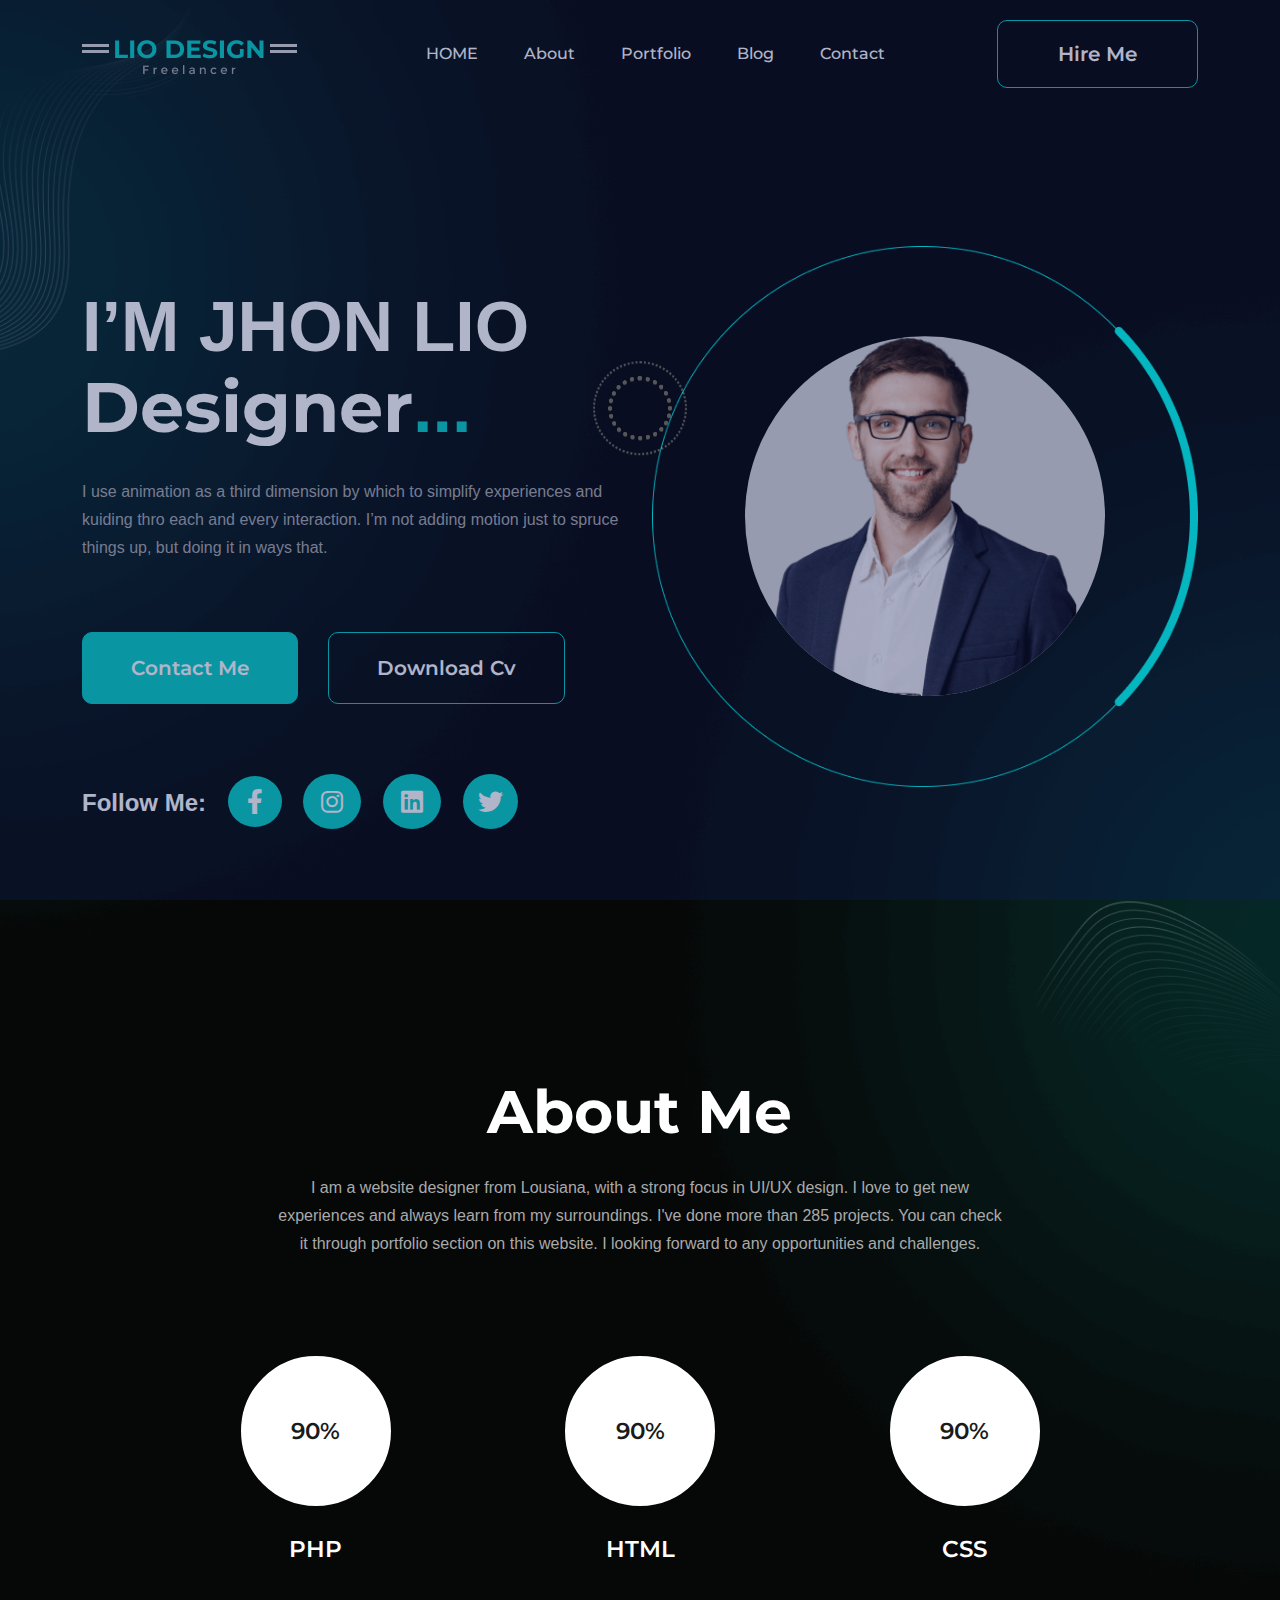
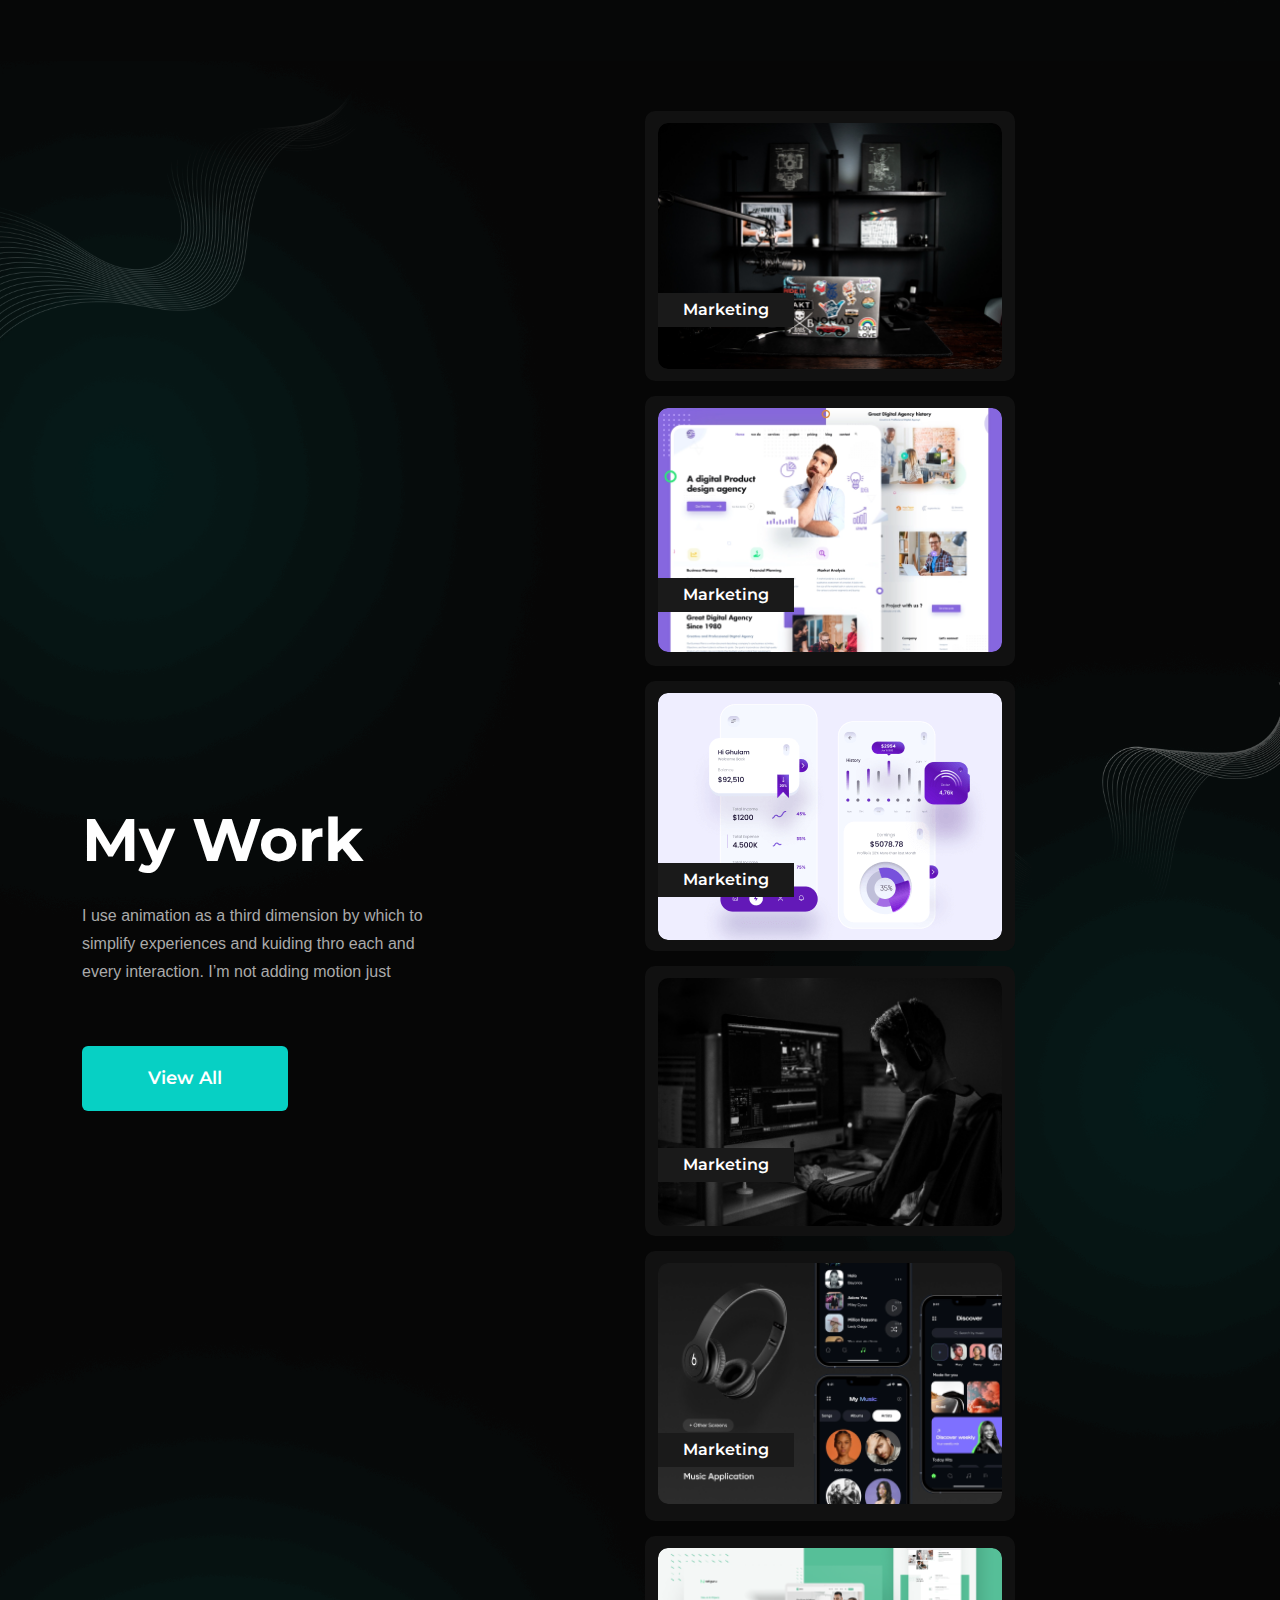
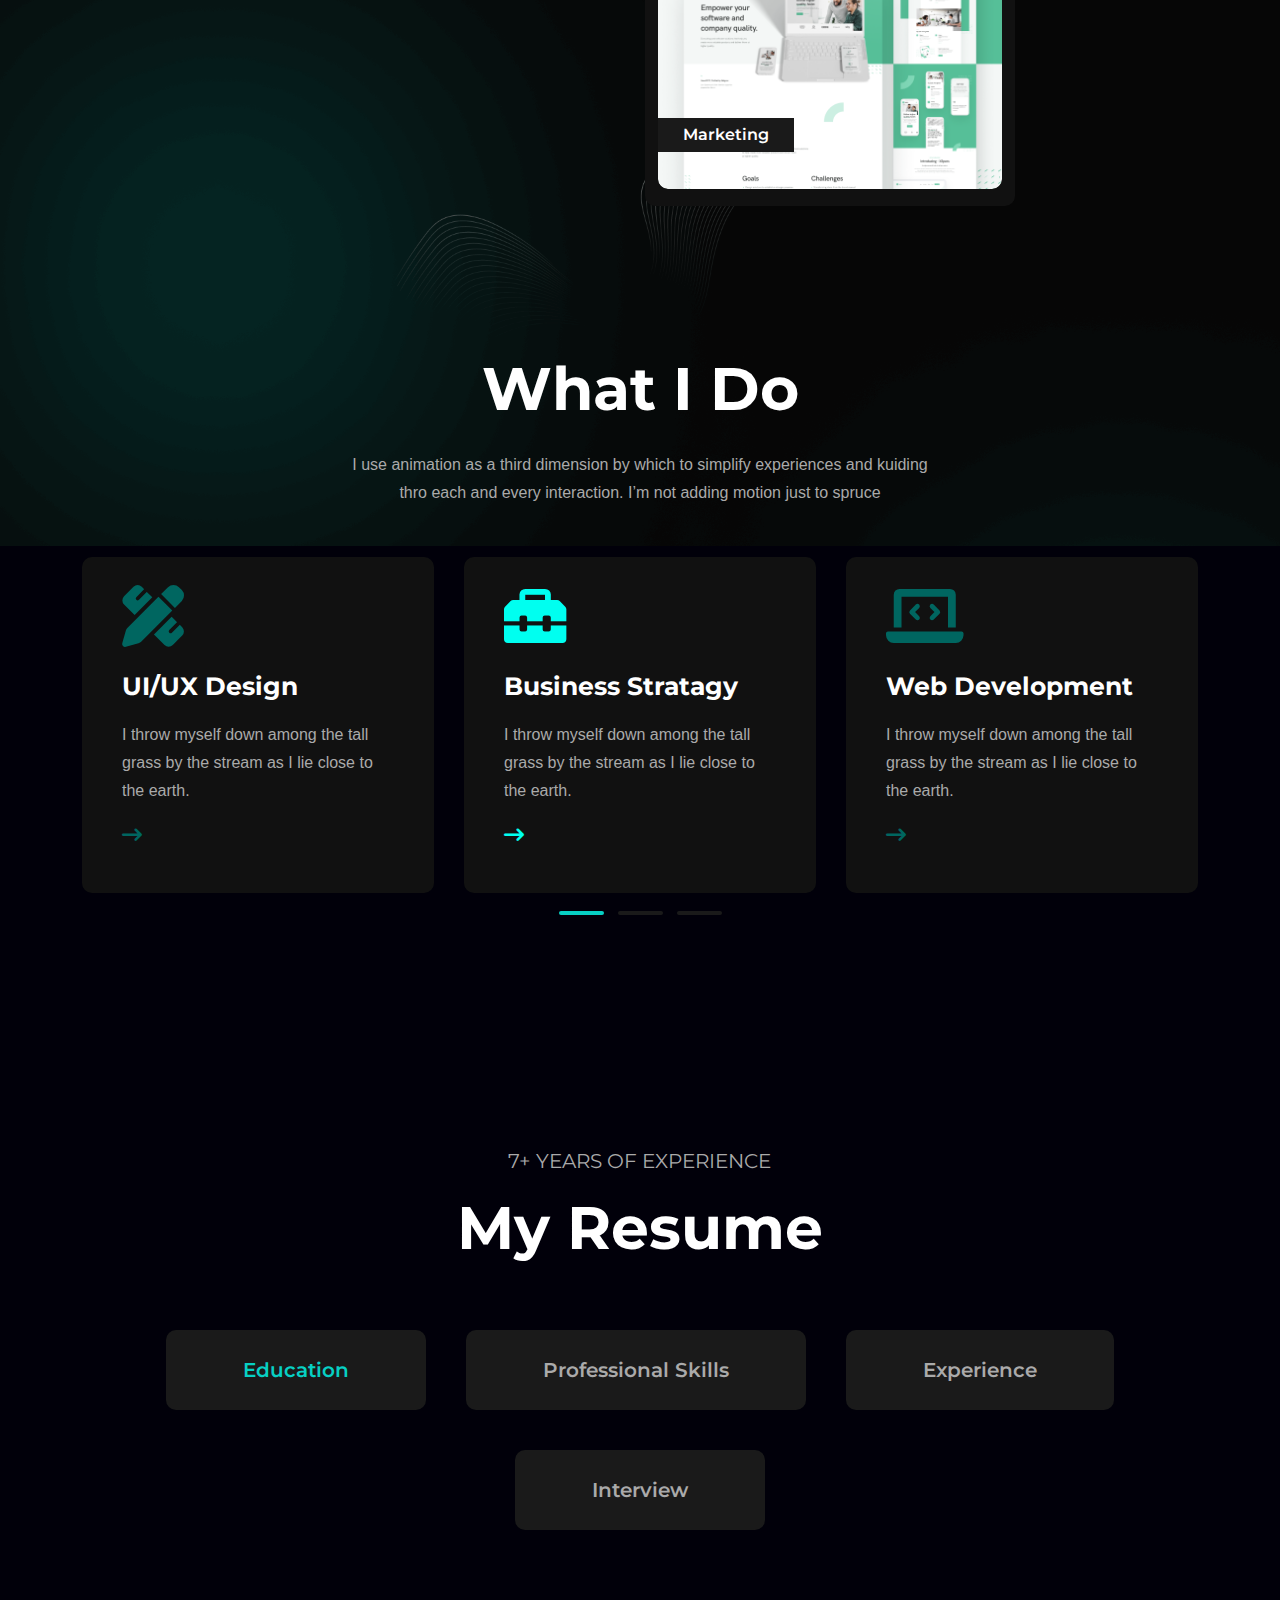
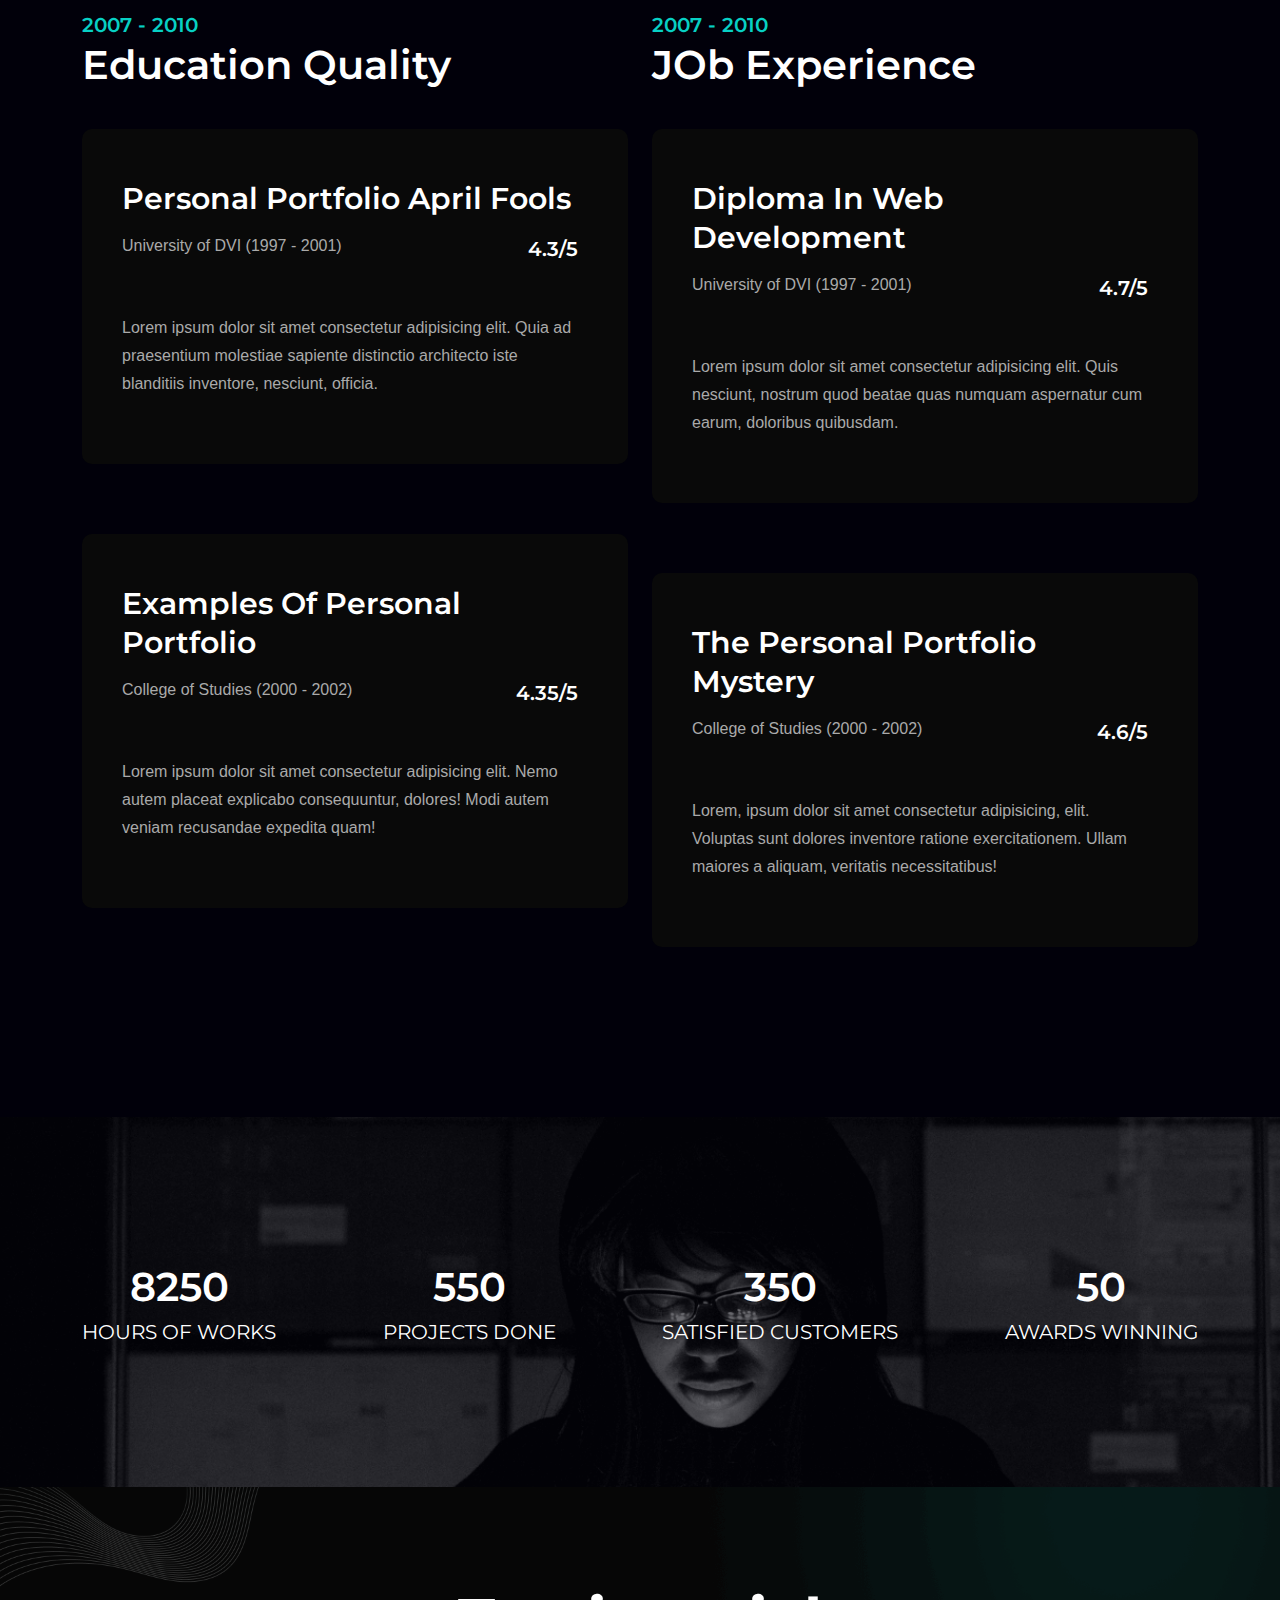
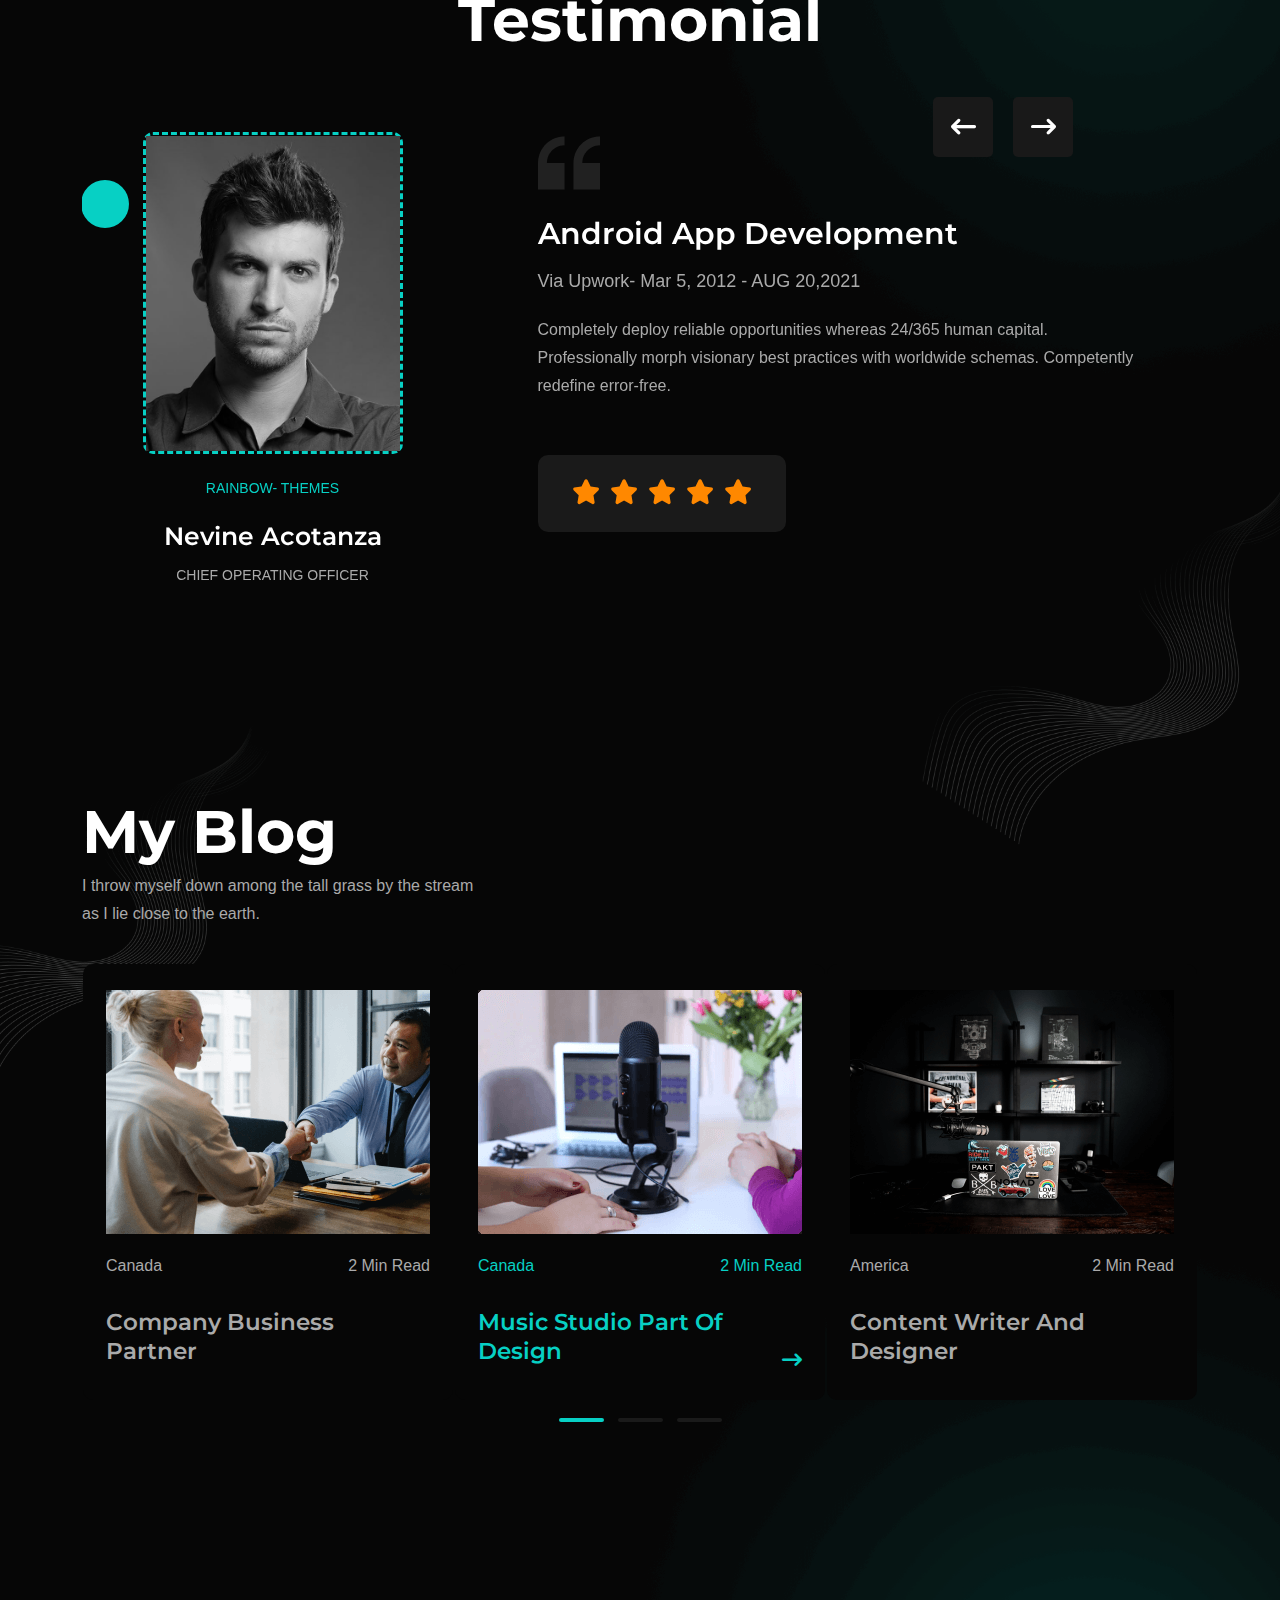
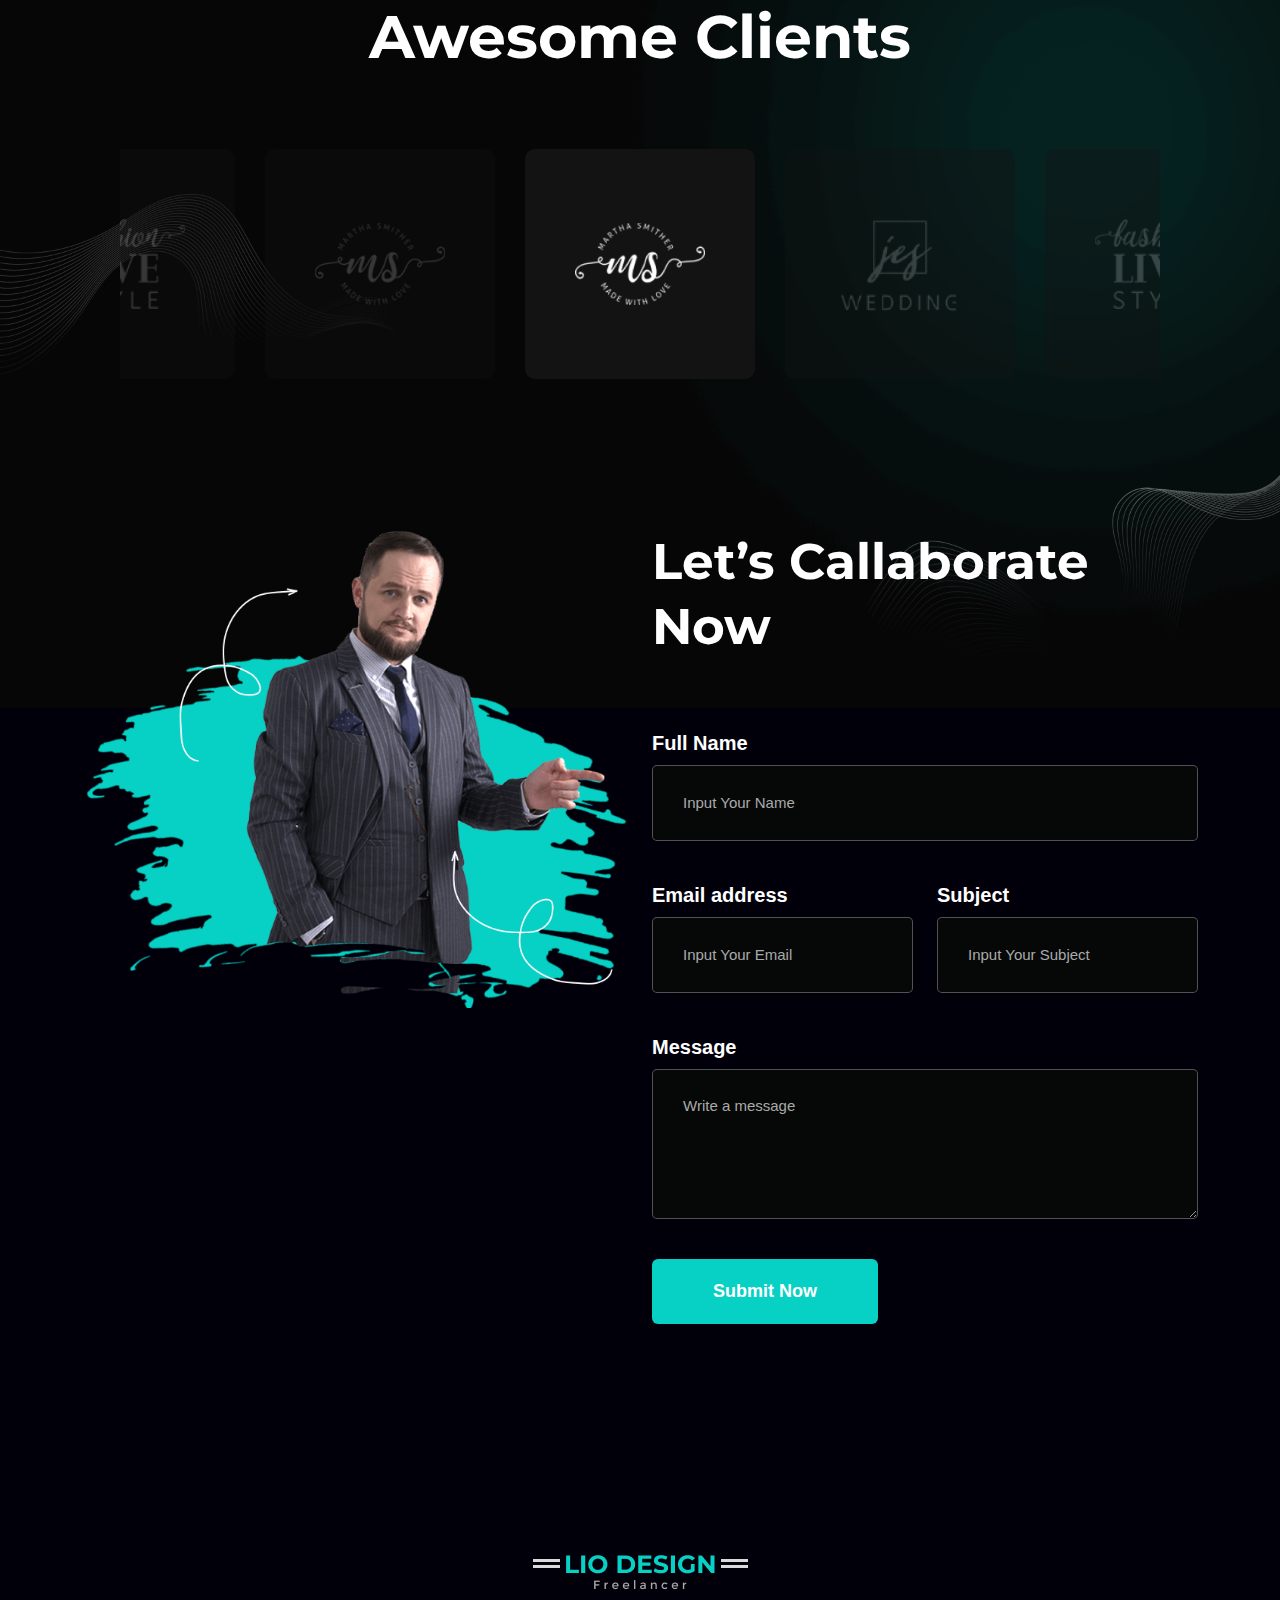
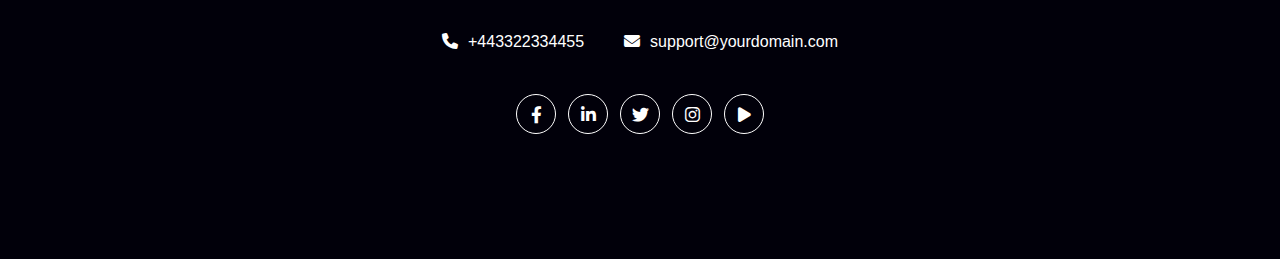
==== commit 5cb22cc7: "Update index.html" ====
--- a/index.html
+++ b/index.html
@@ -53,19 +53,8 @@
 						</button>
 						<div class="collapse navbar-collapse" id="primaryMenu">
 							<ul class="navbar-nav mx-auto">
-								<li class="nav-item dropdown">
-									<a class="nav-link dropdown-toggle" href="#" role="button" data-bs-toggle="dropdown"
-										aria-expanded="false">
-										Home
-									</a>
-									<ul class="dropdown-menu">
-										<li>
-											<a class="dropdown-item" href="index.html">Home V1</a>
-										</li>
-										<li>
-											<a class="dropdown-item" href="index-2.html">Home V2</a>
-										</li>
-									</ul>
+								<li class="nav-item">
+									<a class="nav-link" href="index.html">hOME</a>
 								</li>
 								<li class="nav-item">
 									<a class="nav-link" href="#features">About</a>
@@ -75,30 +64,6 @@
 								</li>
 								<li class="nav-item">
 									<a class="nav-link" href="#blogs">Blog</a>
-								</li>
-
-								<li class="nav-item dropdown">
-									<a class="nav-link dropdown-toggle" href="#" role="button" data-bs-toggle="dropdown"
-										aria-expanded="false">
-										Pages
-									</a>
-									<ul class="dropdown-menu">
-										<li>
-											<a class="dropdown-item" href="index.html">Home v1</a>
-										</li>
-										<li>
-											<a class="dropdown-item" href="index-2.html">Home v2</a>
-										</li>
-										<li>
-											<a class="dropdown-item" href="blog.html">Blog</a>
-										</li>
-										<li>
-											<a class="dropdown-item" href="blog-post.html">Blog Post</a>
-										</li>
-										<li>
-											<a class="dropdown-item" href="contact-us.html">Contact Us</a>
-										</li>
-									</ul>
 								</li>
 								<li class="nav-item">
 									<a class="nav-link" href="#footer-contact">Contact</a>
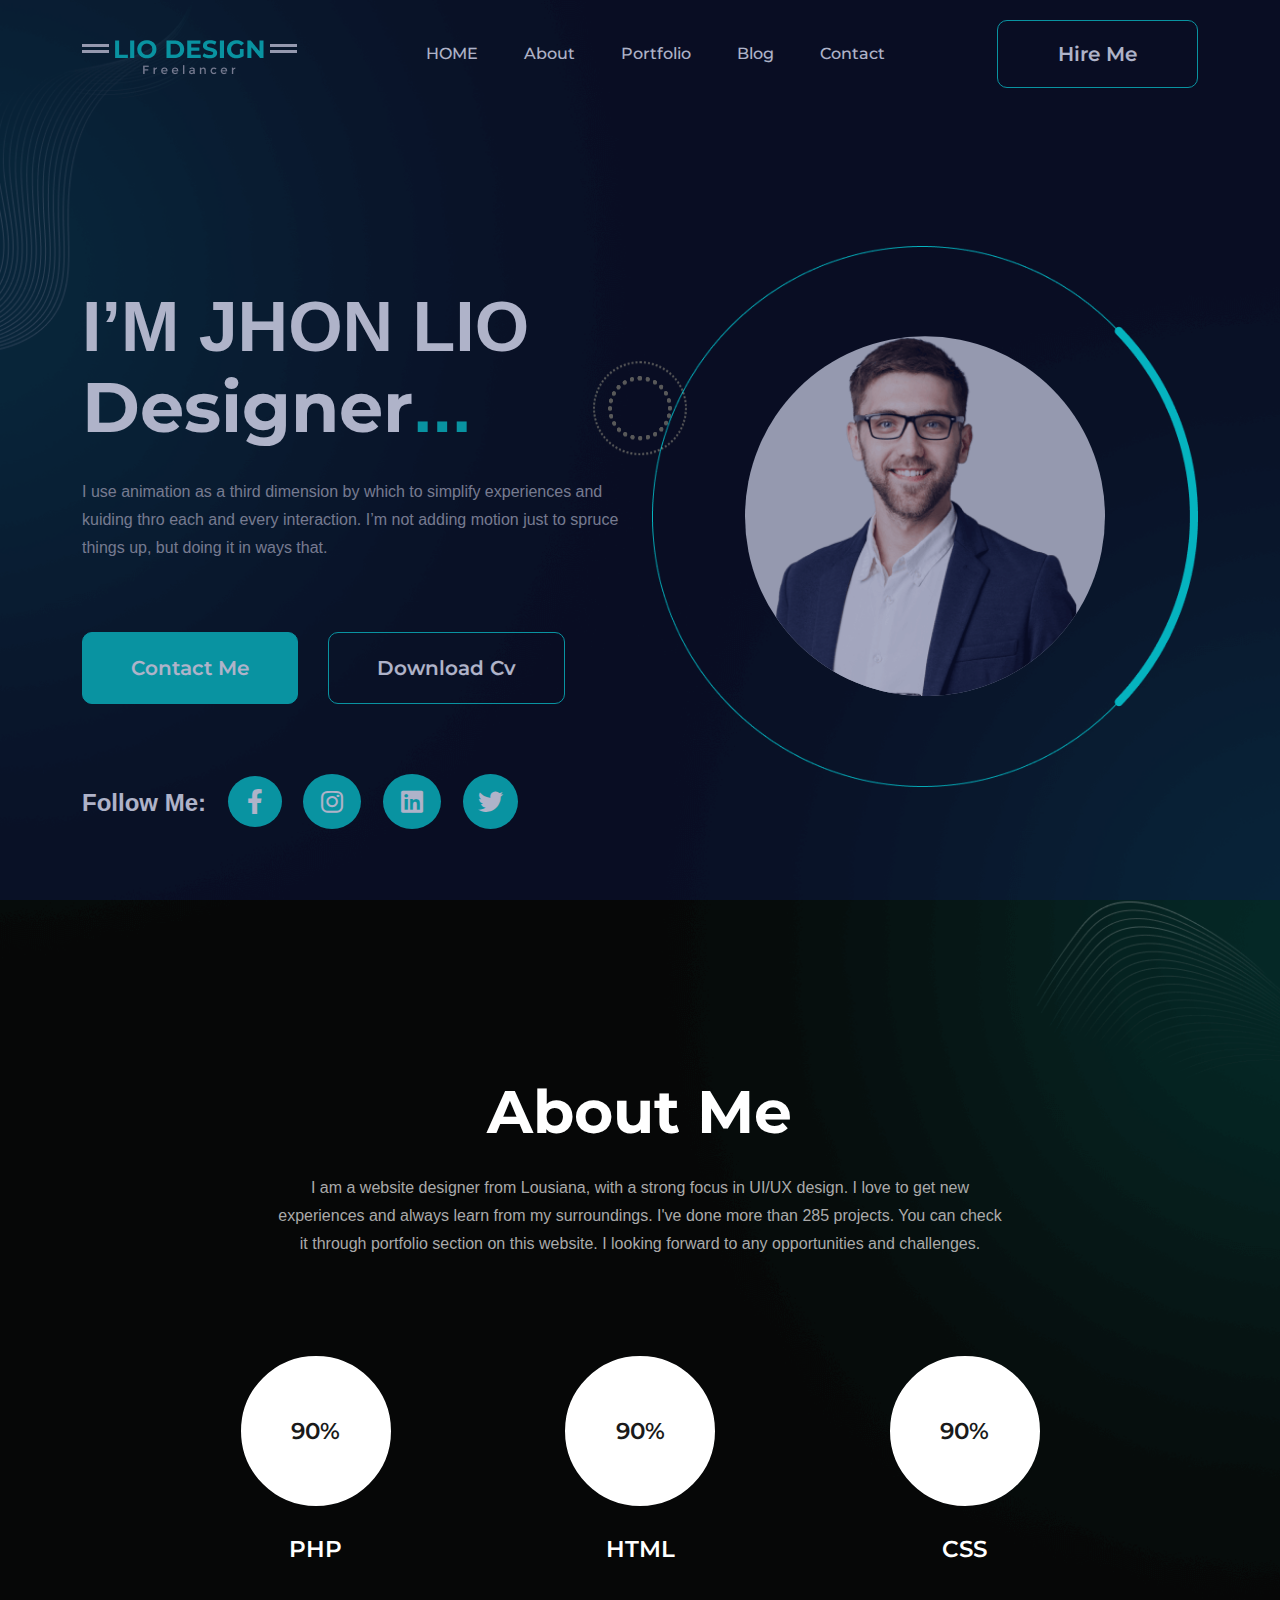
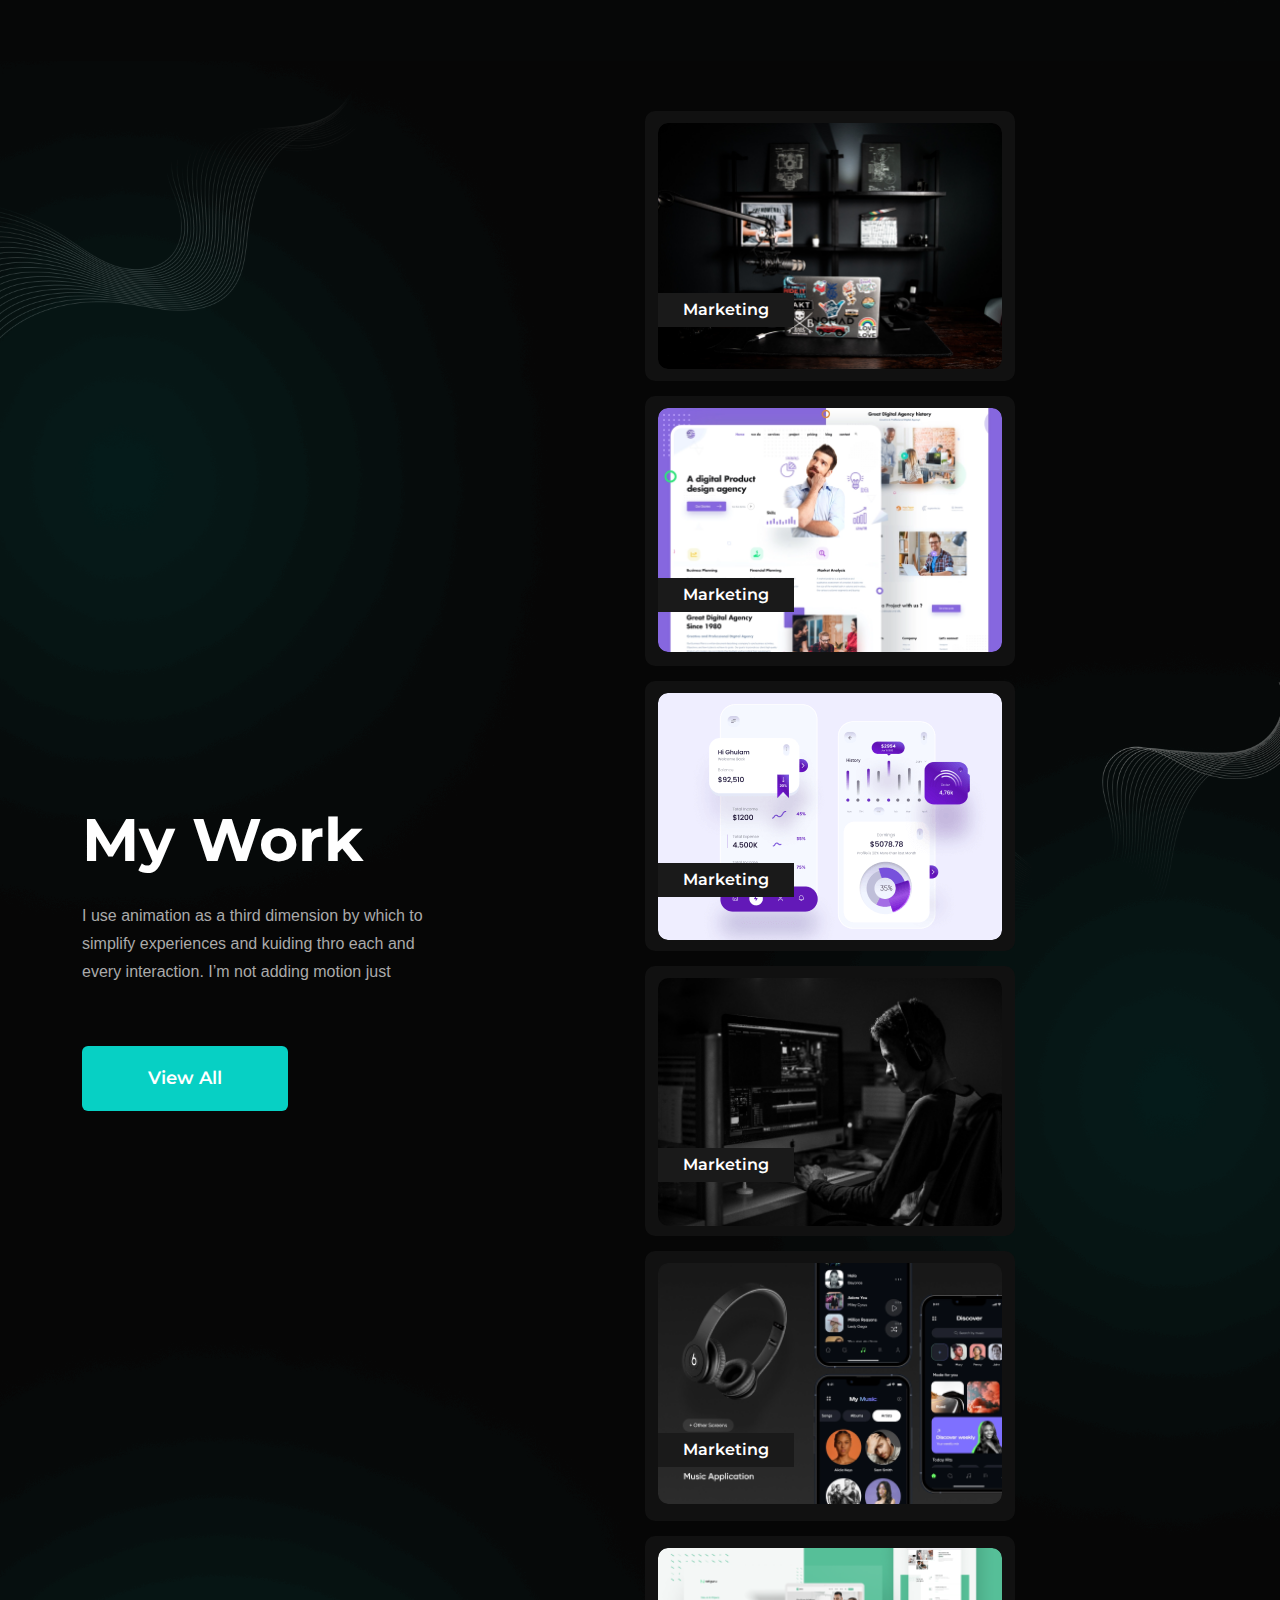
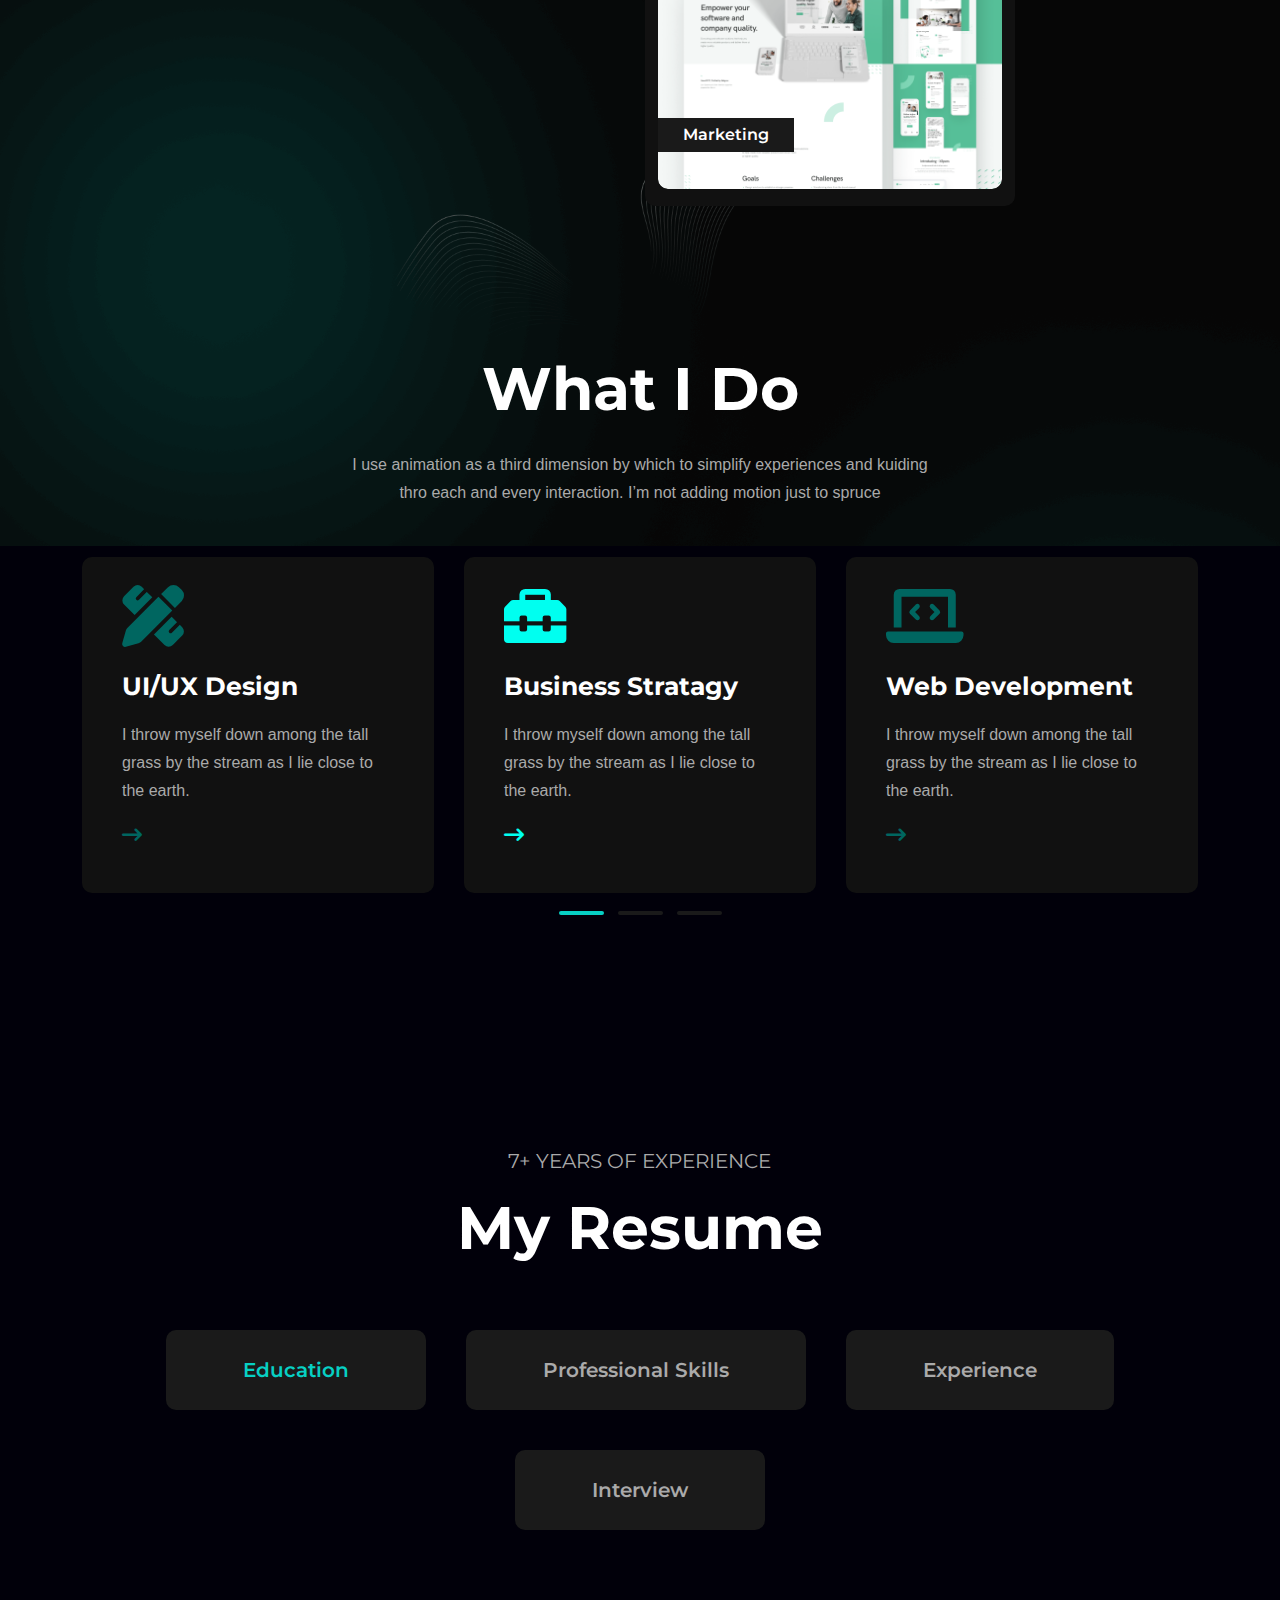
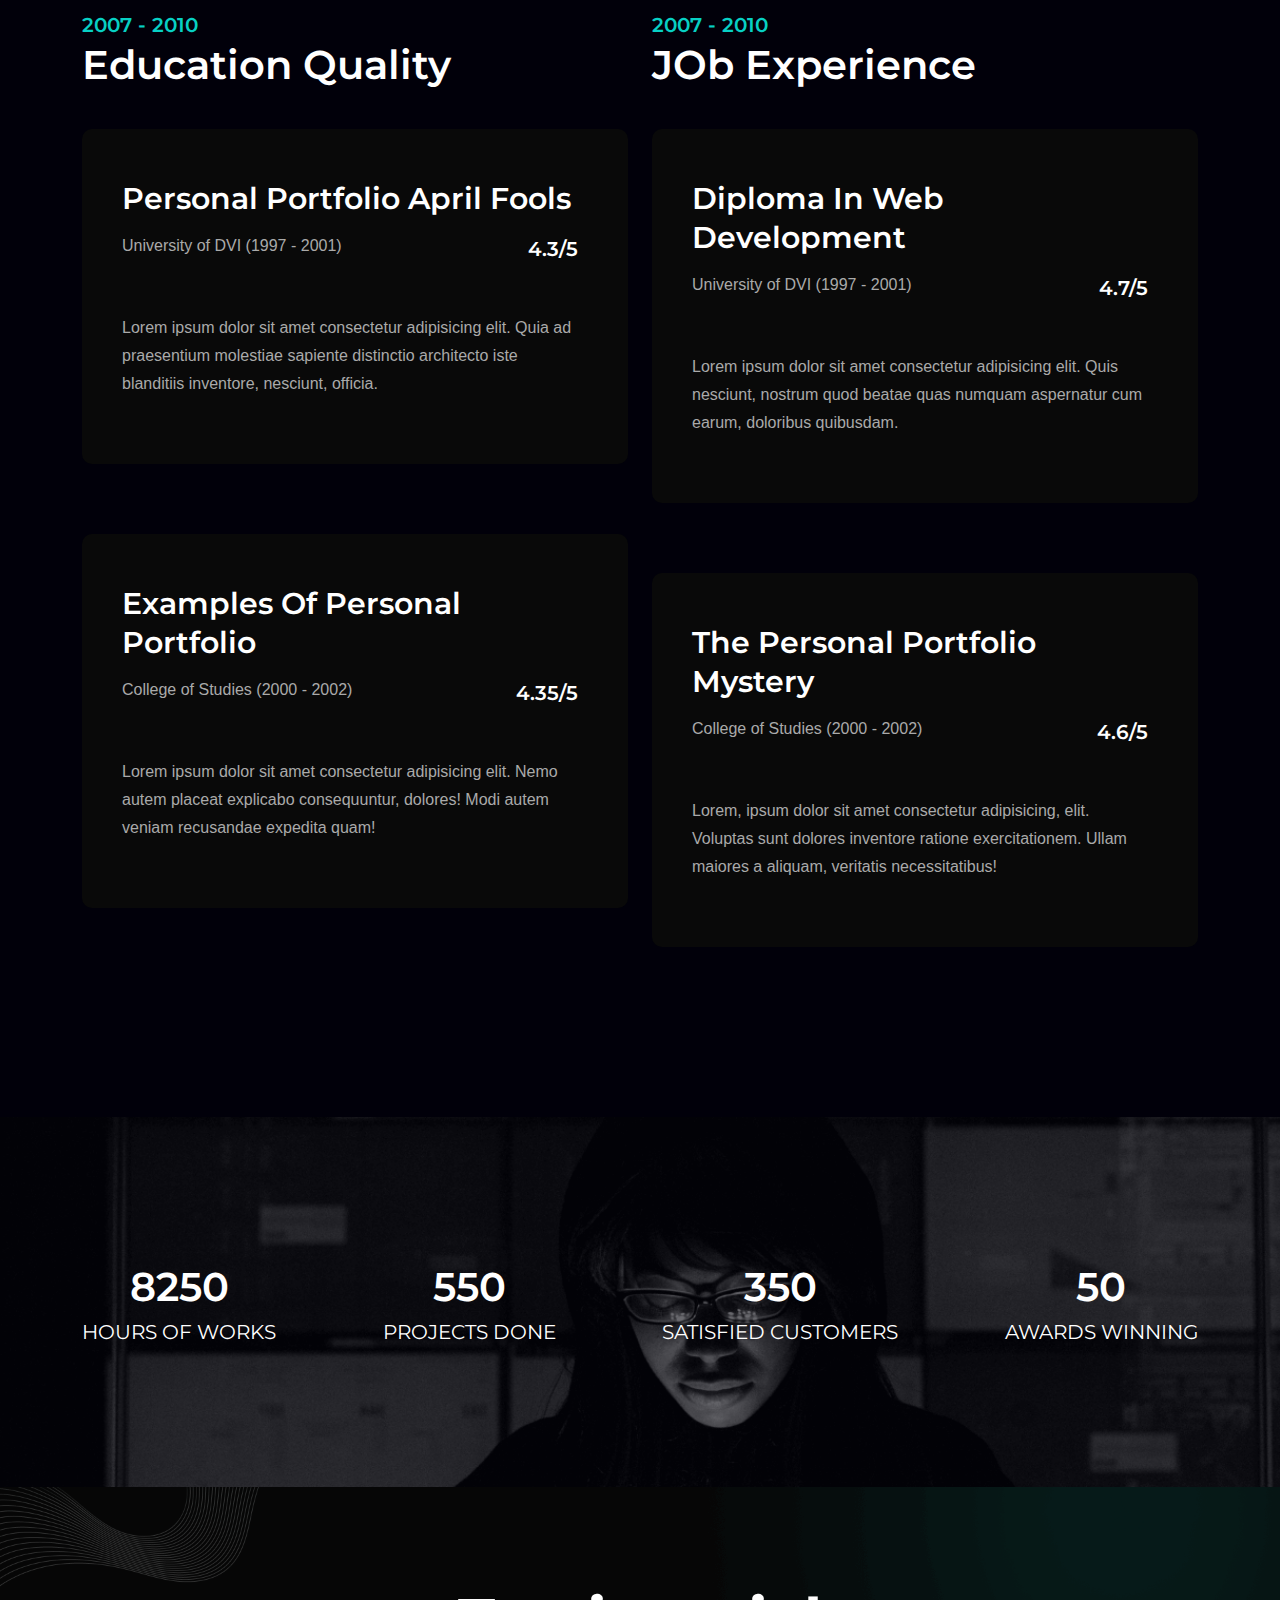
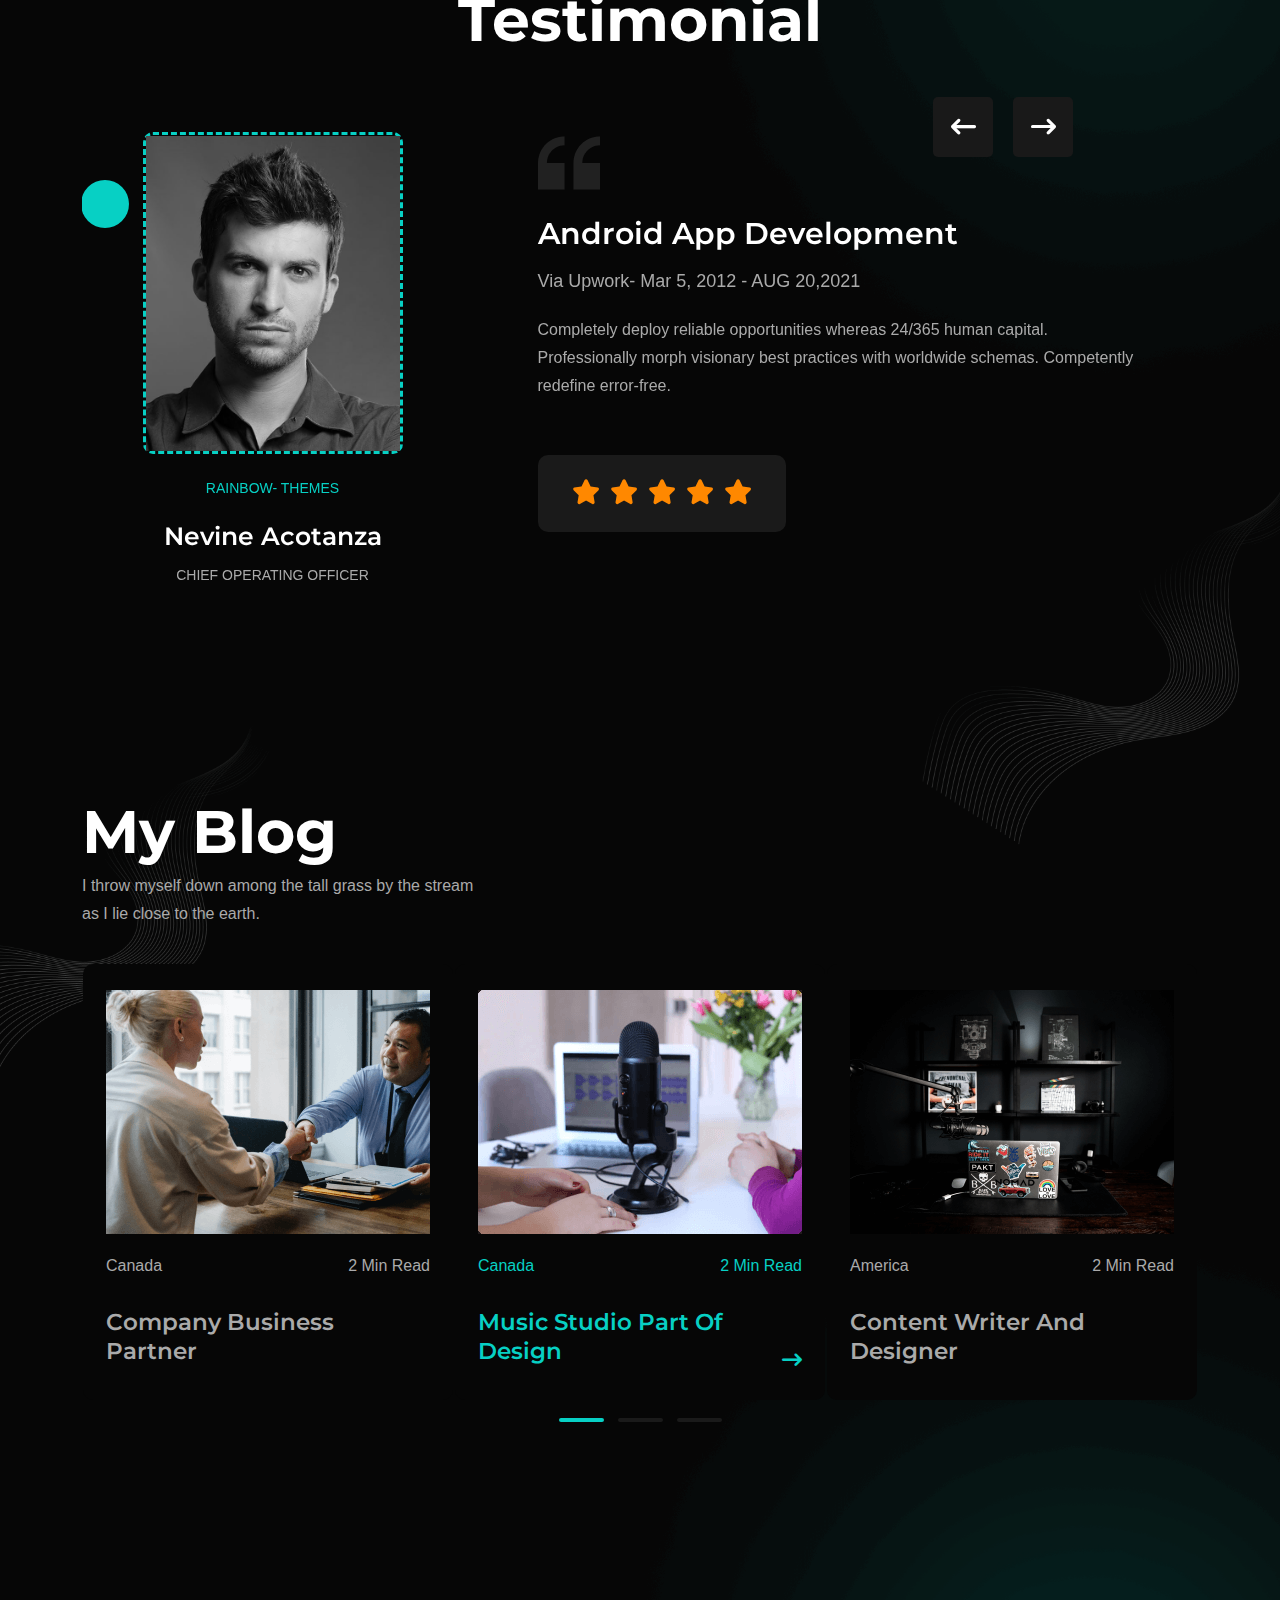
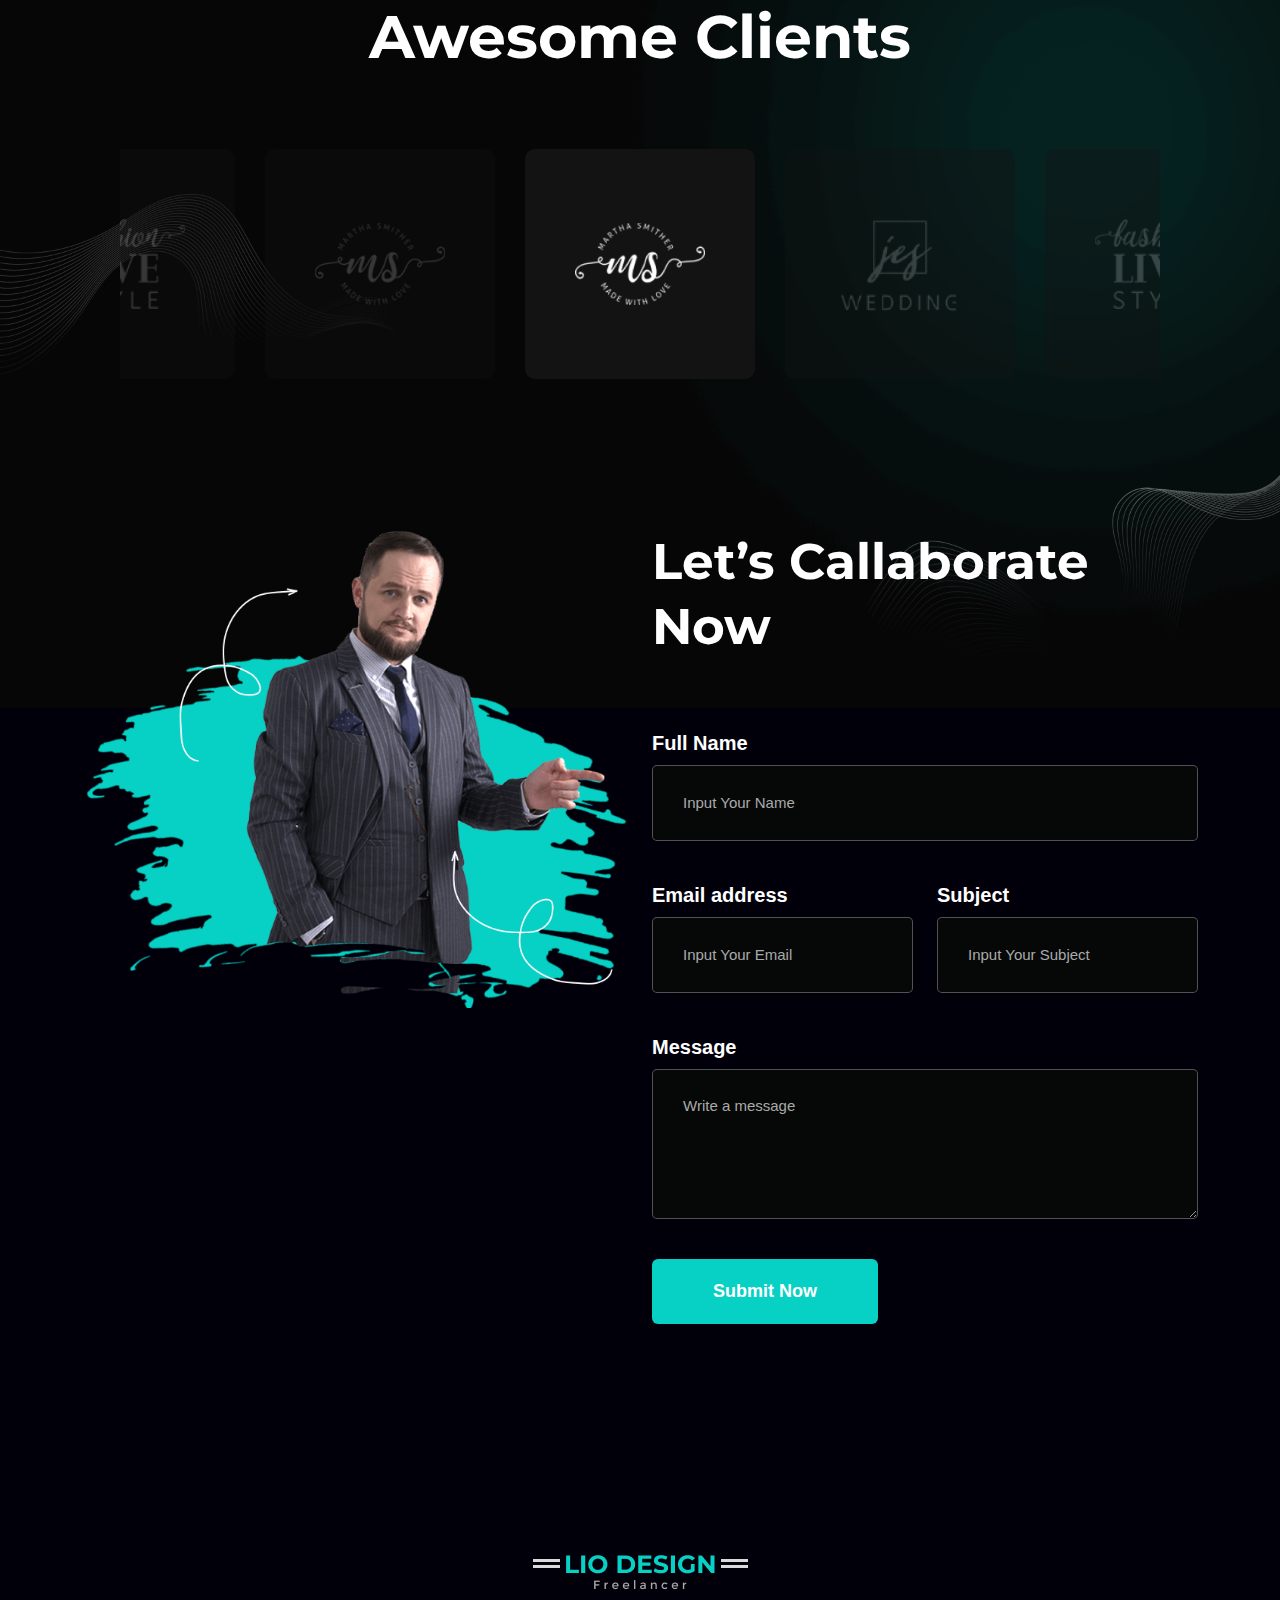
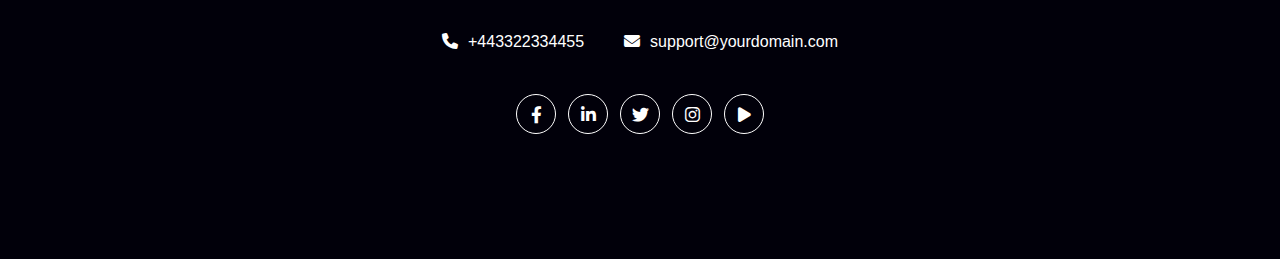
==== commit 75df04a7: "Update index.html" ====
--- a/index.html
+++ b/index.html
@@ -89,19 +89,8 @@
 				<div class="offcanvas-body" id="off-menu">
 					<nav class="navbar navbar-dark">
 						<ul class="navbar-nav mx-auto">
-							<li class="nav-item dropdown">
-								<a class="nav-link dropdown-toggle" href="#" role="button" data-bs-toggle="dropdown"
-									aria-expanded="false">
-									Home
-								</a>
-								<ul class="dropdown-menu">
-									<li>
-										<a class="dropdown-item" href="index.html">Home V1</a>
-									</li>
-									<li>
-										<a class="dropdown-item" href="index-2.html">Home V2</a>
-									</li>
-								</ul>
+							<li class="nav-item">
+								<a class="nav-link" href="index.html">Home</a>
 							</li>
 							<li class="nav-item">
 								<a class="nav-link" href="#features">Features</a>
@@ -114,30 +103,6 @@
 							</li>
 							<li class="nav-item">
 								<a class="nav-link" href="#blogs">Blogs</a>
-							</li>
-
-							<li class="nav-item dropdown">
-								<a class="nav-link dropdown-toggle" href="#" role="button" data-bs-toggle="dropdown"
-									aria-expanded="false">
-									Pages
-								</a>
-								<ul class="dropdown-menu">
-									<li>
-										<a class="dropdown-item" href="index.html">Home v1</a>
-									</li>
-									<li>
-										<a class="dropdown-item" href="index-2.html">Home v2</a>
-									</li>
-									<li>
-										<a class="dropdown-item" href="blog.html">Blog Page</a>
-									</li>
-									<li>
-										<a class="dropdown-item" href="blog-post.html">Blog Single</a>
-									</li>
-									<li>
-										<a class="dropdown-item" href="contact-us.html">Contact Us</a>
-									</li>
-								</ul>
 							</li>
 							<li class="nav-item">
 								<a class="nav-link" href="#footer-contact">Contact</a>
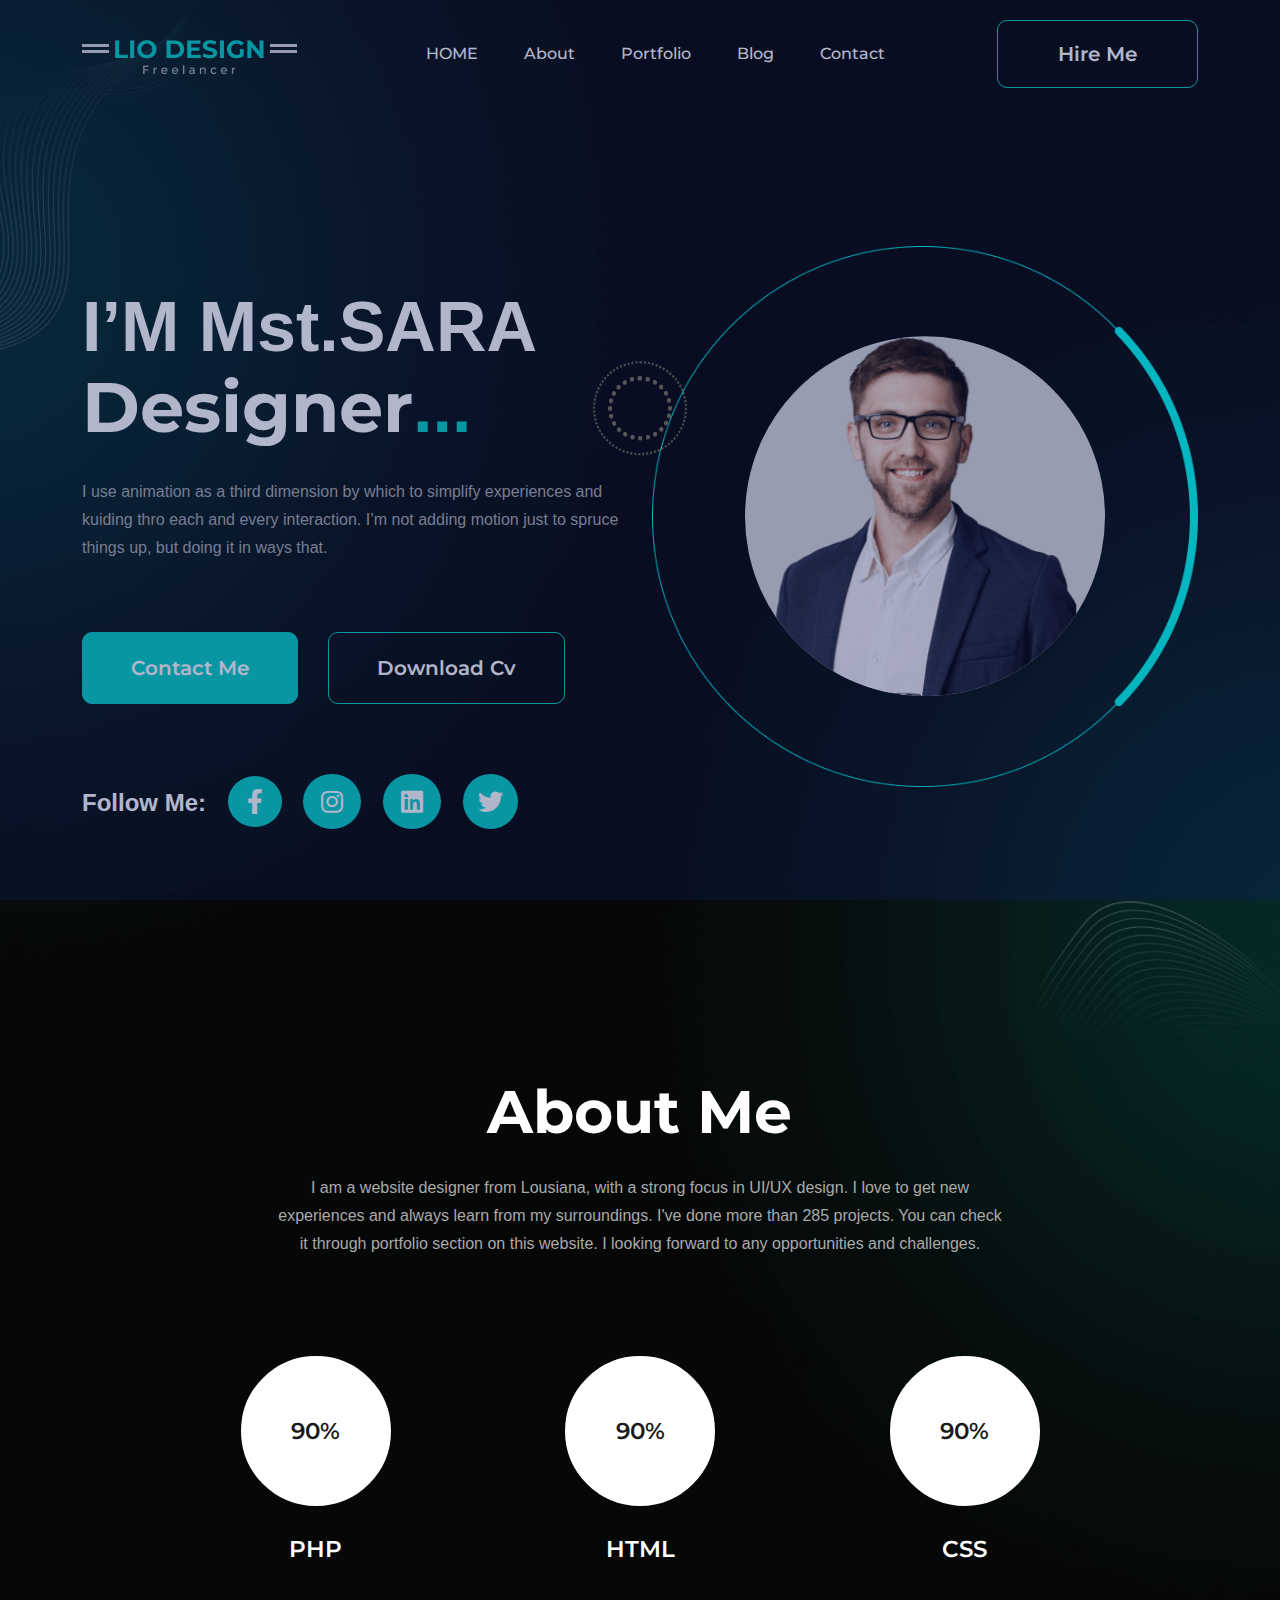
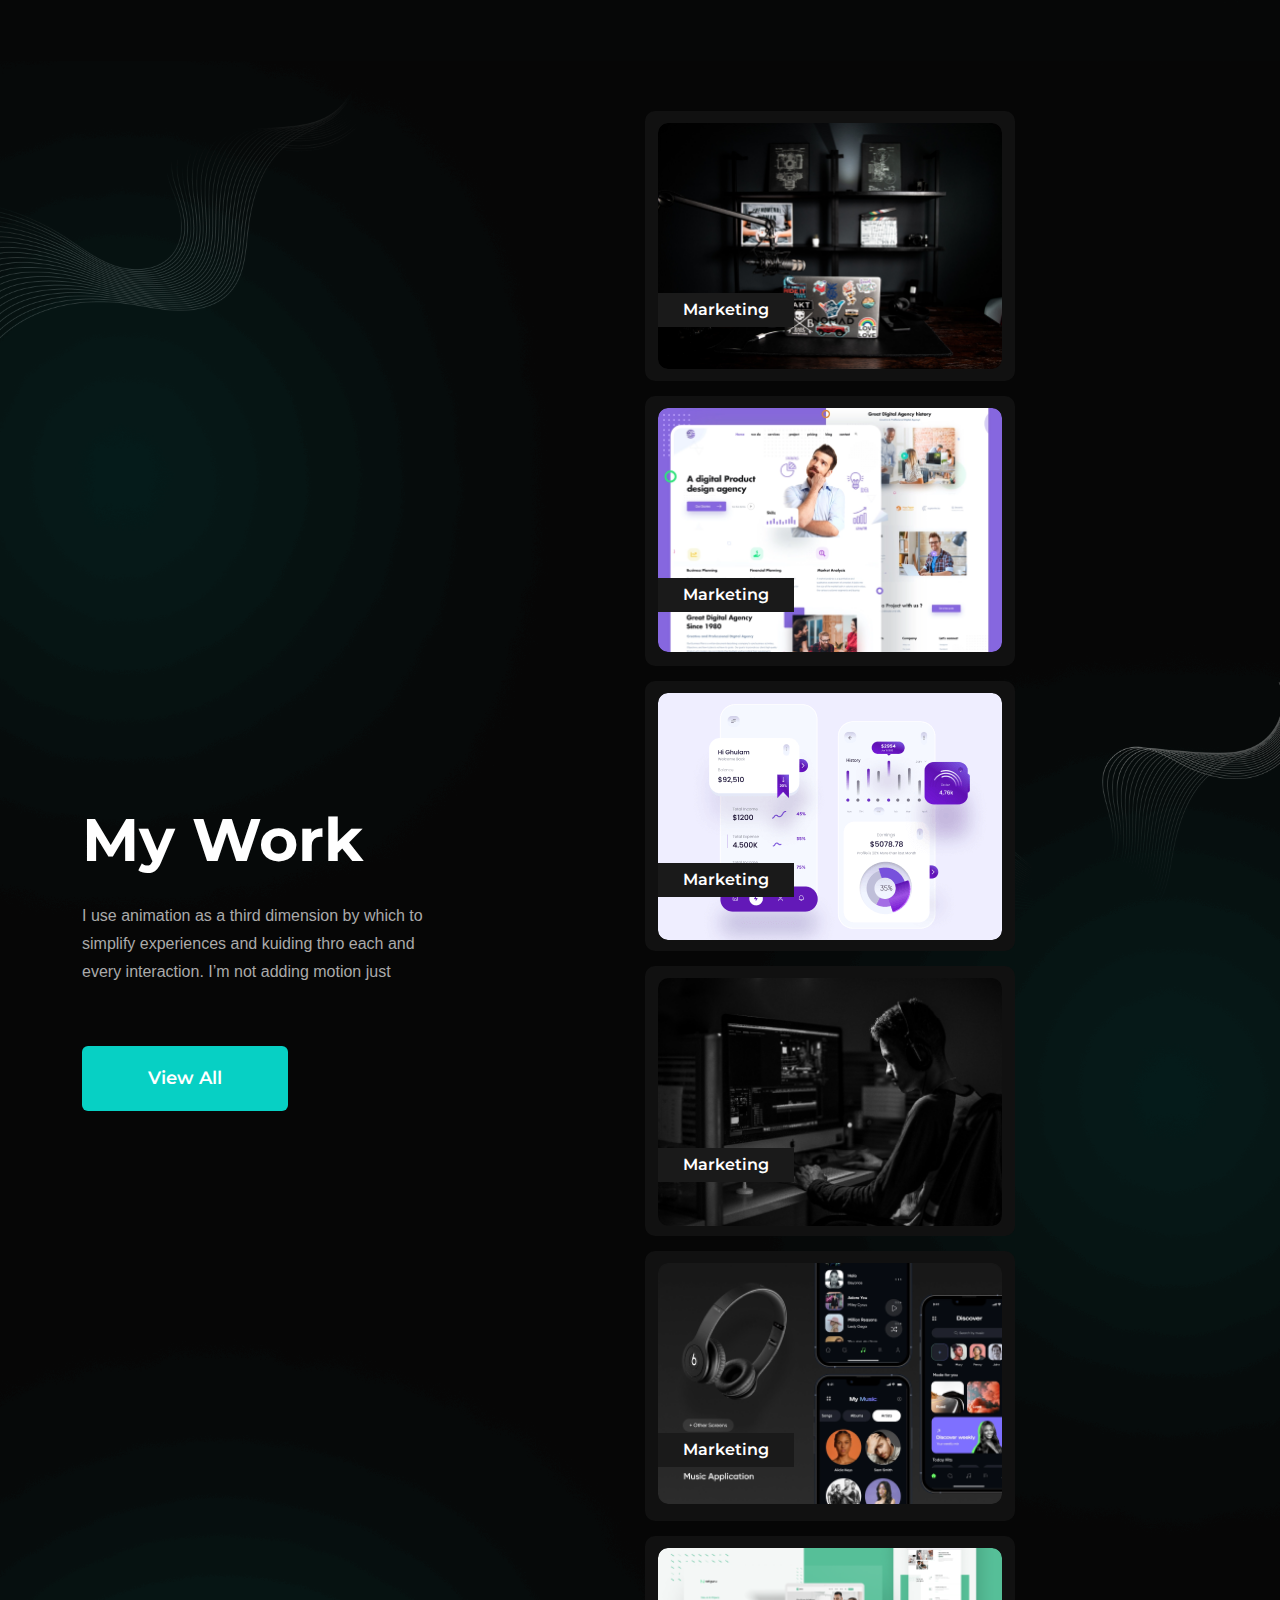
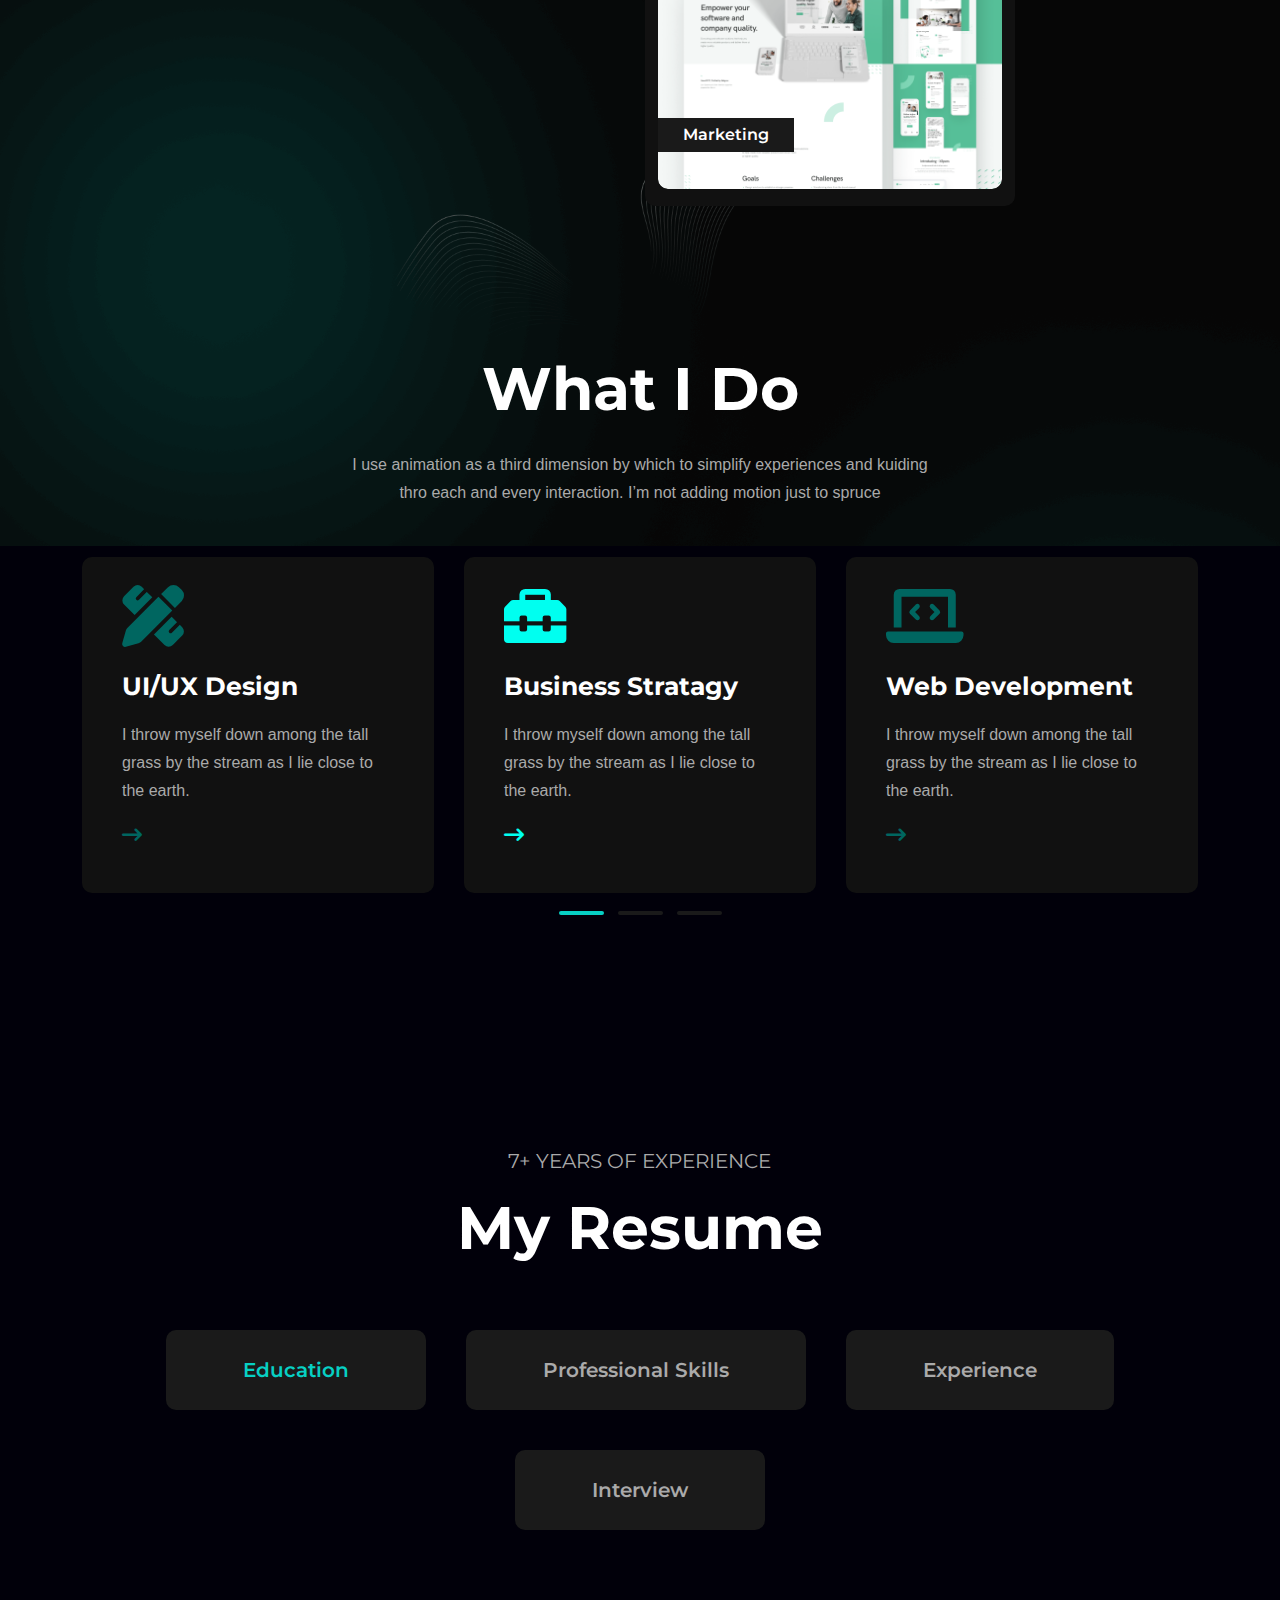
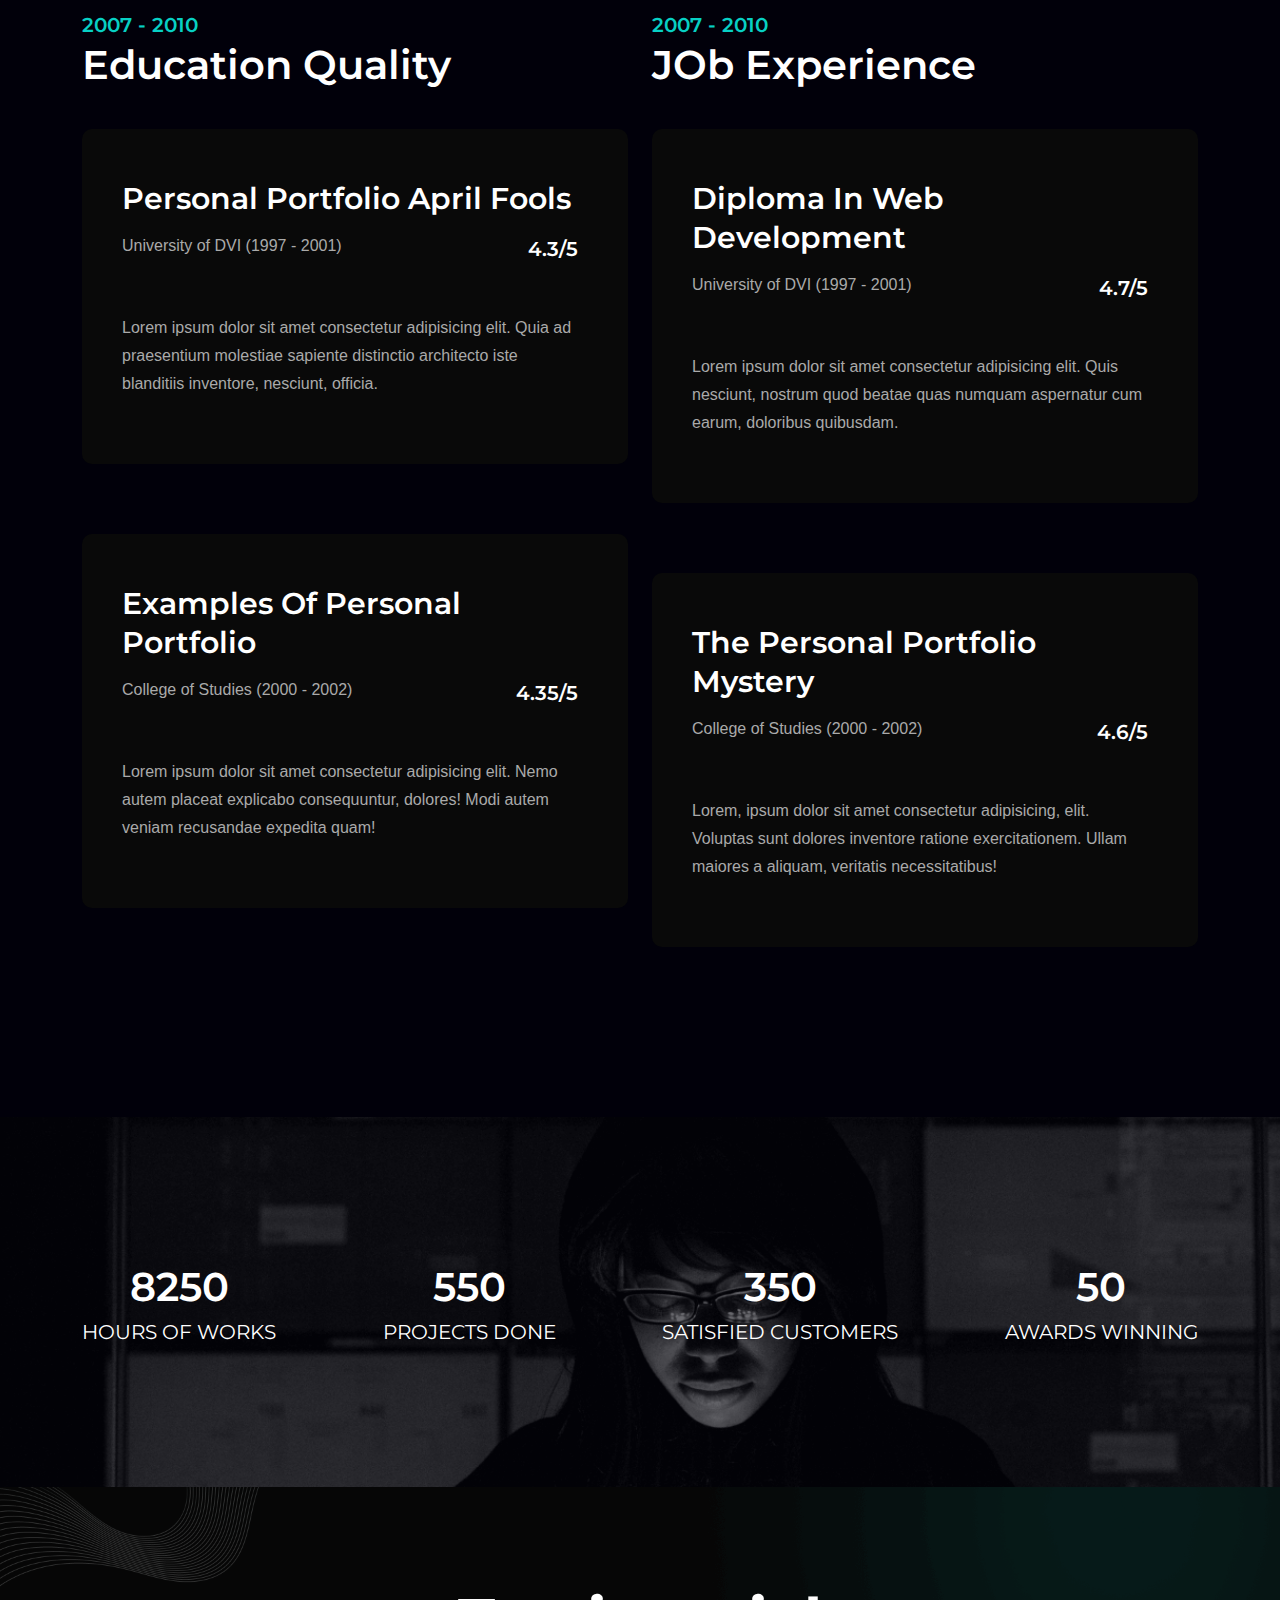
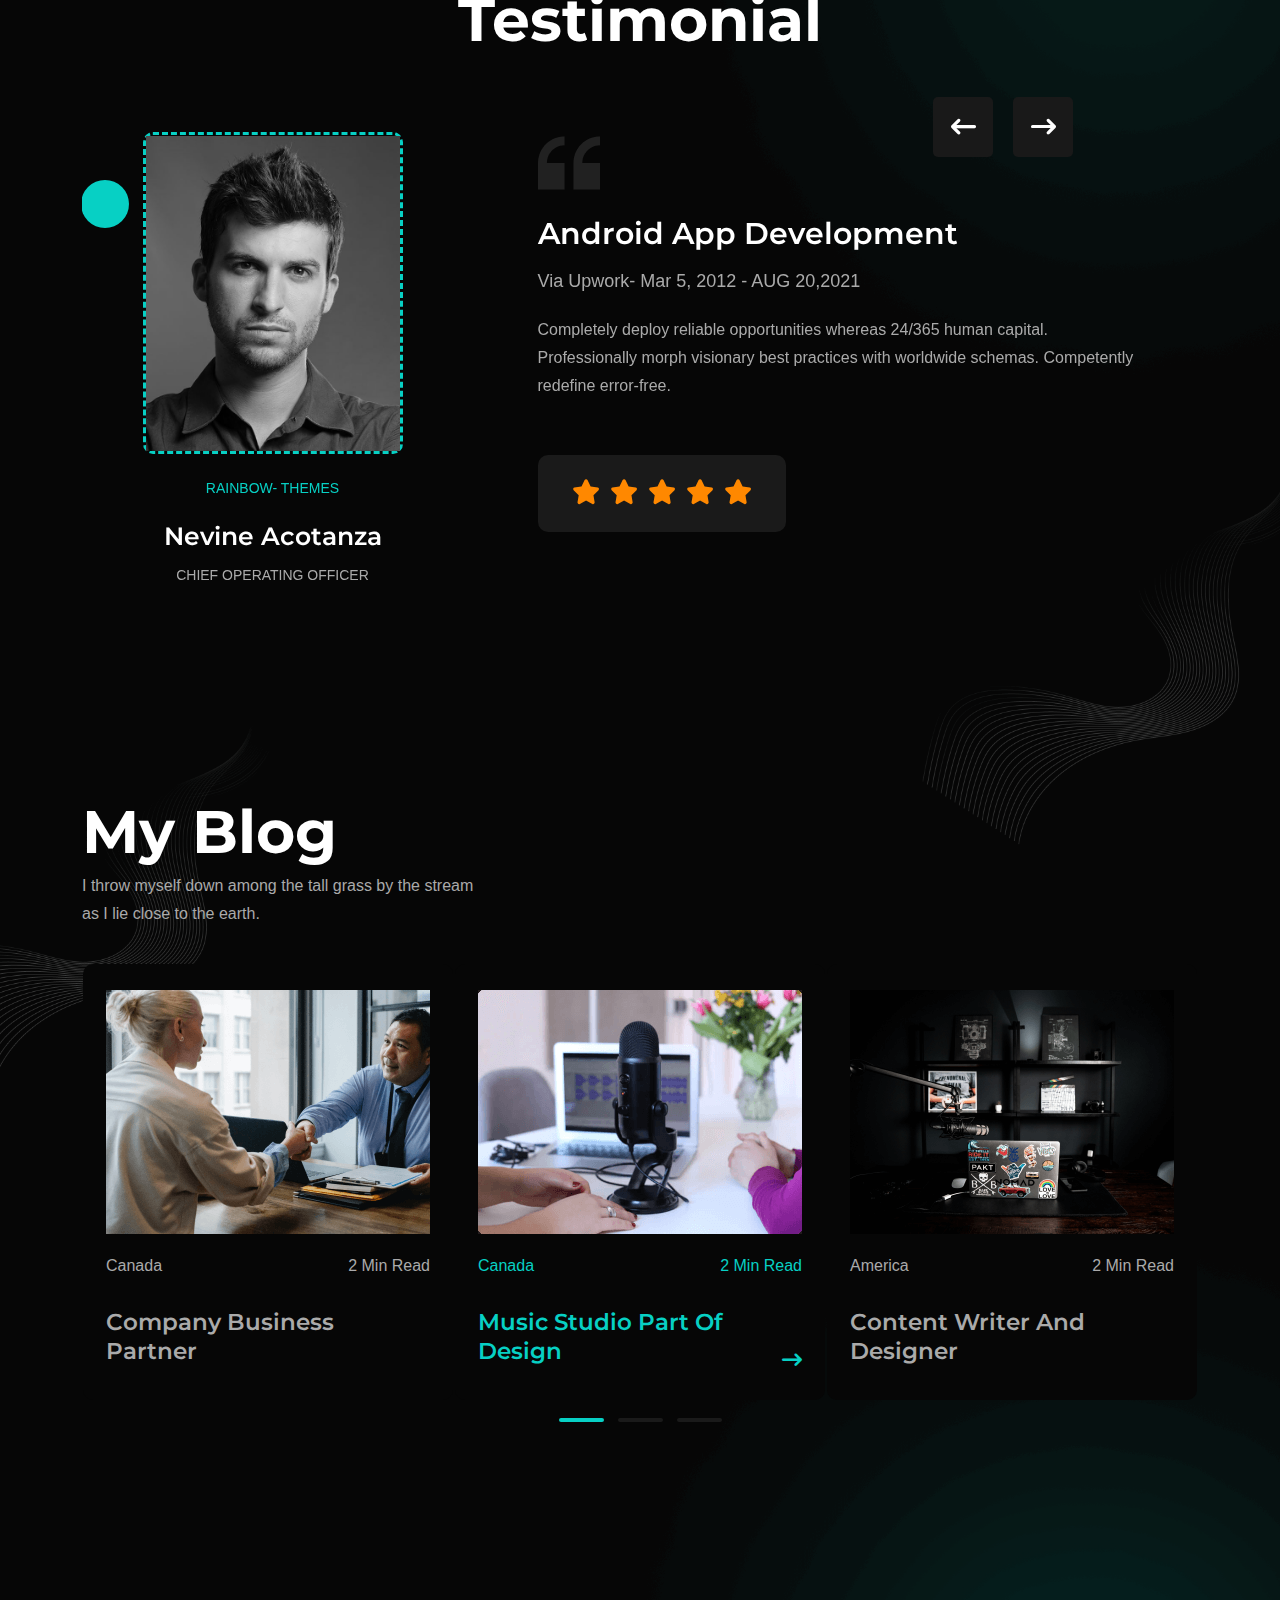
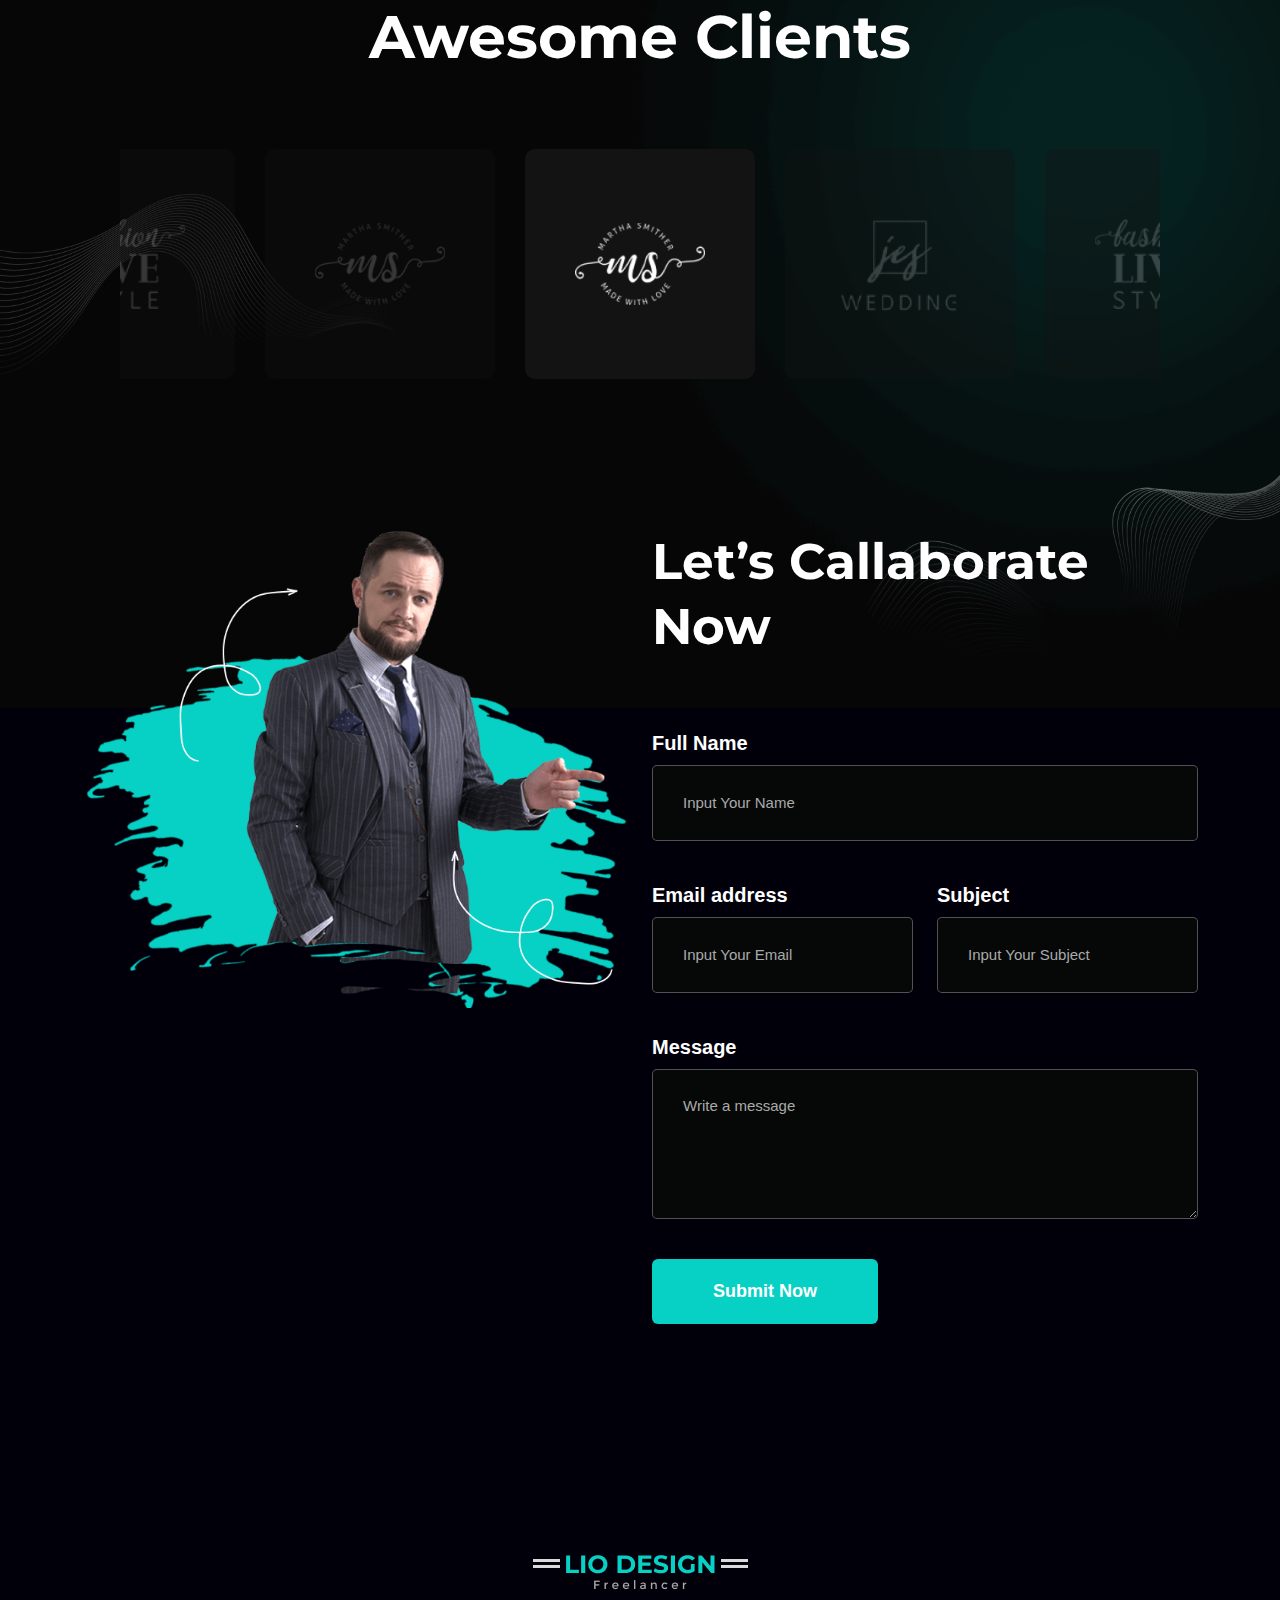
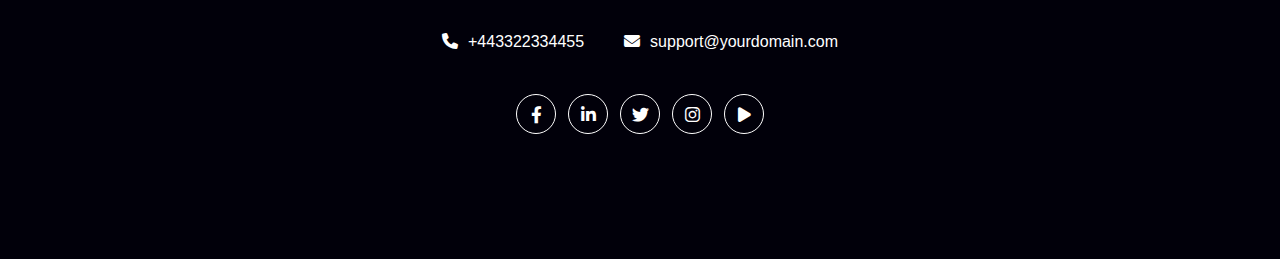
==== commit d0c52f36: "Update index.html" ====
--- a/index.html
+++ b/index.html
@@ -119,7 +119,7 @@
 						<div class="col-md-6">
 							<div class="hero-intro hometwo">
 								<h1 data-aos="fade-right">
-									<span class="highlight-text">I’M JHON LIO</span>
+									<span class="highlight-text">I’M mst.SARA</span>
 									Designer<span class="highlight-color">...</span>
 								</h1>
 								<p data-aos="fade-right">
